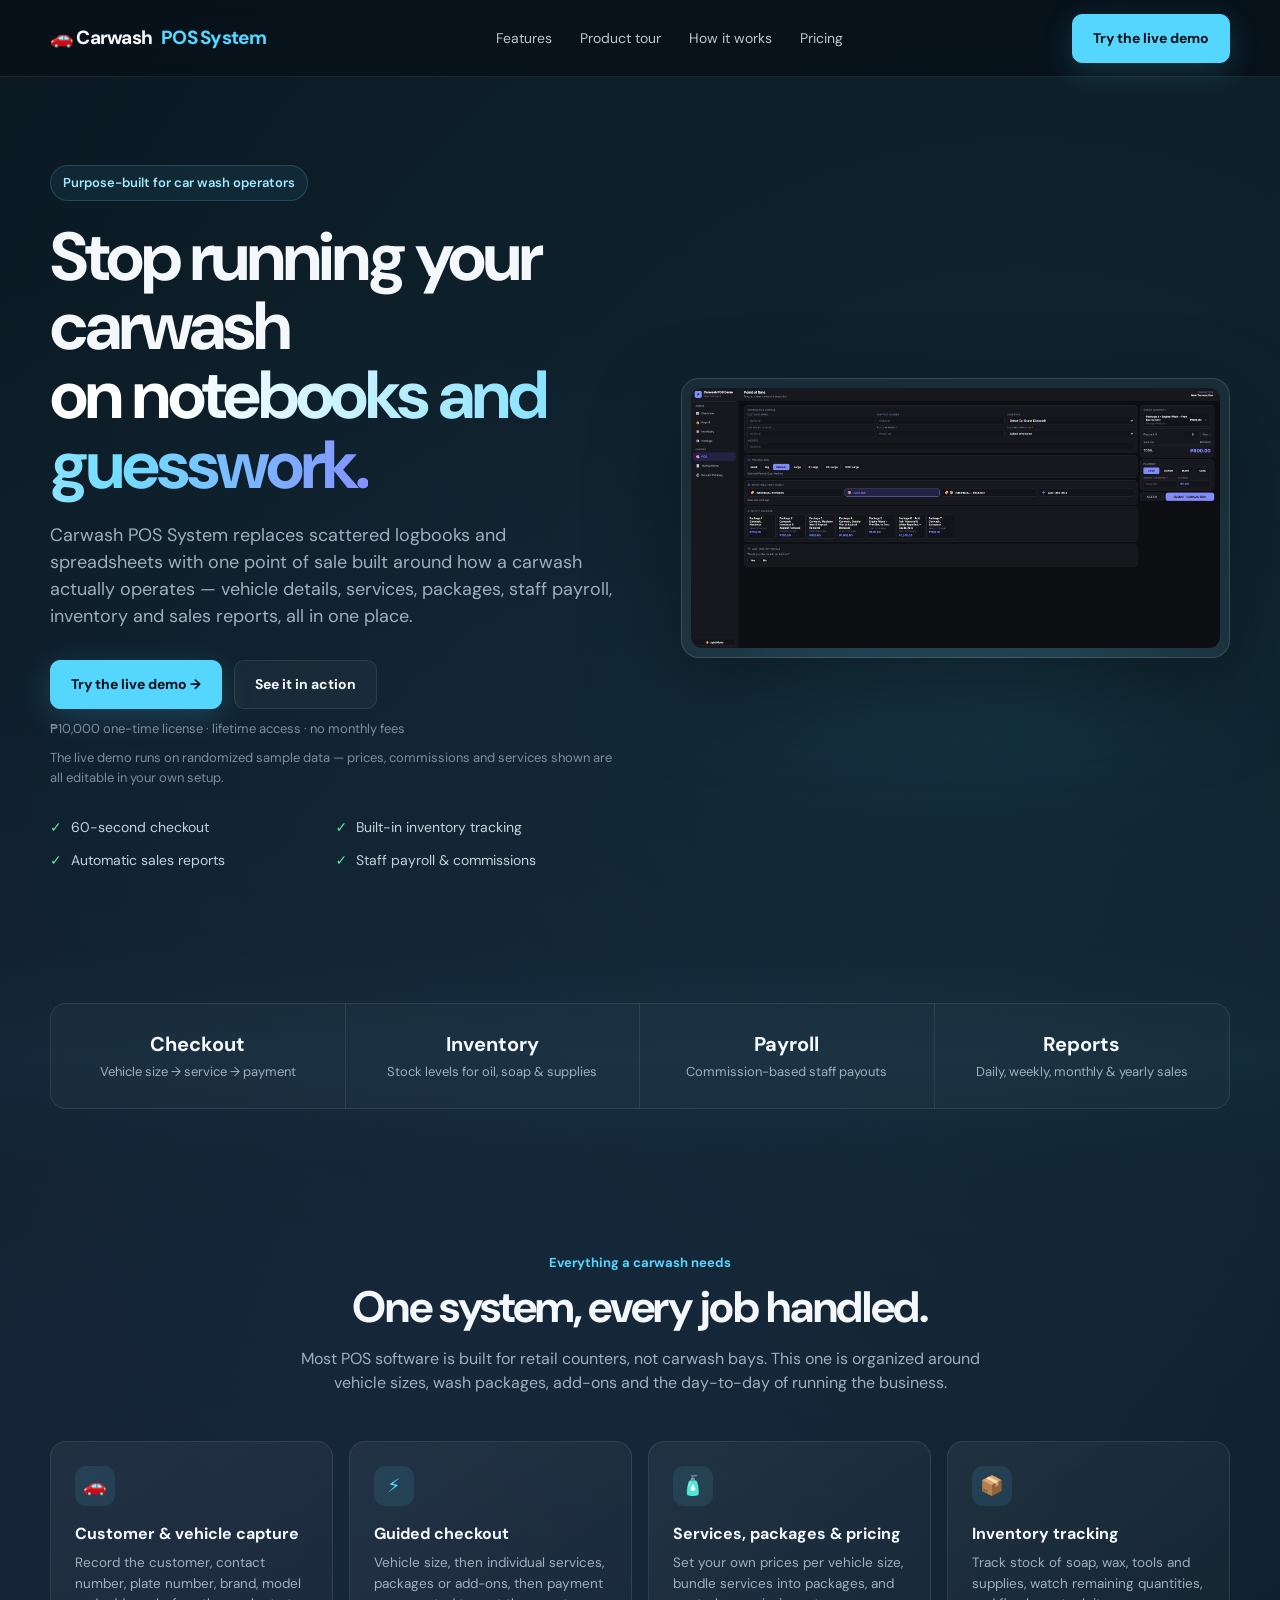
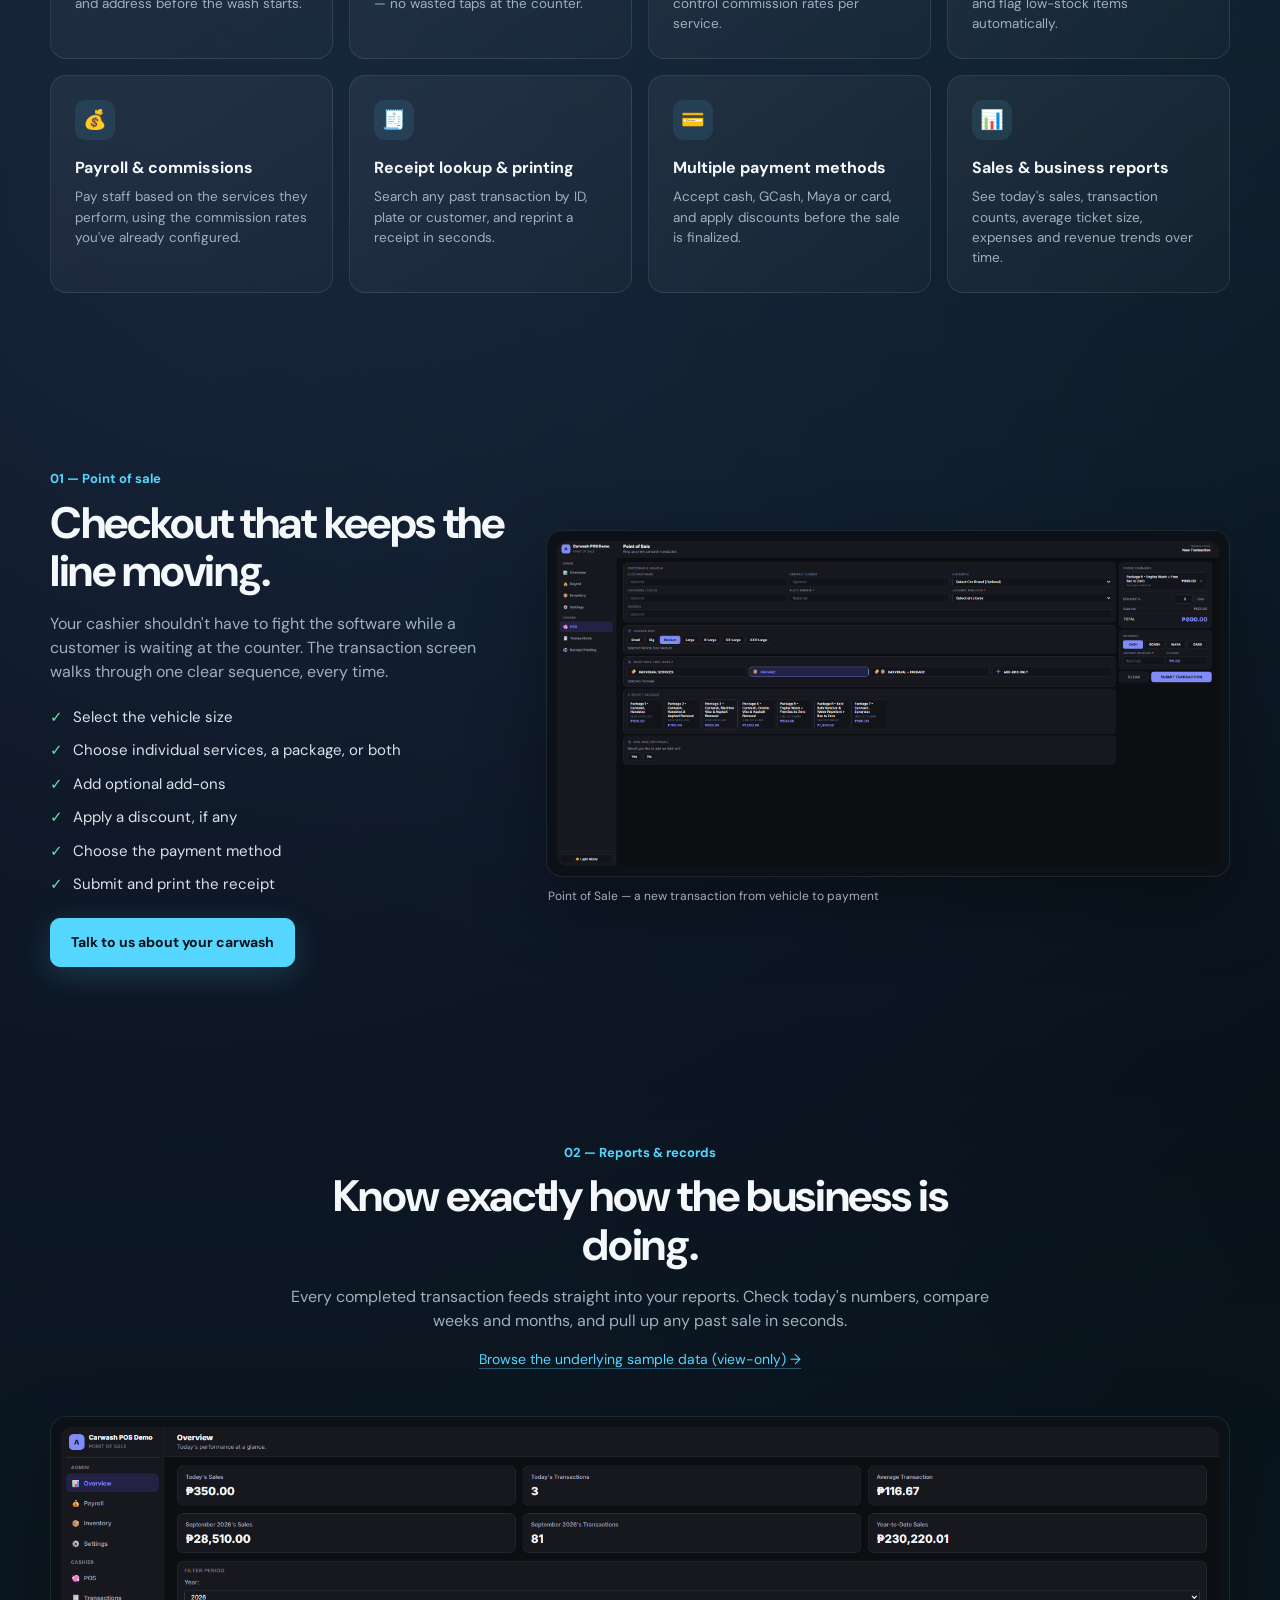
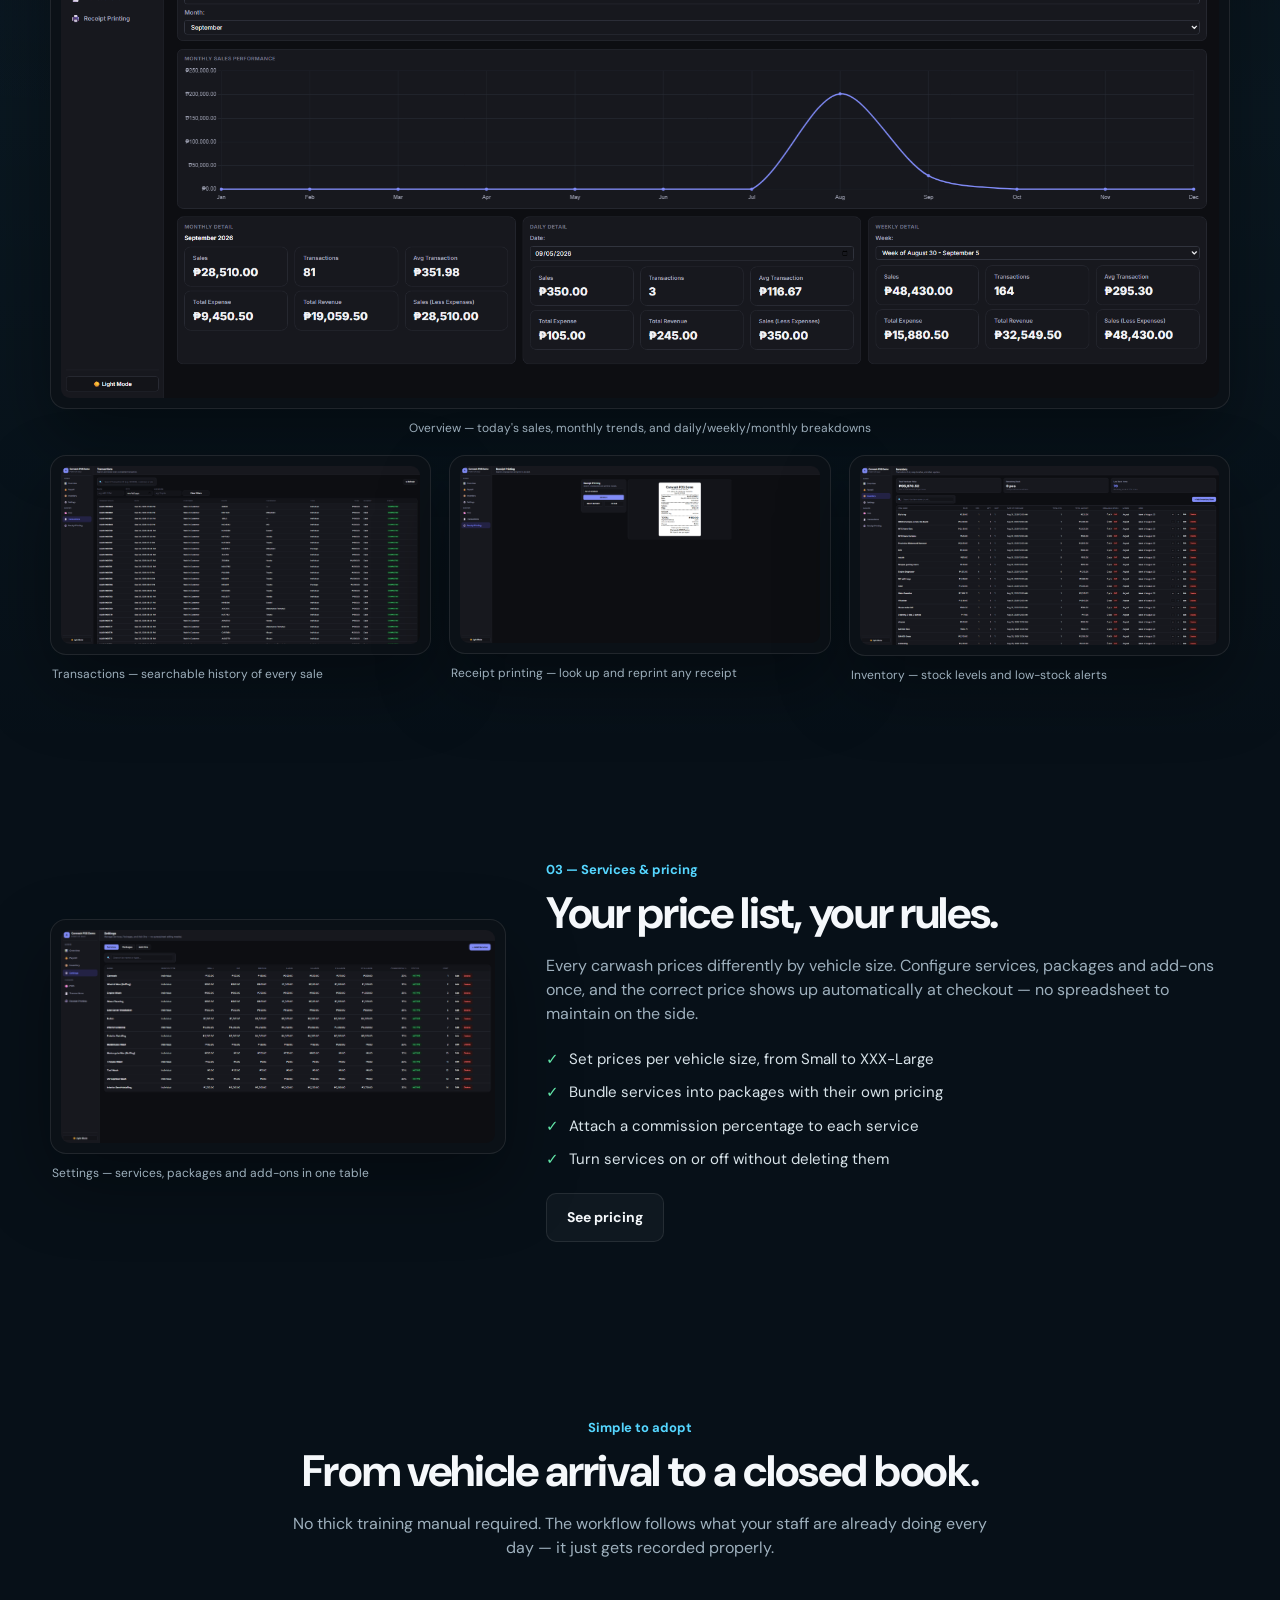
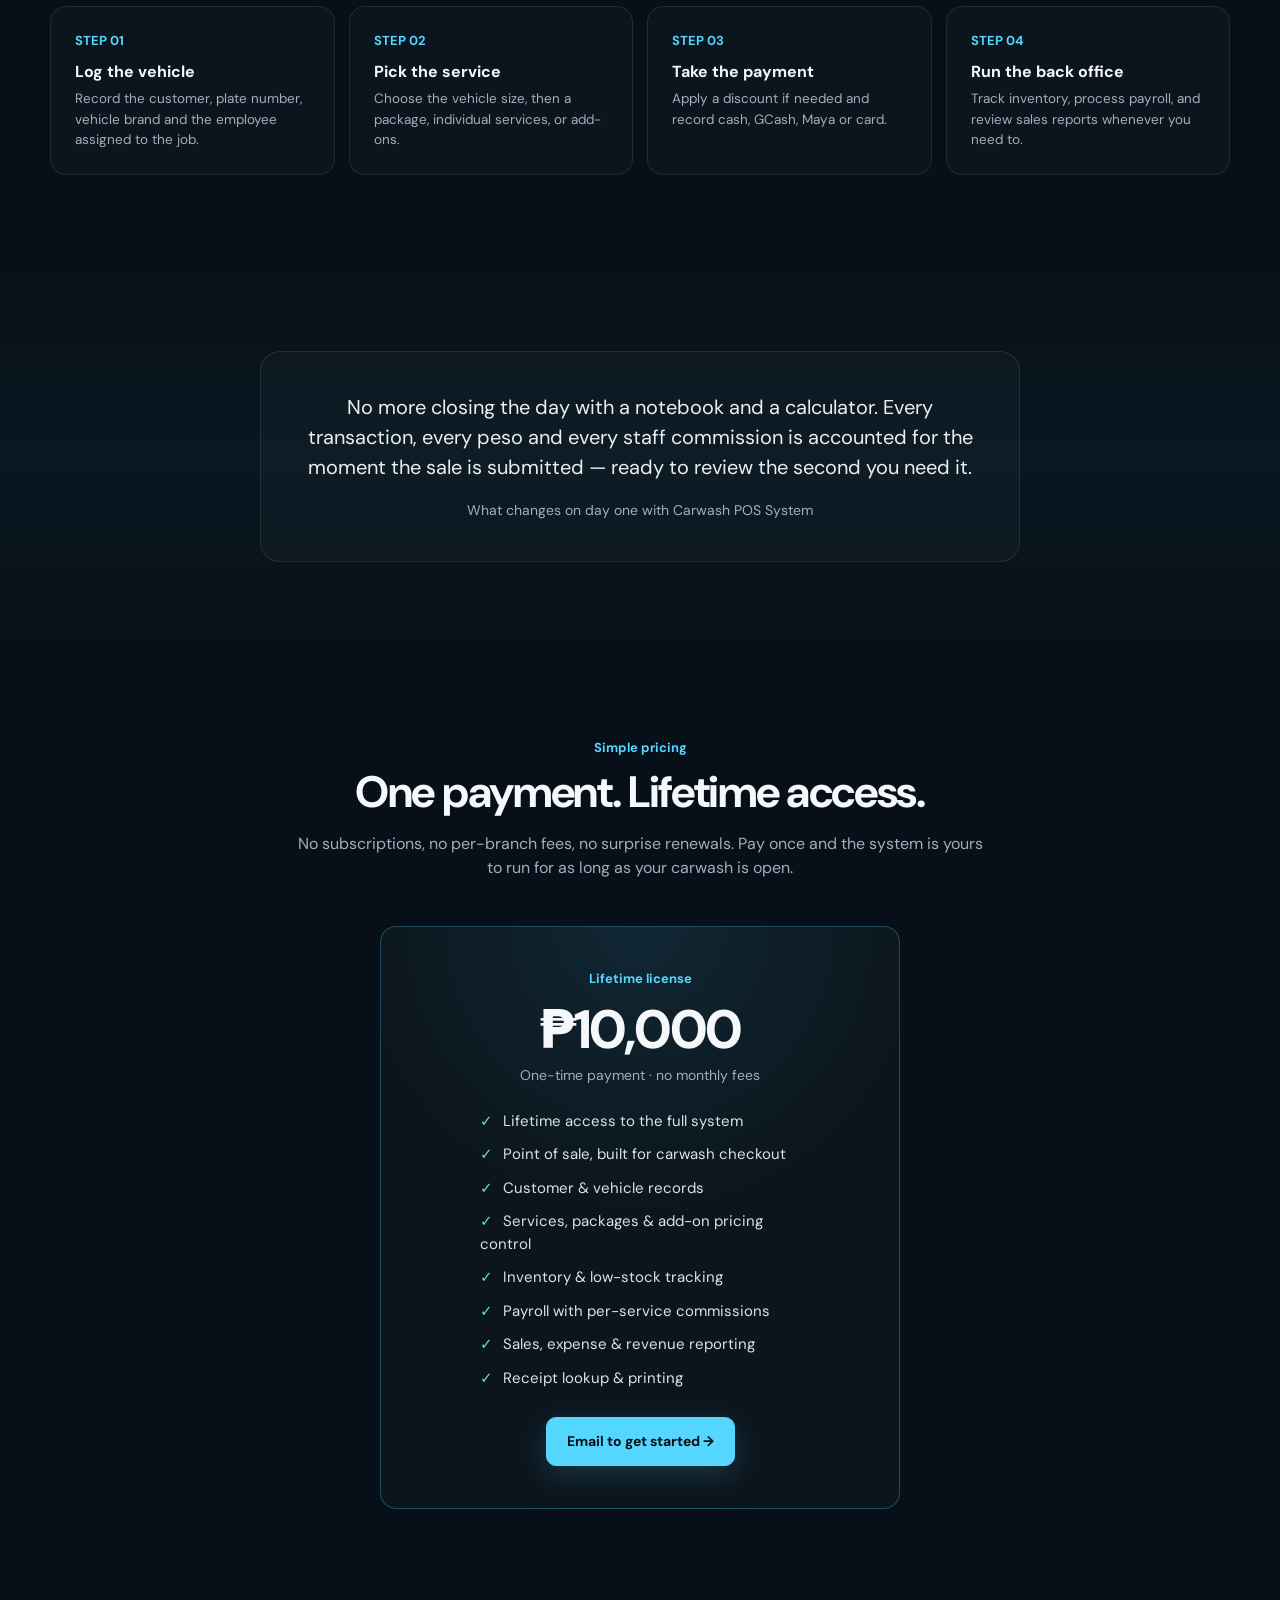
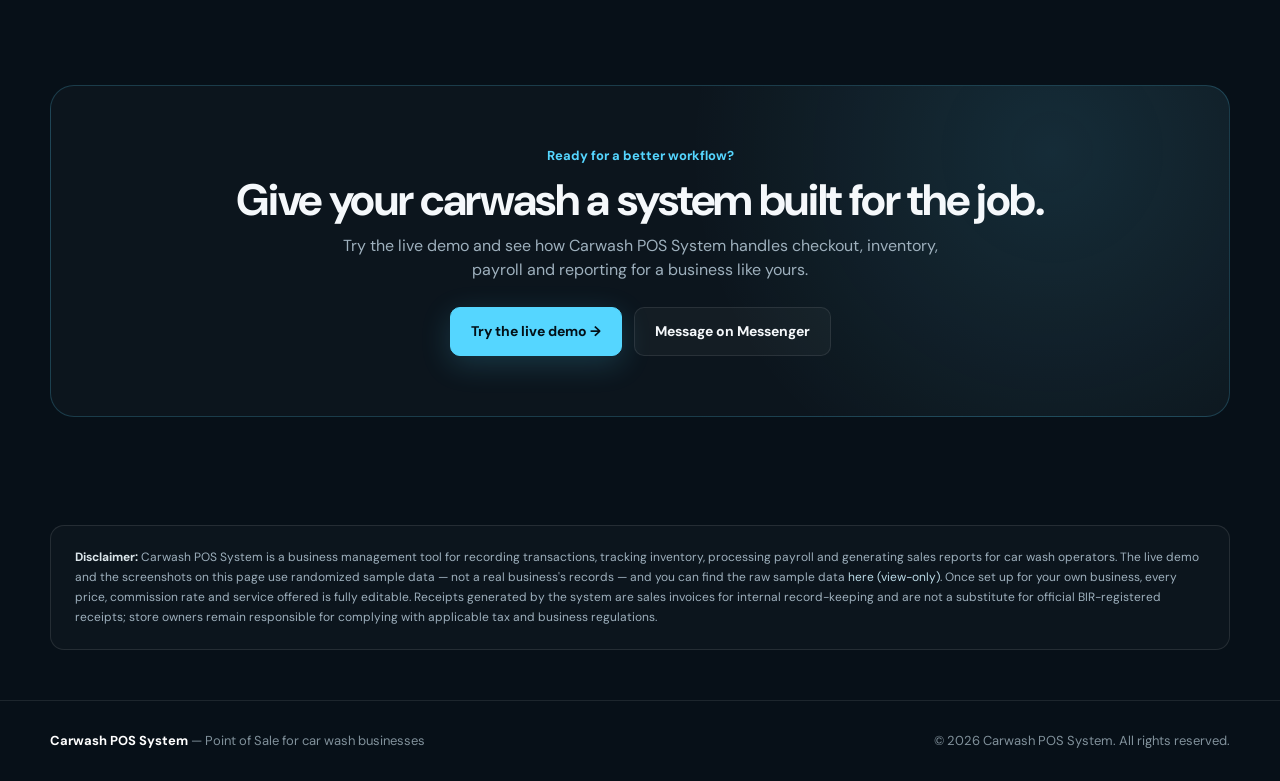
==== index.html @ a2dcb498 "Add files via upload" ====
<!DOCTYPE html>
<html lang="en">
<head>
<meta charset="UTF-8">
<meta name="viewport" content="width=device-width, initial-scale=1.0">
<title>Carwash POS System — Point of Sale Software for Car Wash Businesses</title>
<meta name="description" content="Carwash POS System is a complete point of sale built for car wash businesses in the Philippines. Run checkout, track inventory, manage payroll and see sales reports — all in one system.">
<meta name="theme-color" content="#071018">

<meta property="og:type" content="website">
<meta property="og:title" content="Carwash POS System — Point of Sale for Car Wash Businesses">
<meta property="og:description" content="Checkout, inventory, payroll and sales reports built specifically for carwash operators. One-time license, lifetime access.">
<meta property="og:image" content="assets/dashboard.png">
<meta name="twitter:card" content="summary_large_image">

<link rel="icon" href="data:image/svg+xml,%3Csvg xmlns='http://www.w3.org/2000/svg' viewBox='0 0 100 100'%3E%3Crect width='100' height='100' rx='22' fill='%23071018'/%3E%3Ctext x='50' y='68' font-size='58' text-anchor='middle'%3E%F0%9F%9A%97%3C/text%3E%3C/svg%3E">

<link rel="preconnect" href="https://fonts.googleapis.com">
<link rel="preconnect" href="https://fonts.gstatic.com" crossorigin>
<link href="https://fonts.googleapis.com/css2?family=DM+Sans:wght@400;500;600;700;800&display=swap" rel="stylesheet">
<style>
:root{
  --bg:#071018;
  --bg2:#0b1720;
  --card:#0f1d27;
  --card2:#122431;
  --text:#f5f8fb;
  --muted:#9eb0bd;
  --line:rgba(255,255,255,.09);
  --accent:#55d6ff;
  --accent2:#7b8cff;
  --green:#62e6a8;
  --max:1180px;
}
*{box-sizing:border-box}
html{scroll-behavior:smooth}
body{
  margin:0;background:
  radial-gradient(circle at 80% 10%,rgba(85,214,255,.12),transparent 30%),
  radial-gradient(circle at 15% 25%,rgba(123,140,255,.12),transparent 28%),
  var(--bg);
  color:var(--text);font-family:"DM Sans",system-ui,sans-serif;line-height:1.5;
}
a{color:inherit;text-decoration:none}
.container{width:min(var(--max),calc(100% - 40px));margin:auto}
nav{
  position:sticky;top:0;z-index:30;
  backdrop-filter:blur(18px);
  background:rgba(7,16,24,.78);
  border-bottom:1px solid var(--line);
}
.navin{height:76px;display:flex;align-items:center;justify-content:space-between}
.logo{font-weight:800;letter-spacing:-.04em;font-size:19px;display:flex;align-items:center;gap:9px}
.logo span{color:var(--accent)}
.navlinks{display:flex;gap:28px;color:#b8c7d1;font-size:14px}
.navlinks a:hover{color:white}
.btn{
  display:inline-flex;align-items:center;justify-content:center;gap:8px;
  padding:13px 20px;border-radius:10px;font-weight:700;font-size:14px;
  border:1px solid var(--line);transition:.2s;cursor:pointer
}
.btn.primary{background:var(--accent);color:#031018;border-color:var(--accent);box-shadow:0 8px 30px rgba(85,214,255,.18)}
.btn.primary:hover{transform:translateY(-2px);filter:brightness(1.05)}
.btn.ghost{background:rgba(255,255,255,.035)}
.btn.ghost:hover{background:rgba(255,255,255,.08)}
.navRight{display:flex;align-items:center;gap:10px}
.hero{padding:88px 0 76px;position:relative;overflow:hidden}
.heroGrid{display:grid;grid-template-columns:1.02fr .98fr;gap:60px;align-items:center}
.eyebrow{
  display:inline-flex;align-items:center;gap:8px;border:1px solid rgba(85,214,255,.2);
  background:rgba(85,214,255,.07);color:#9fe8ff;padding:7px 12px;border-radius:99px;
  font-size:13px;font-weight:600
}
h1{font-size:clamp(40px,5.6vw,68px);line-height:1.02;letter-spacing:-.045em;margin:22px 0}
h1 .grad{background:linear-gradient(90deg,#fff 15%,#72ddff 70%,#8493ff);-webkit-background-clip:text;background-clip:text;color:transparent}
.hero p{font-size:18px;color:var(--muted);max-width:600px;margin:0 0 30px}
.heroBtns{display:flex;gap:12px;flex-wrap:wrap}
.priceNote{color:#7c8f9b;font-size:13px;margin-top:10px}
.micro{display:grid;grid-template-columns:repeat(2,auto);gap:12px 26px;margin-top:30px;color:#c3d2db;font-size:14px}
.micro span{display:flex;align-items:center}
.micro span::before{content:"✓";color:var(--green);font-weight:800;margin-right:9px}
.appFrame{
  position:relative;border:1px solid rgba(255,255,255,.13);border-radius:18px;
  padding:9px;background:rgba(255,255,255,.045);box-shadow:0 35px 90px rgba(0,0,0,.45);
}
.appFrame img{width:100%;display:block;border-radius:11px}
.glow{position:absolute;inset:auto 10% -12% 10%;height:120px;background:var(--accent);filter:blur(80px);opacity:.18;z-index:-1}
section{padding:88px 0}
.sectionHead{text-align:center;max-width:700px;margin:0 auto 46px}
.kicker{color:var(--accent);font-size:13px;font-weight:700}
h2{font-size:clamp(30px,3.6vw,44px);line-height:1.1;letter-spacing:-.03em;margin:10px 0}
.sectionHead p{color:var(--muted);font-size:16px}
.stats{display:grid;grid-template-columns:repeat(4,1fr);border:1px solid var(--line);border-radius:16px;overflow:hidden;background:rgba(255,255,255,.025)}
.stat{padding:25px;border-right:1px solid var(--line);text-align:center}
.stat:last-child{border:0}
.stat strong{display:block;font-size:20px}.stat span{font-size:13px;color:var(--muted)}
.features{display:grid;grid-template-columns:repeat(4,1fr);gap:16px}
.feature{background:linear-gradient(145deg,rgba(255,255,255,.055),rgba(255,255,255,.02));border:1px solid var(--line);border-radius:16px;padding:24px}
.icon{width:40px;height:40px;border-radius:11px;display:grid;place-items:center;background:rgba(85,214,255,.1);color:var(--accent);font-size:19px;margin-bottom:16px}
.feature h3{margin:0 0 7px;font-size:16px}.feature p{margin:0;color:var(--muted);font-size:13.5px}
.showcase{display:grid;grid-template-columns:.8fr 1.2fr;gap:40px;align-items:center}
.showcase.reverse .copy{order:2}.showcase.reverse .shotWrap{order:1}
.copy p{color:var(--muted);font-size:16px}.checklist{padding:0;margin:22px 0;list-style:none}
.checklist li{margin:11px 0;color:#d8e3e9;font-size:15px}.checklist li:before{content:"✓";color:var(--green);margin-right:10px;font-weight:800}
.shot{border:1px solid var(--line);background:#0b1117;padding:10px;border-radius:16px;box-shadow:0 30px 70px rgba(0,0,0,.35)}
.shot img{display:block;width:100%;border-radius:9px}
.shotLabel{font-size:12px;color:var(--muted);margin:10px 2px 0}
.altShots{display:grid;grid-template-columns:repeat(3,1fr);gap:18px;margin-top:18px}
.workflow{display:grid;grid-template-columns:repeat(4,1fr);gap:14px}
.step{position:relative;padding:24px;border:1px solid var(--line);border-radius:16px;background:rgba(255,255,255,.025)}
.num{font-size:13px;color:var(--accent);font-weight:700}.step h3{font-size:16px;margin:10px 0 5px}.step p{font-size:13.5px;color:var(--muted);margin:0}
.darkBand{background:linear-gradient(180deg,transparent,rgba(85,214,255,.035),transparent)}
.testimonial{border:1px solid var(--line);border-radius:20px;padding:40px;background:rgba(255,255,255,.025);max-width:760px;margin:0 auto;text-align:center}
.testimonial p{font-size:20px;line-height:1.5;color:#e7eff3;margin:0 0 18px}
.testimonial .who{color:var(--muted);font-size:14px}
.cta{
  border:1px solid rgba(85,214,255,.2);border-radius:24px;padding:60px;
  background:radial-gradient(circle at 85% 20%,rgba(85,214,255,.12),transparent 35%),rgba(255,255,255,.025);
  text-align:center
}
.cta p{color:var(--muted);max-width:600px;margin:0 auto 25px}
footer{border-top:1px solid var(--line);padding:30px 0;color:#81919b;font-size:13px}
.footerin{display:flex;justify-content:space-between;gap:20px;flex-wrap:wrap}
.mobileMenu{display:none}
@media(max-width:900px){
  .navlinks{display:none}.mobileMenu{display:inline-flex}
  .heroGrid,.showcase{grid-template-columns:1fr}
  .showcase.reverse .copy,.showcase.reverse .shotWrap{order:0}
  .hero{padding-top:60px}
  .features{grid-template-columns:1fr 1fr}.workflow{grid-template-columns:1fr 1fr}
  .altShots{grid-template-columns:1fr 1fr}
  .micro{grid-template-columns:1fr}
}
@media(max-width:620px){
  .container{width:min(var(--max),calc(100% - 28px))}
  .navin{height:66px}.navin .btn.primary{display:none}
  h1{font-size:42px}.hero p{font-size:16px}
  section{padding:60px 0}.features,.workflow,.stats{grid-template-columns:1fr}
  .stat{border-right:0;border-bottom:1px solid var(--line)}.stat:last-child{border-bottom:0}
  .altShots{grid-template-columns:1fr}.cta{padding:34px 20px}
  .testimonial{padding:28px}
  .footerin{flex-direction:column}
}
</style>
</head>
<body>

<nav>
  <div class="container navin">
    <a class="logo" href="#">🚗 Carwash <span>POS System</span></a>
    <div class="navlinks">
      <a href="#features">Features</a>
      <a href="#showcase">Product tour</a>
      <a href="#workflow">How it works</a>
      <a href="#pricing">Pricing</a>
    </div>
    <div class="navRight">
      <a class="btn primary" href="https://script.google.com/macros/s/AKfycbwuPHX2gT5dBm05s4pNNNcfWLsP1GjEmOoE5k760rMn3SDWKkCgx2A4jeJ6hyJY8dIR3A/exec" target="_blank" rel="noopener">Try the live demo</a>
      <button class="btn ghost mobileMenu" aria-label="Menu">Menu</button>
    </div>
  </div>
</nav>

<main>
<section class="hero">
  <div class="container heroGrid">
    <div>
      <div class="eyebrow">Purpose-built for car wash operators</div>
      <h1>Stop running your carwash<br><span class="grad">on notebooks and guesswork.</span></h1>
      <p>Carwash POS System replaces scattered logbooks and spreadsheets with one point of sale built around how a carwash actually operates — vehicle details, services, packages, staff payroll, inventory and sales reports, all in one place.</p>
      <div class="heroBtns">
        <a class="btn primary" href="https://script.google.com/macros/s/AKfycbwuPHX2gT5dBm05s4pNNNcfWLsP1GjEmOoE5k760rMn3SDWKkCgx2A4jeJ6hyJY8dIR3A/exec" target="_blank" rel="noopener">Try the live demo →</a>
        <a class="btn ghost" href="#showcase">See it in action</a>
      </div>
      <div class="priceNote">₱10,000 one-time license · lifetime access · no monthly fees</div>
      <div class="priceNote">The live demo runs on randomized sample data — prices, commissions and services shown are all editable in your own setup.</div>
      <div class="micro">
        <span>60-second checkout</span>
        <span>Built-in inventory tracking</span>
        <span>Automatic sales reports</span>
        <span>Staff payroll & commissions</span>
      </div>
    </div>
    <div class="appFrame">
      <img src="assets/pos.png" alt="Carwash POS System — point of sale screen with a package selected and total calculated">
      <div class="glow"></div>
    </div>
  </div>
</section>

<section class="darkBand" style="padding:56px 0">
  <div class="container">
    <div class="stats">
      <div class="stat"><strong>Checkout</strong><span>Vehicle size → service → payment</span></div>
      <div class="stat"><strong>Inventory</strong><span>Stock levels for oil, soap & supplies</span></div>
      <div class="stat"><strong>Payroll</strong><span>Commission-based staff payouts</span></div>
      <div class="stat"><strong>Reports</strong><span>Daily, weekly, monthly & yearly sales</span></div>
    </div>
  </div>
</section>

<section id="features">
  <div class="container">
    <div class="sectionHead">
      <div class="kicker">Everything a carwash needs</div>
      <h2>One system, every job handled.</h2>
      <p>Most POS software is built for retail counters, not carwash bays. This one is organized around vehicle sizes, wash packages, add-ons and the day-to-day of running the business.</p>
    </div>
    <div class="features">
      <article class="feature"><div class="icon">🚗</div><h3>Customer & vehicle capture</h3><p>Record the customer, contact number, plate number, brand, model and address before the wash starts.</p></article>
      <article class="feature"><div class="icon">⚡</div><h3>Guided checkout</h3><p>Vehicle size, then individual services, packages or add-ons, then payment — no wasted taps at the counter.</p></article>
      <article class="feature"><div class="icon">🧴</div><h3>Services, packages & pricing</h3><p>Set your own prices per vehicle size, bundle services into packages, and control commission rates per service.</p></article>
      <article class="feature"><div class="icon">📦</div><h3>Inventory tracking</h3><p>Track stock of soap, wax, tools and supplies, watch remaining quantities, and flag low-stock items automatically.</p></article>
      <article class="feature"><div class="icon">💰</div><h3>Payroll & commissions</h3><p>Pay staff based on the services they perform, using the commission rates you've already configured.</p></article>
      <article class="feature"><div class="icon">🧾</div><h3>Receipt lookup & printing</h3><p>Search any past transaction by ID, plate or customer, and reprint a receipt in seconds.</p></article>
      <article class="feature"><div class="icon">💳</div><h3>Multiple payment methods</h3><p>Accept cash, GCash, Maya or card, and apply discounts before the sale is finalized.</p></article>
      <article class="feature"><div class="icon">📊</div><h3>Sales & business reports</h3><p>See today's sales, transaction counts, average ticket size, expenses and revenue trends over time.</p></article>
    </div>
  </div>
</section>

<section id="showcase">
  <div class="container">
    <div class="showcase">
      <div class="copy">
        <div class="kicker">01 — Point of sale</div>
        <h2>Checkout that keeps the line moving.</h2>
        <p>Your cashier shouldn't have to fight the software while a customer is waiting at the counter. The transaction screen walks through one clear sequence, every time.</p>
        <ul class="checklist">
          <li>Select the vehicle size</li>
          <li>Choose individual services, a package, or both</li>
          <li>Add optional add-ons</li>
          <li>Apply a discount, if any</li>
          <li>Choose the payment method</li>
          <li>Submit and print the receipt</li>
        </ul>
        <a class="btn primary" href="#demo">Talk to us about your carwash</a>
      </div>
      <div>
        <div class="shot"><img src="assets/pos.png" alt="Carwash POS System point of sale screen showing package selection and order summary"></div>
        <div class="shotLabel">Point of Sale — a new transaction from vehicle to payment</div>
      </div>
    </div>
  </div>
</section>

<section class="darkBand">
  <div class="container">
    <div class="sectionHead">
      <div class="kicker">02 — Reports & records</div>
      <h2>Know exactly how the business is doing.</h2>
      <p>Every completed transaction feeds straight into your reports. Check today's numbers, compare weeks and months, and pull up any past sale in seconds.</p>
      <p style="font-size:14px;margin-top:4px"><a href="https://docs.google.com/spreadsheets/d/1op20wy3WUa70XN4pXWt2zLRYUpI8mG91AfCGZJM5gbc/edit?usp=sharing" target="_blank" rel="noopener" style="color:var(--accent);border-bottom:1px solid rgba(85,214,255,.35)">Browse the underlying sample data (view-only) →</a></p>
    </div>
    <div class="shot"><img src="assets/dashboard.png" alt="Carwash POS System overview dashboard with today's sales, monthly performance chart and daily, weekly and monthly detail"></div>
    <div class="shotLabel" style="text-align:center">Overview — today's sales, monthly trends, and daily/weekly/monthly breakdowns</div>
    <div class="altShots">
      <div>
        <div class="shot"><img src="assets/transactions.png" alt="Carwash POS System transactions list with search and filters by plate, date and car brand"></div>
        <div class="shotLabel">Transactions — searchable history of every sale</div>
      </div>
      <div>
        <div class="shot"><img src="assets/receipt.png" alt="Carwash POS System receipt printing screen with a sample sales invoice"></div>
        <div class="shotLabel">Receipt printing — look up and reprint any receipt</div>
      </div>
      <div>
        <div class="shot"><img src="assets/inventory.png" alt="Carwash POS System inventory screen tracking stock of soap, wax and supplies"></div>
        <div class="shotLabel">Inventory — stock levels and low-stock alerts</div>
      </div>
    </div>
  </div>
</section>

<section id="settings-showcase">
  <div class="container">
    <div class="showcase reverse">
      <div class="copy">
        <div class="kicker">03 — Services & pricing</div>
        <h2>Your price list, your rules.</h2>
        <p>Every carwash prices differently by vehicle size. Configure services, packages and add-ons once, and the correct price shows up automatically at checkout — no spreadsheet to maintain on the side.</p>
        <ul class="checklist">
          <li>Set prices per vehicle size, from Small to XXX-Large</li>
          <li>Bundle services into packages with their own pricing</li>
          <li>Attach a commission percentage to each service</li>
          <li>Turn services on or off without deleting them</li>
        </ul>
        <a class="btn ghost" href="#pricing">See pricing</a>
      </div>
      <div class="shotWrap">
        <div class="shot"><img src="assets/settings.png" alt="Carwash POS System settings screen listing services, prices per vehicle size and commission percentages"></div>
        <div class="shotLabel">Settings — services, packages and add-ons in one table</div>
      </div>
    </div>
  </div>
</section>

<section id="workflow">
  <div class="container">
    <div class="sectionHead">
      <div class="kicker">Simple to adopt</div>
      <h2>From vehicle arrival to a closed book.</h2>
      <p>No thick training manual required. The workflow follows what your staff are already doing every day — it just gets recorded properly.</p>
    </div>
    <div class="workflow">
      <article class="step"><div class="num">STEP 01</div><h3>Log the vehicle</h3><p>Record the customer, plate number, vehicle brand and the employee assigned to the job.</p></article>
      <article class="step"><div class="num">STEP 02</div><h3>Pick the service</h3><p>Choose the vehicle size, then a package, individual services, or add-ons.</p></article>
      <article class="step"><div class="num">STEP 03</div><h3>Take the payment</h3><p>Apply a discount if needed and record cash, GCash, Maya or card.</p></article>
      <article class="step"><div class="num">STEP 04</div><h3>Run the back office</h3><p>Track inventory, process payroll, and review sales reports whenever you need to.</p></article>
    </div>
  </div>
</section>

<section class="darkBand">
  <div class="container">
    <div class="testimonial">
      <p>No more closing the day with a notebook and a calculator. Every transaction, every peso and every staff commission is accounted for the moment the sale is submitted — ready to review the second you need it.</p>
      <div class="who">What changes on day one with Carwash POS System</div>
    </div>
  </div>
</section>

<section id="pricing">
  <div class="container">
    <div class="sectionHead">
      <div class="kicker">Simple pricing</div>
      <h2>One payment. Lifetime access.</h2>
      <p>No subscriptions, no per-branch fees, no surprise renewals. Pay once and the system is yours to run for as long as your carwash is open.</p>
    </div>
    <div style="max-width:520px;margin:auto">
      <div class="feature" style="text-align:center;padding:42px 30px;border-color:rgba(85,214,255,.28);background:radial-gradient(circle at 50% 0%,rgba(85,214,255,.12),rgba(255,255,255,.025) 45%)">
        <div class="kicker">Lifetime license</div>
        <div style="font-size:54px;line-height:1.1;font-weight:800;letter-spacing:-.04em;margin:12px 0 5px">₱10,000</div>
        <div style="color:var(--muted);font-size:14px;margin-bottom:24px">One-time payment · no monthly fees</div>
        <ul class="checklist" style="text-align:left;max-width:320px;margin:0 auto 28px">
          <li>Lifetime access to the full system</li>
          <li>Point of sale, built for carwash checkout</li>
          <li>Customer & vehicle records</li>
          <li>Services, packages & add-on pricing control</li>
          <li>Inventory & low-stock tracking</li>
          <li>Payroll with per-service commissions</li>
          <li>Sales, expense & revenue reporting</li>
          <li>Receipt lookup & printing</li>
        </ul>
        <a class="btn primary" href="mailto:charlesenrickcajan@gmail.com?subject=Carwash%20POS%20System%20-%20Lifetime%20License">Email to get started →</a>
      </div>
    </div>
  </div>
</section>

<section id="demo">
  <div class="container">
    <div class="cta">
      <div class="kicker">Ready for a better workflow?</div>
      <h2>Give your carwash a system built for the job.</h2>
      <p>Try the live demo and see how Carwash POS System handles checkout, inventory, payroll and reporting for a business like yours.</p>
      <div class="heroBtns" style="justify-content:center">
        <a class="btn primary" href="https://script.google.com/macros/s/AKfycbwuPHX2gT5dBm05s4pNNNcfWLsP1GjEmOoE5k760rMn3SDWKkCgx2A4jeJ6hyJY8dIR3A/exec" target="_blank" rel="noopener">Try the live demo →</a>
        <a class="btn ghost" href="https://m.me/charlesgpt" target="_blank" rel="noopener">Message on Messenger</a>
      </div>
    </div>
  </div>
</section>

<section id="disclaimer" style="padding:20px 0 50px">
  <div class="container">
    <div style="border:1px solid rgba(255,255,255,.1);border-radius:14px;padding:22px 24px;background:rgba(255,255,255,.025);color:#9eb0bd;font-size:12px;line-height:1.65">
      <strong style="color:#dce6eb">Disclaimer:</strong> Carwash POS System is a business management tool for recording transactions, tracking inventory, processing payroll and generating sales reports for car wash operators. The live demo and the screenshots on this page use randomized sample data — not a real business's records — and you can find the raw sample data <a href="https://docs.google.com/spreadsheets/d/1op20wy3WUa70XN4pXWt2zLRYUpI8mG91AfCGZJM5gbc/edit?usp=sharing" target="_blank" rel="noopener" style="color:#bcdce8">here (view-only)</a>. Once set up for your own business, every price, commission rate and service offered is fully editable. Receipts generated by the system are sales invoices for internal record-keeping and are not a substitute for official BIR-registered receipts; store owners remain responsible for complying with applicable tax and business regulations.
    </div>
  </div>
</section>

</main>

<footer>
  <div class="container footerin">
    <div><strong style="color:white">Carwash POS System</strong> — Point of Sale for car wash businesses</div>
    <div>© 2026 Carwash POS System. All rights reserved.</div>
  </div>
</footer>

</body>
</html>
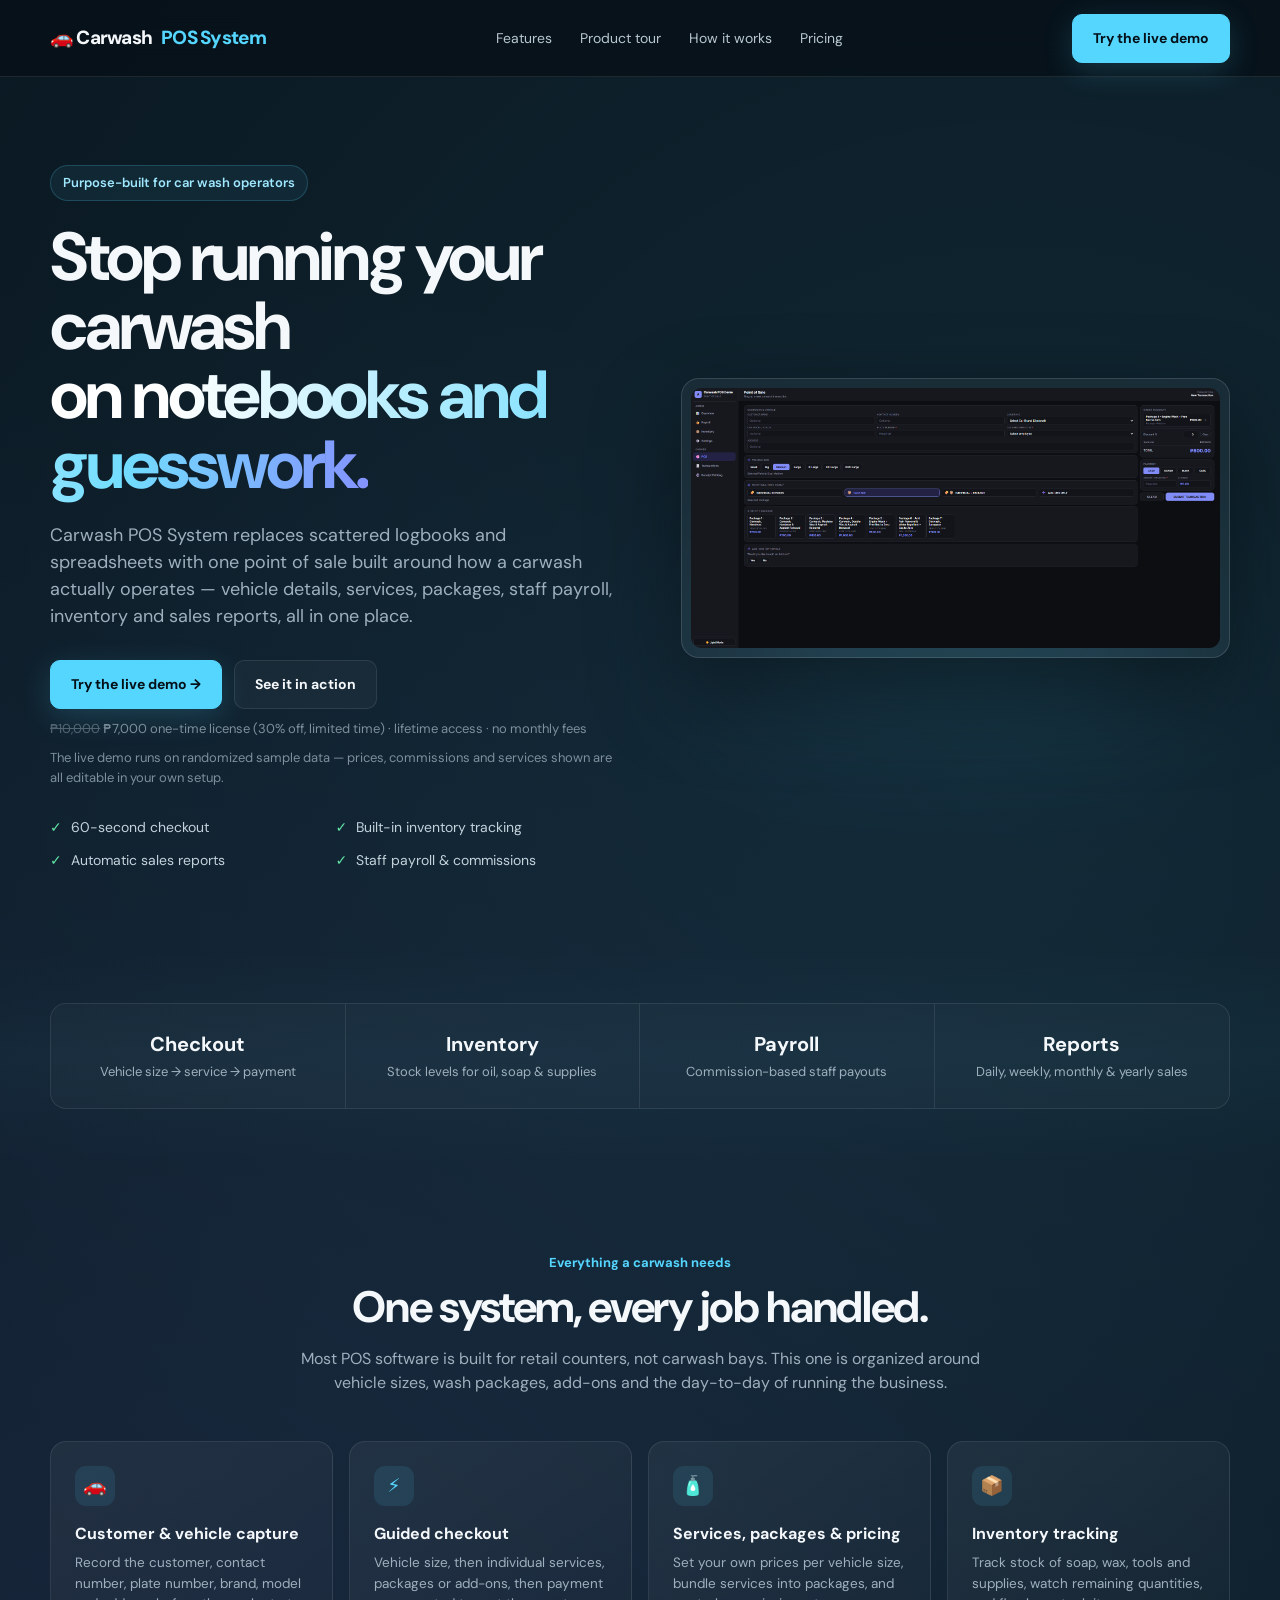
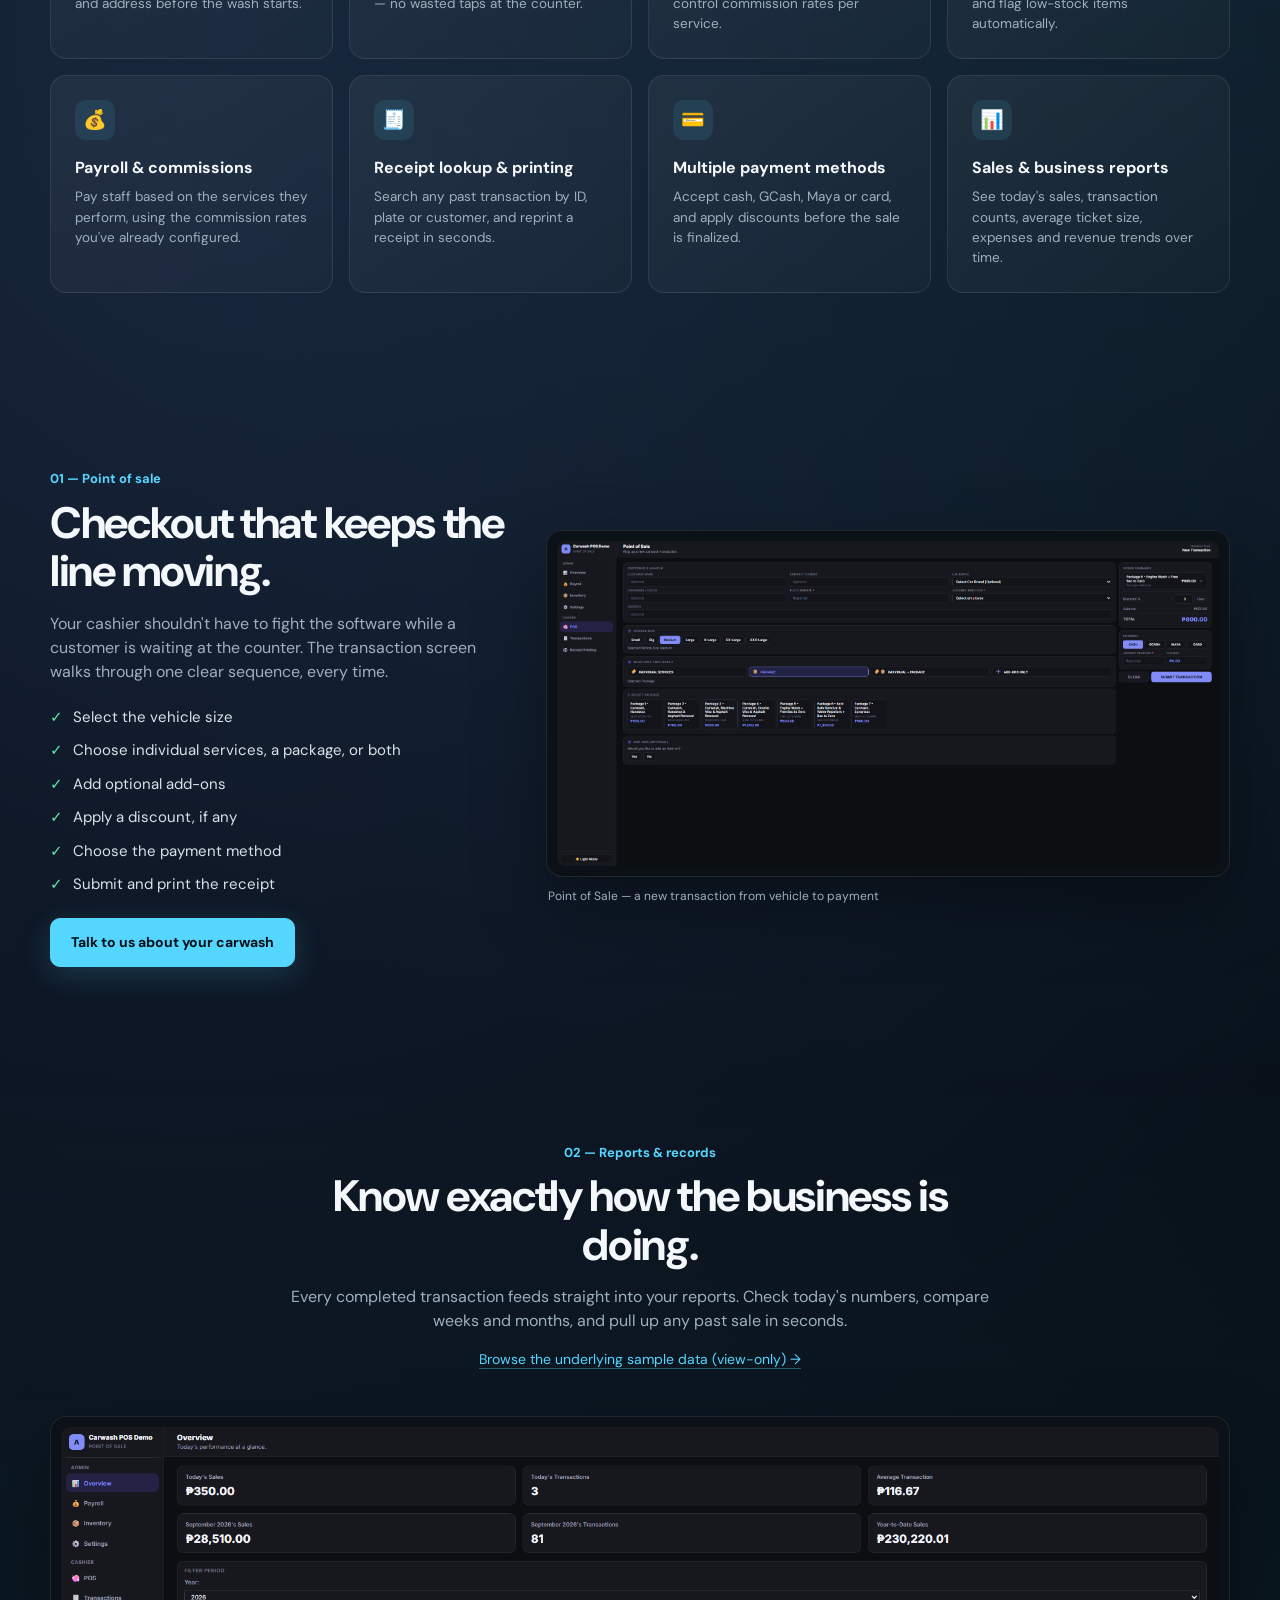
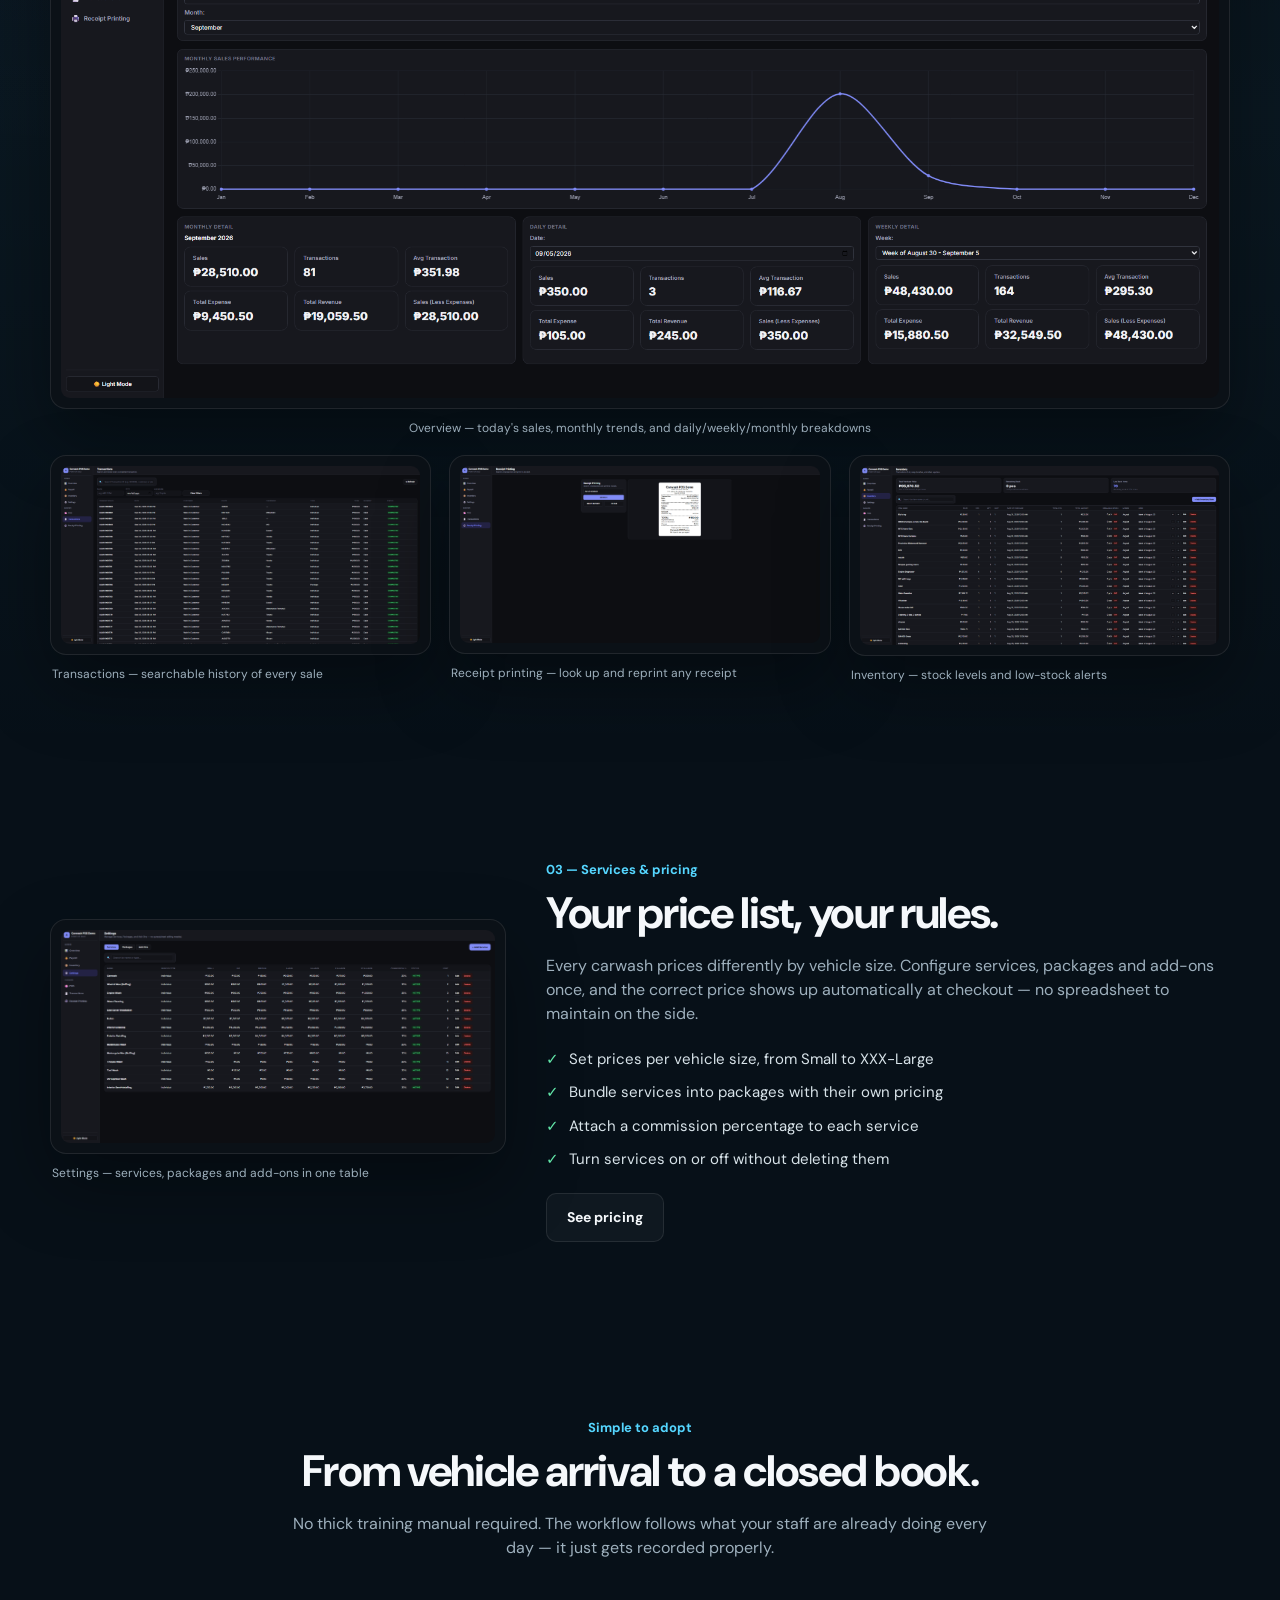
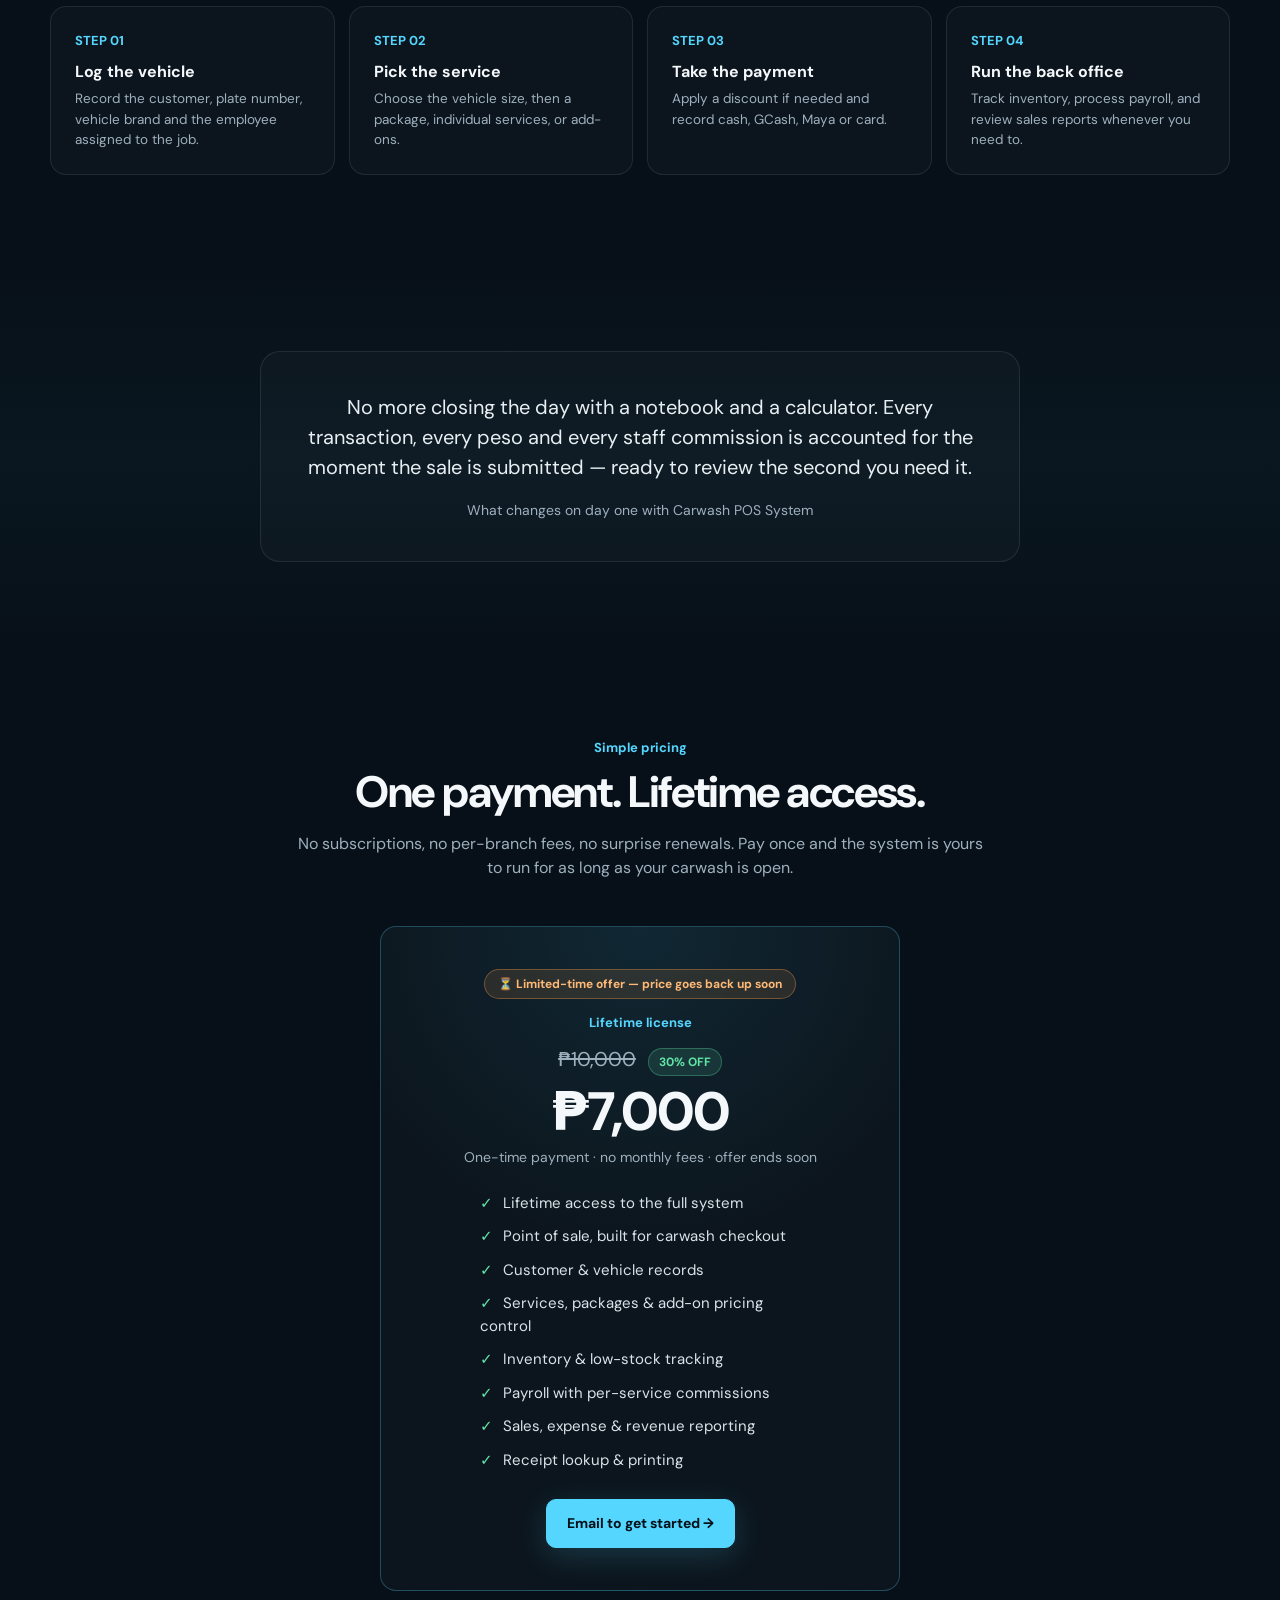
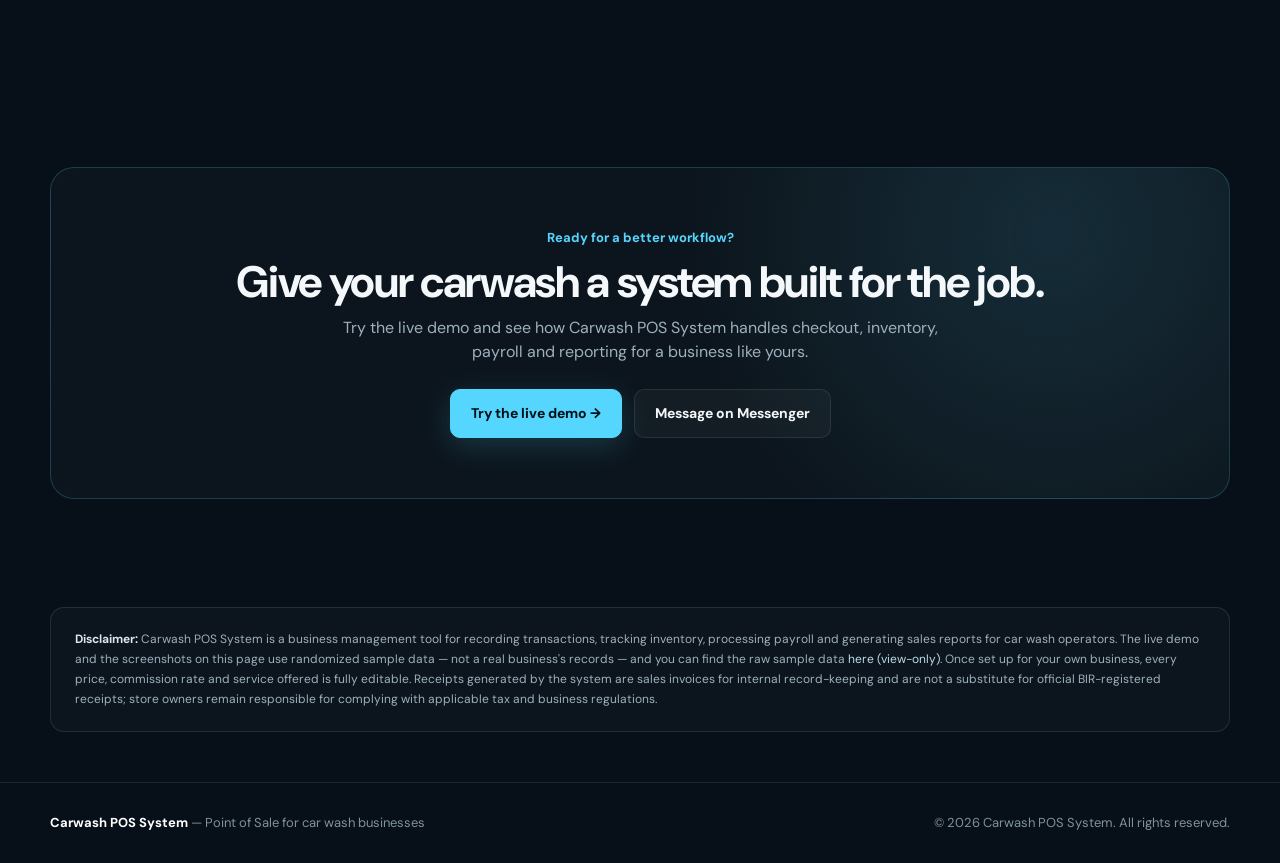
==== commit da85a71c: "Add files via upload" ====
--- a/index.html
+++ b/index.html
@@ -172,7 +172,7 @@
         <a class="btn primary" href="https://script.google.com/macros/s/AKfycbwuPHX2gT5dBm05s4pNNNcfWLsP1GjEmOoE5k760rMn3SDWKkCgx2A4jeJ6hyJY8dIR3A/exec" target="_blank" rel="noopener">Try the live demo →</a>
         <a class="btn ghost" href="#showcase">See it in action</a>
       </div>
-      <div class="priceNote">₱10,000 one-time license · lifetime access · no monthly fees</div>
+      <div class="priceNote"><s style="opacity:.6">₱10,000</s> ₱7,000 one-time license (30% off, limited time) · lifetime access · no monthly fees</div>
       <div class="priceNote">The live demo runs on randomized sample data — prices, commissions and services shown are all editable in your own setup.</div>
       <div class="micro">
         <span>60-second checkout</span>
@@ -328,9 +328,14 @@
     </div>
     <div style="max-width:520px;margin:auto">
       <div class="feature" style="text-align:center;padding:42px 30px;border-color:rgba(85,214,255,.28);background:radial-gradient(circle at 50% 0%,rgba(85,214,255,.12),rgba(255,255,255,.025) 45%)">
+        <div style="display:inline-flex;align-items:center;gap:6px;background:rgba(255,159,67,.12);color:#ffb976;border:1px solid rgba(255,159,67,.35);border-radius:99px;padding:5px 13px;font-size:12px;font-weight:700;margin-bottom:14px">⏳ Limited-time offer — price goes back up soon</div>
         <div class="kicker">Lifetime license</div>
-        <div style="font-size:54px;line-height:1.1;font-weight:800;letter-spacing:-.04em;margin:12px 0 5px">₱10,000</div>
-        <div style="color:var(--muted);font-size:14px;margin-bottom:24px">One-time payment · no monthly fees</div>
+        <div style="margin-top:12px">
+          <span style="font-size:20px;color:var(--muted);text-decoration:line-through">₱10,000</span>
+          <span style="display:inline-block;margin-left:8px;background:rgba(98,230,168,.12);color:var(--green);border:1px solid rgba(98,230,168,.3);border-radius:99px;padding:4px 10px;font-size:12px;font-weight:700;vertical-align:middle">30% OFF</span>
+        </div>
+        <div style="font-size:54px;line-height:1.1;font-weight:800;letter-spacing:-.04em;margin:6px 0 5px">₱7,000</div>
+        <div style="color:var(--muted);font-size:14px;margin-bottom:24px">One-time payment · no monthly fees · offer ends soon</div>
         <ul class="checklist" style="text-align:left;max-width:320px;margin:0 auto 28px">
           <li>Lifetime access to the full system</li>
           <li>Point of sale, built for carwash checkout</li>
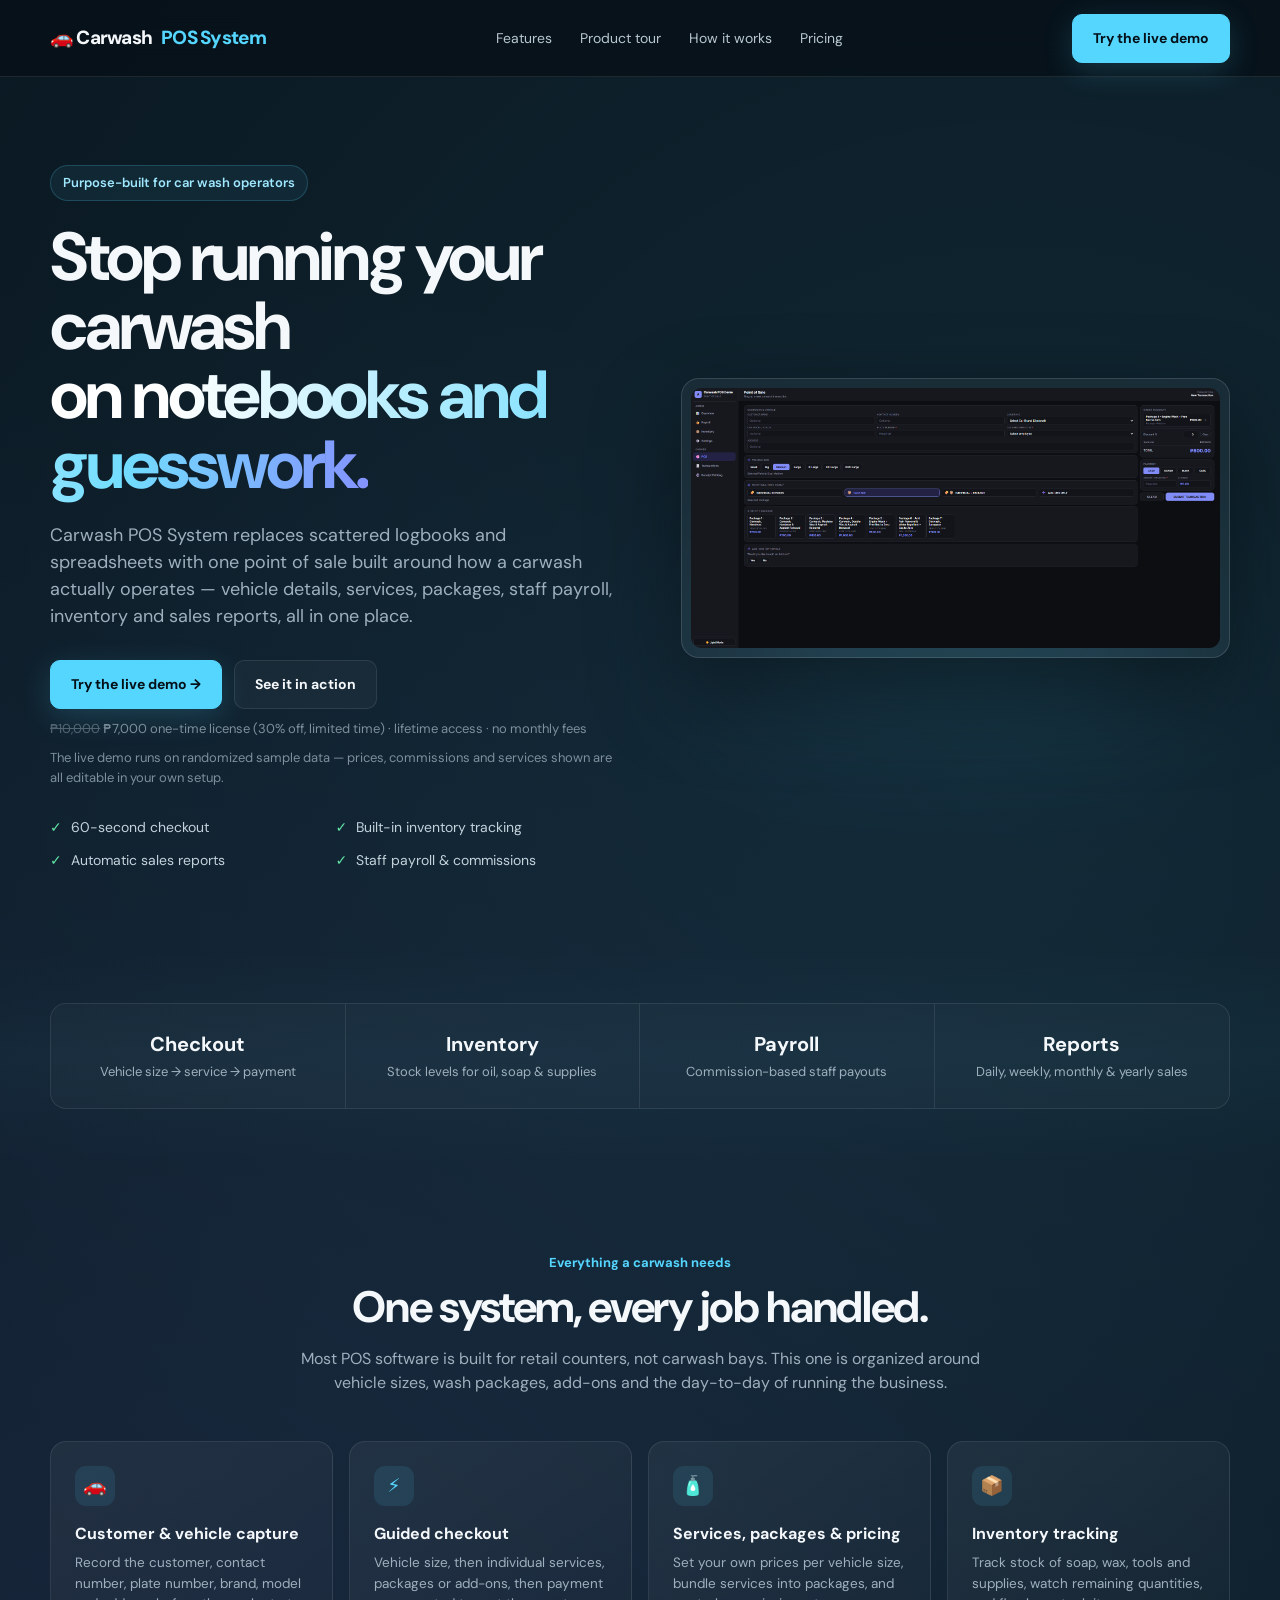
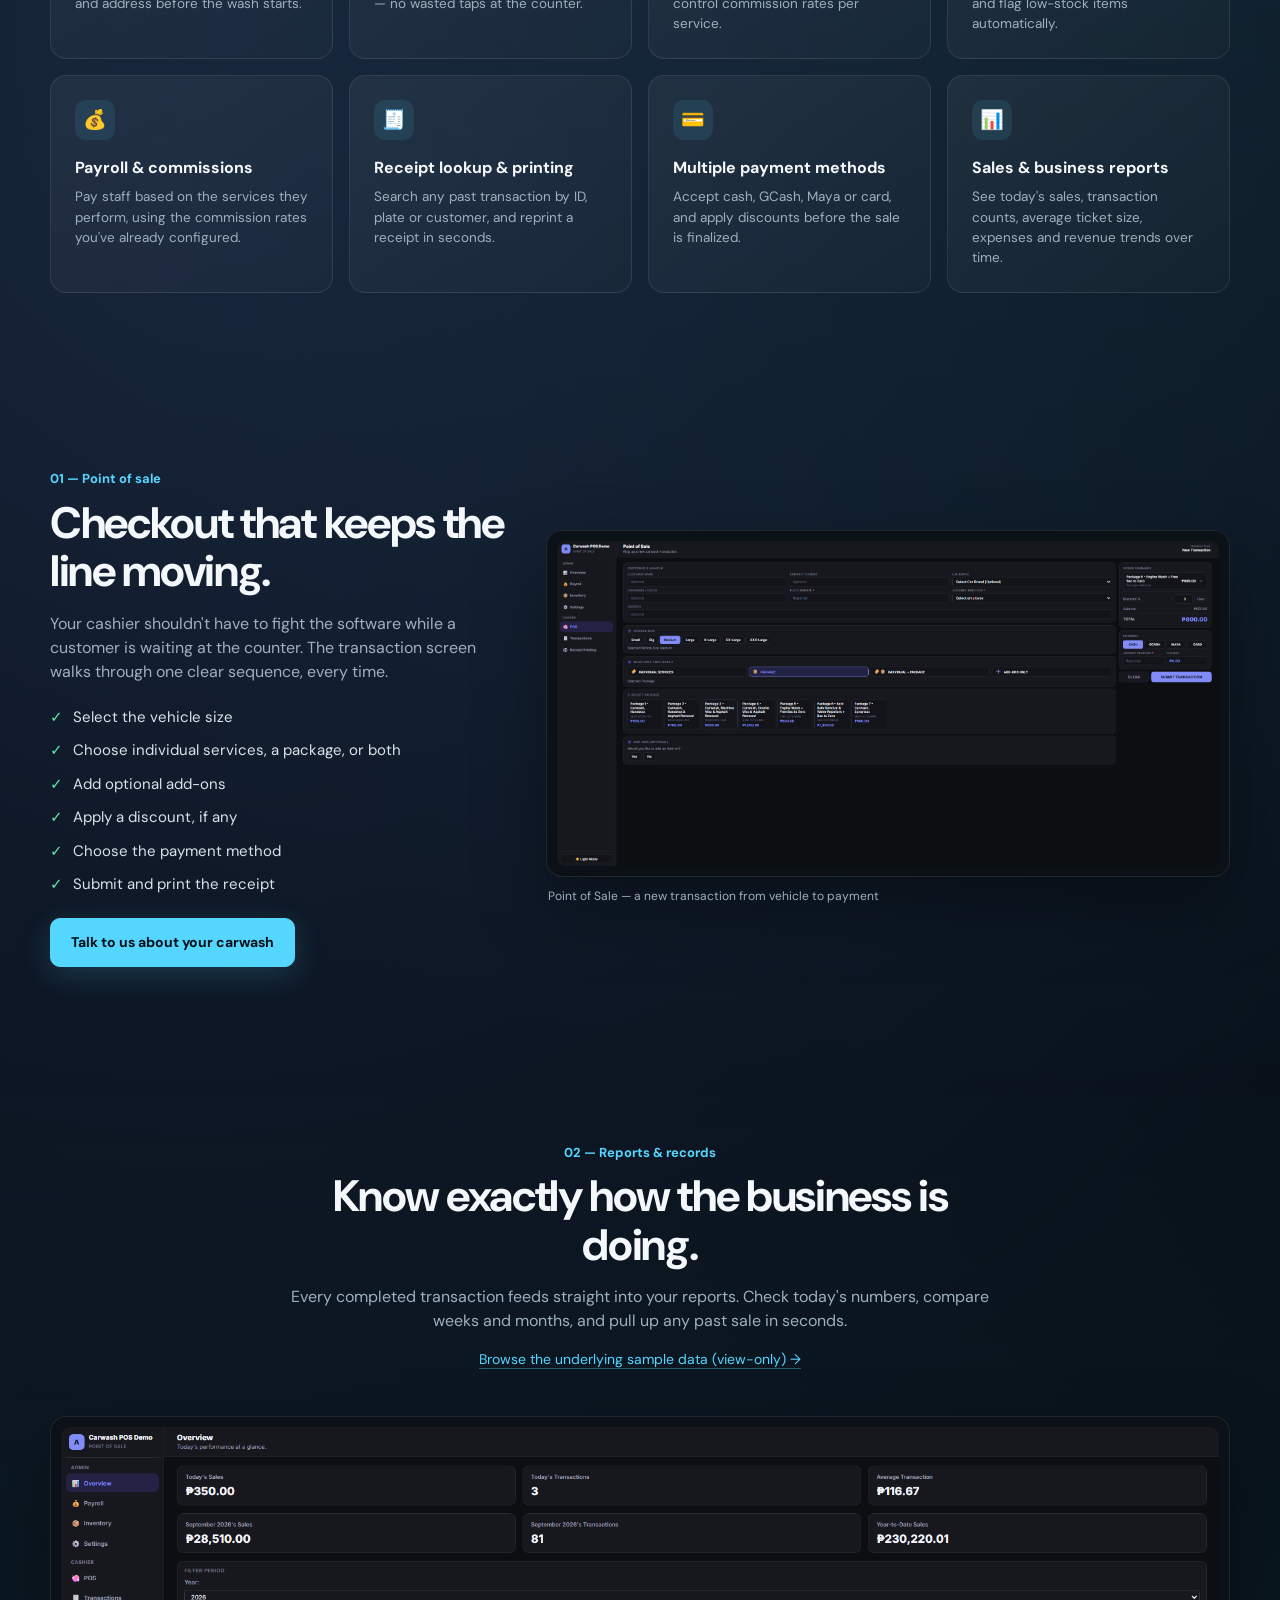
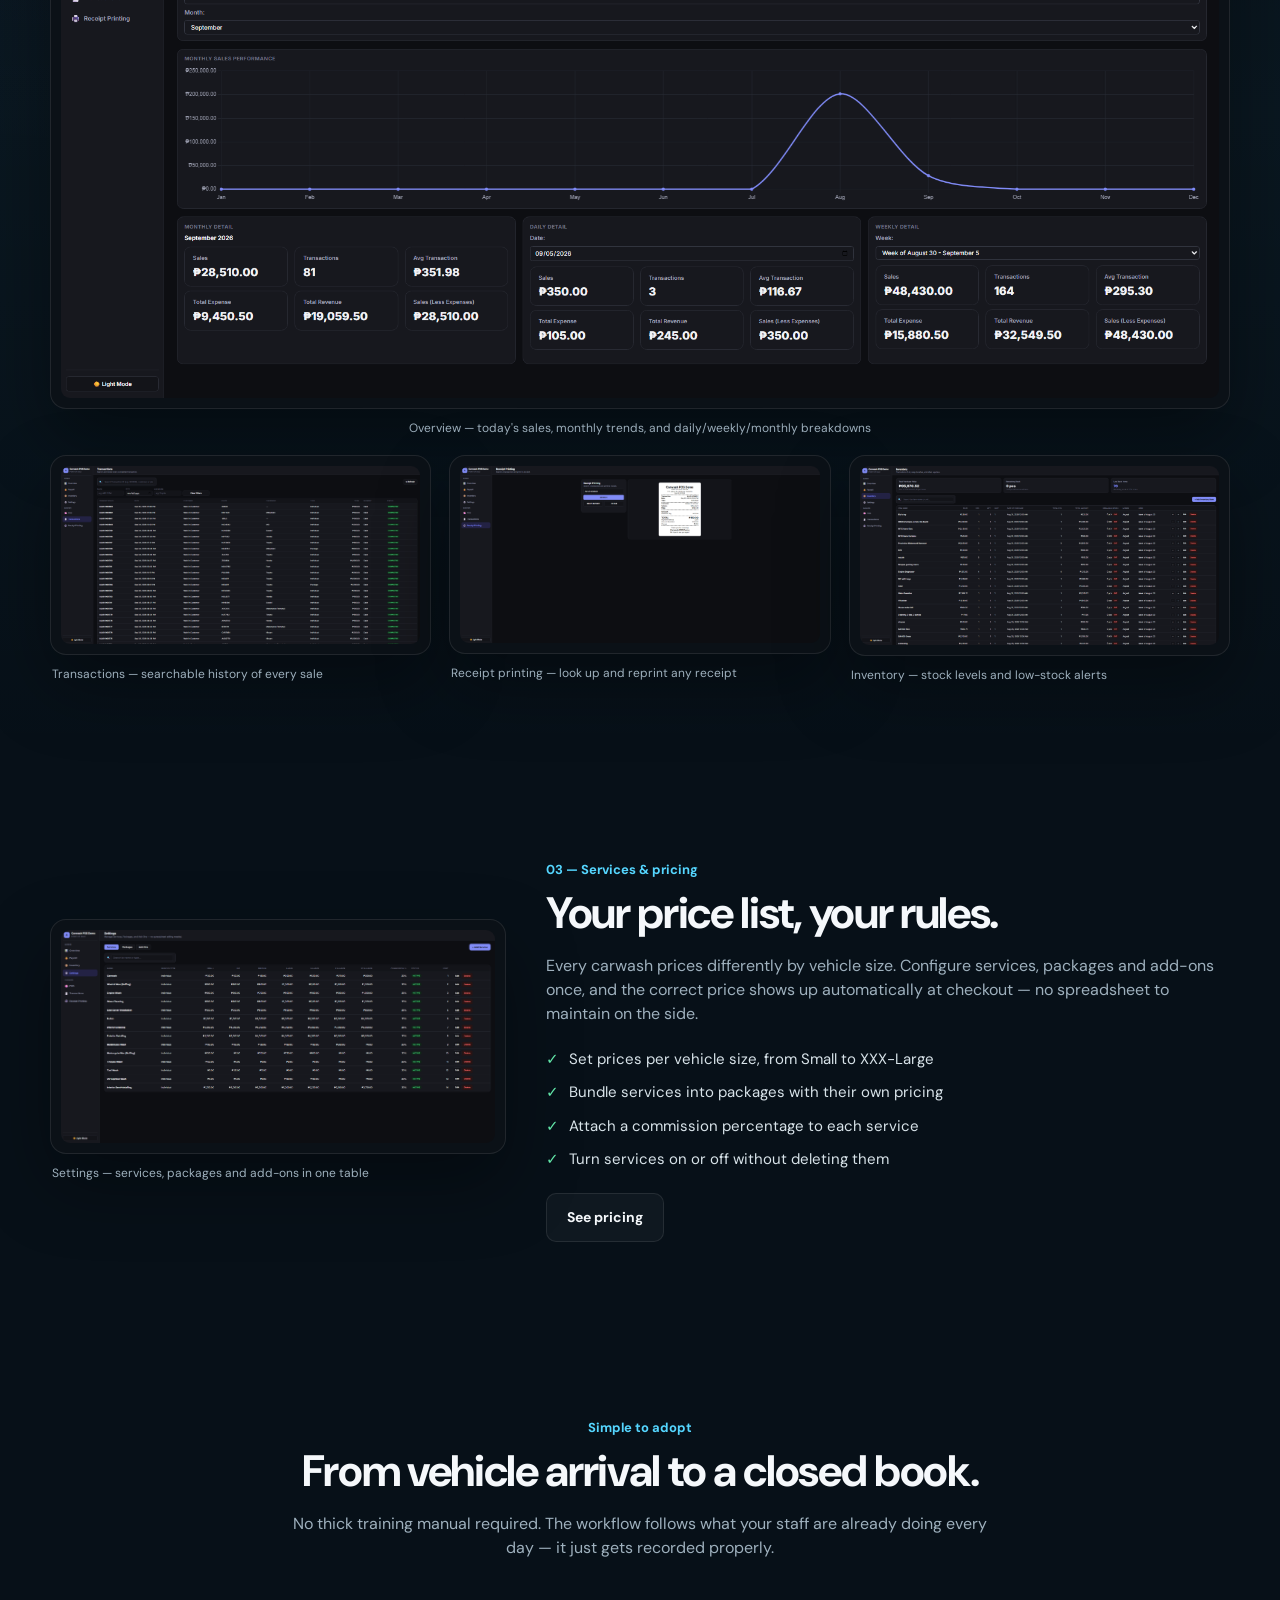
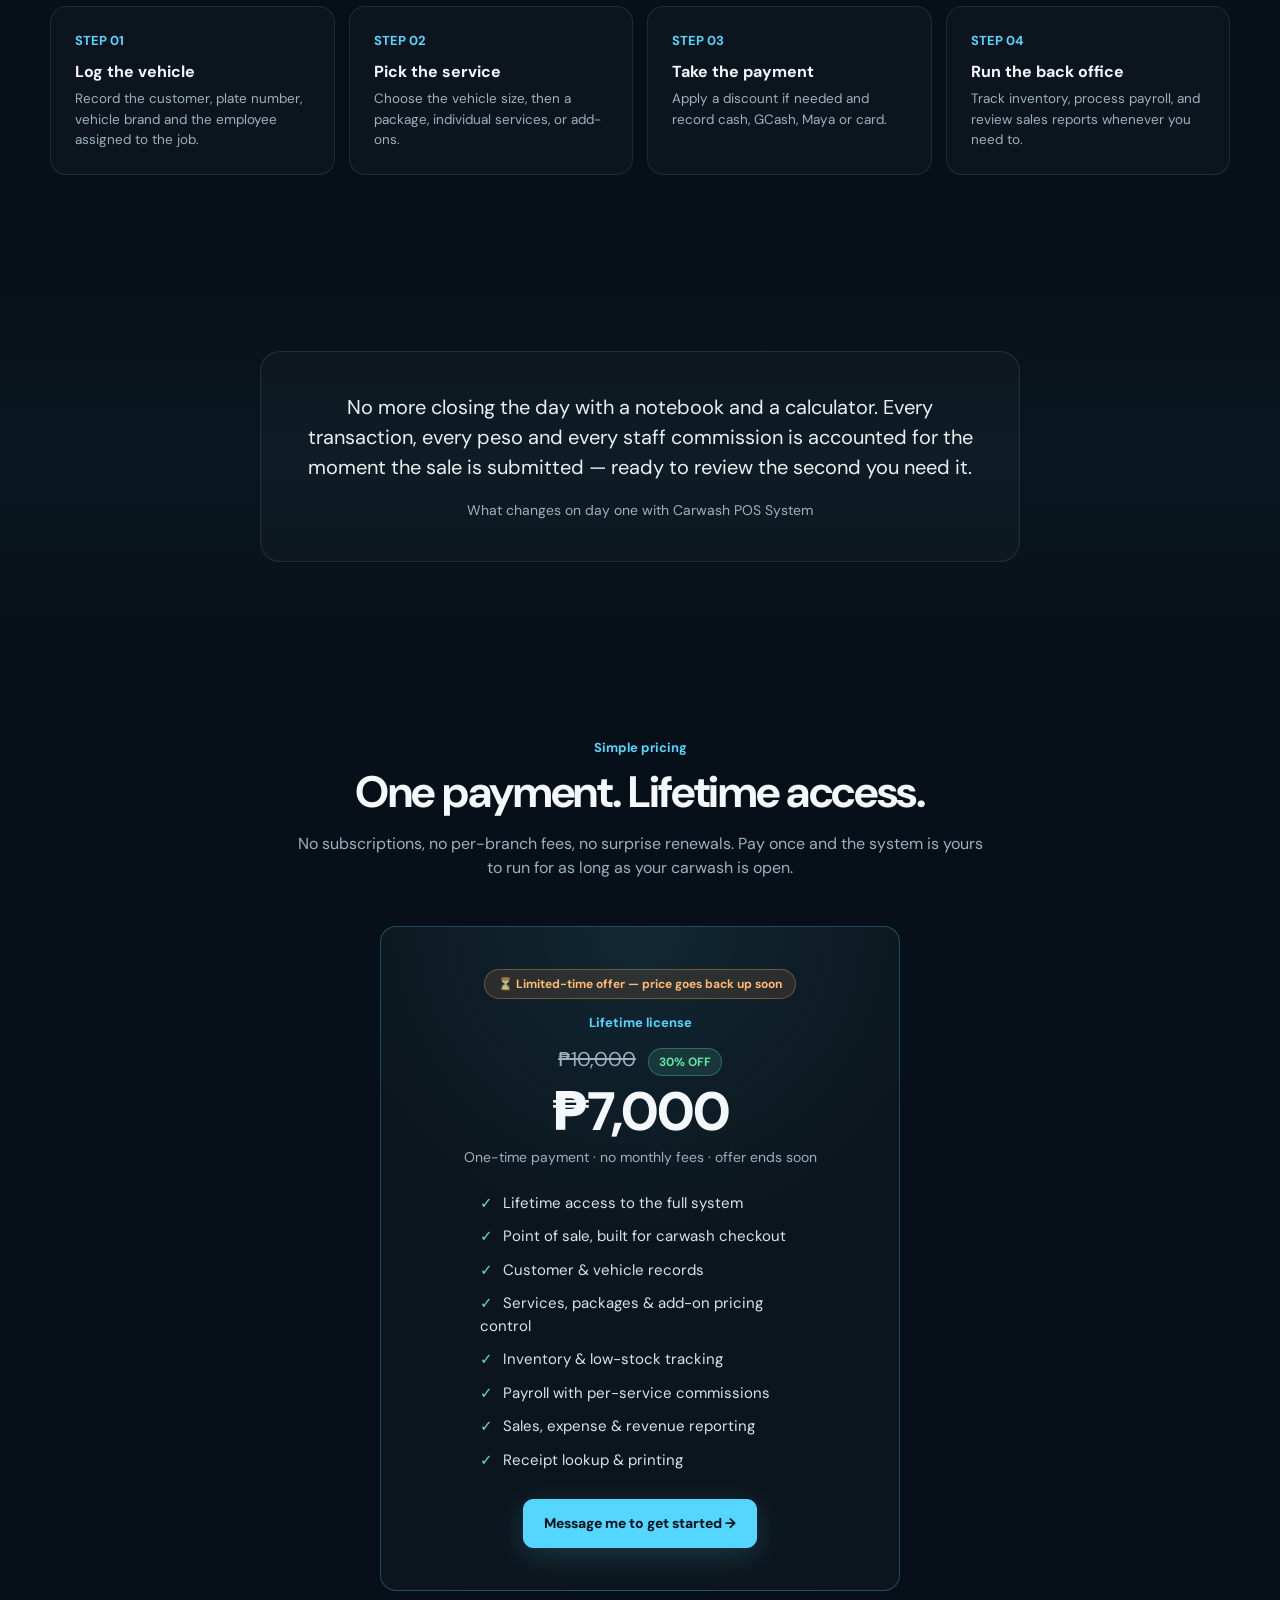
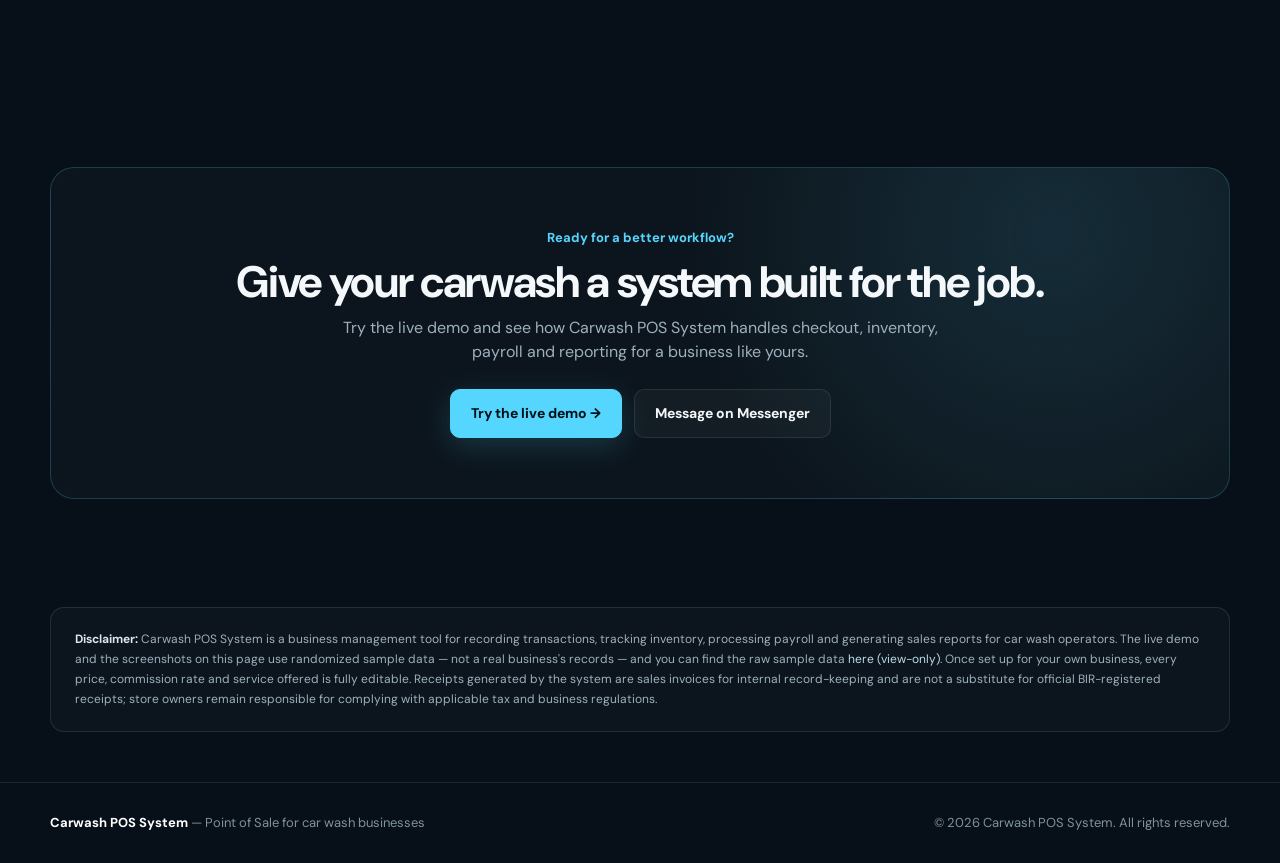
==== commit 3eabbc3b: "Update index.html" ====
--- a/index.html
+++ b/index.html
@@ -346,7 +346,7 @@
           <li>Sales, expense & revenue reporting</li>
           <li>Receipt lookup & printing</li>
         </ul>
-        <a class="btn primary" href="mailto:charlesenrickcajan@gmail.com?subject=Carwash%20POS%20System%20-%20Lifetime%20License">Email to get started →</a>
+        <a class="btn primary" href="https://m.me/charlesgpt">Message me to get started →</a>
       </div>
     </div>
   </div>
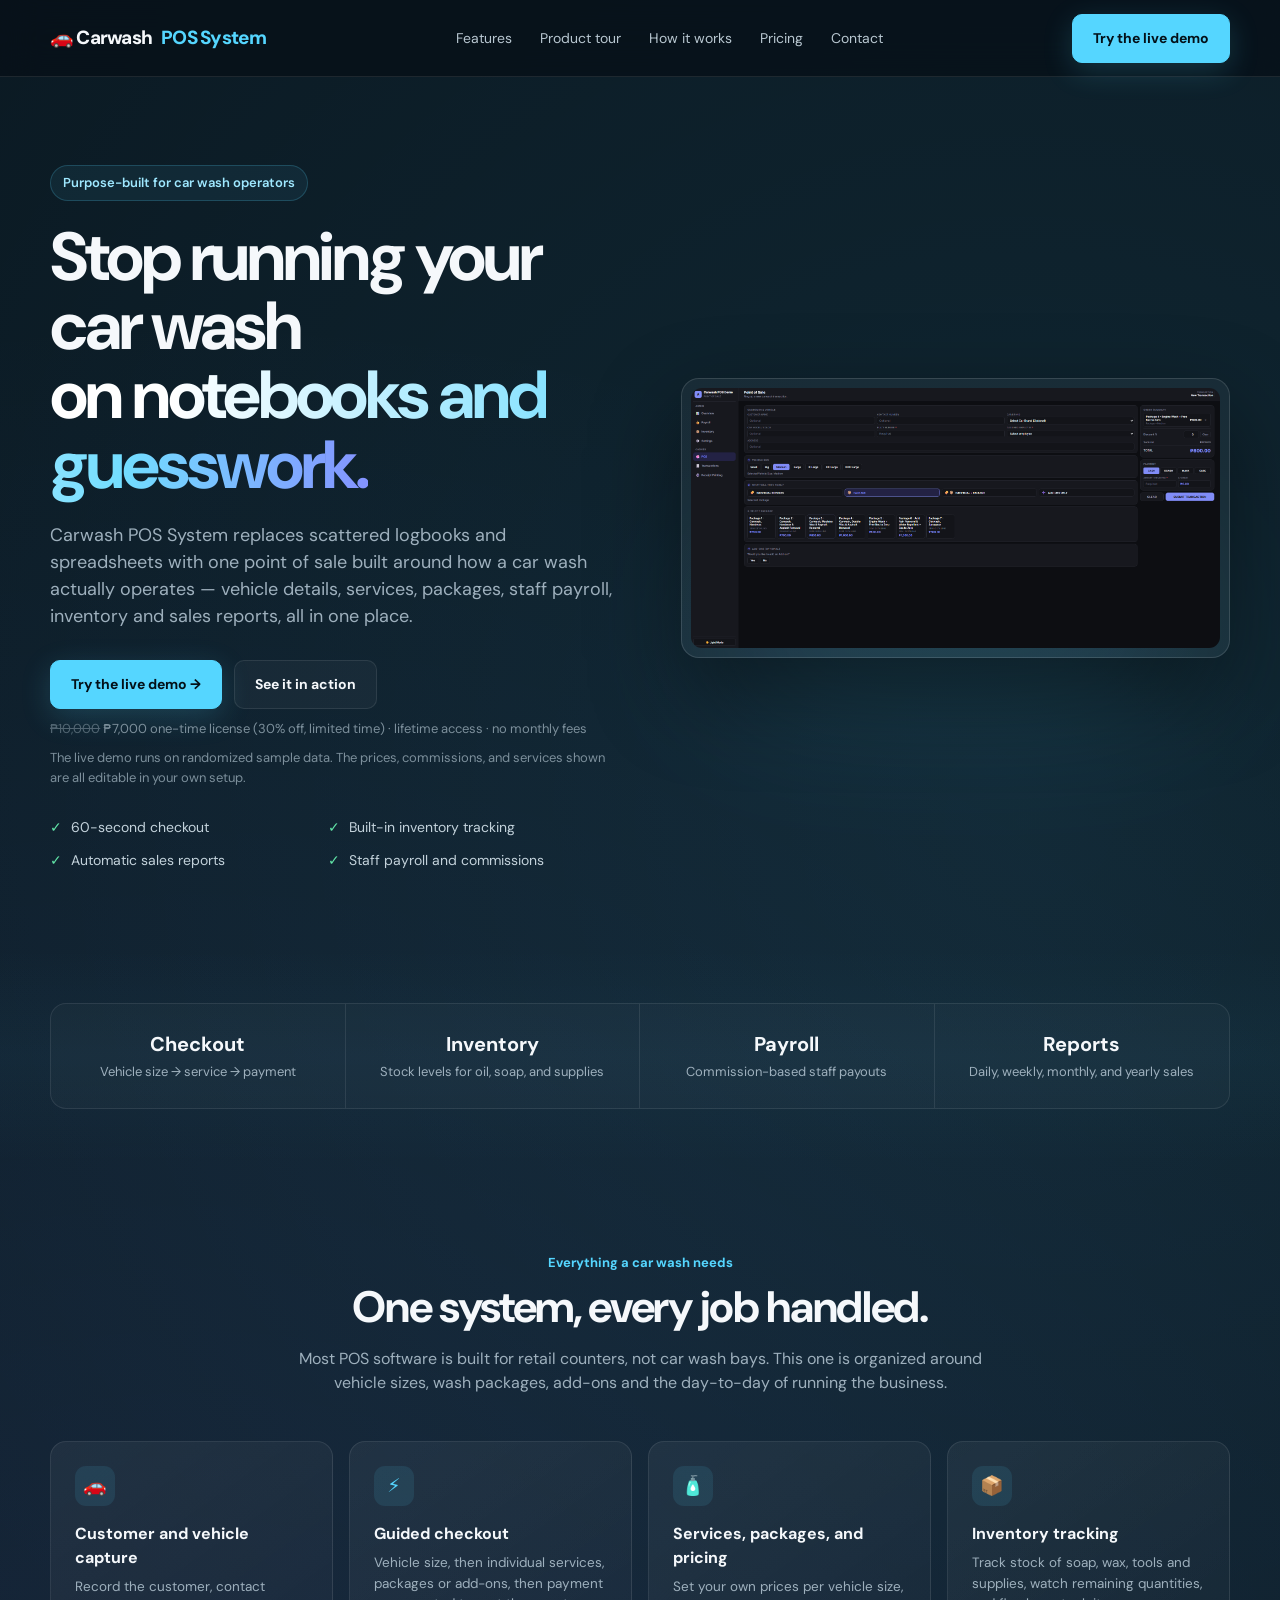
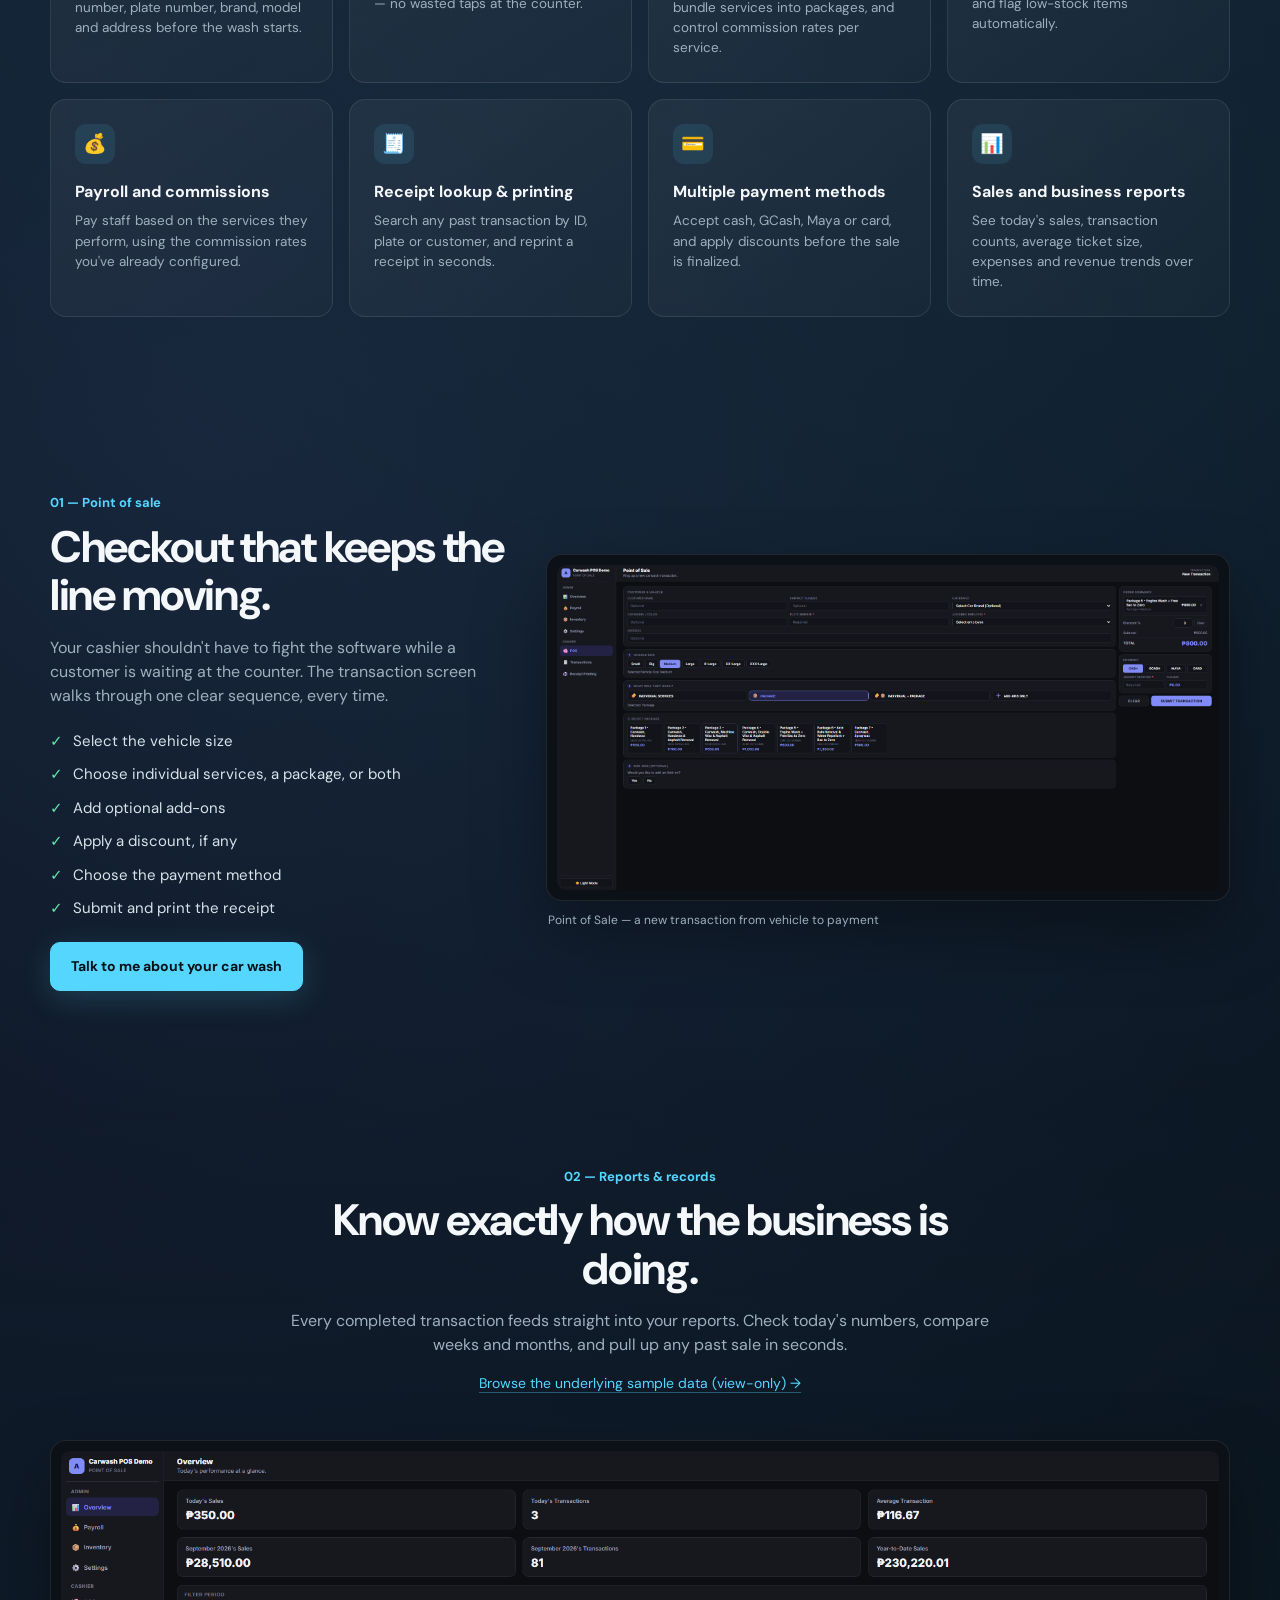
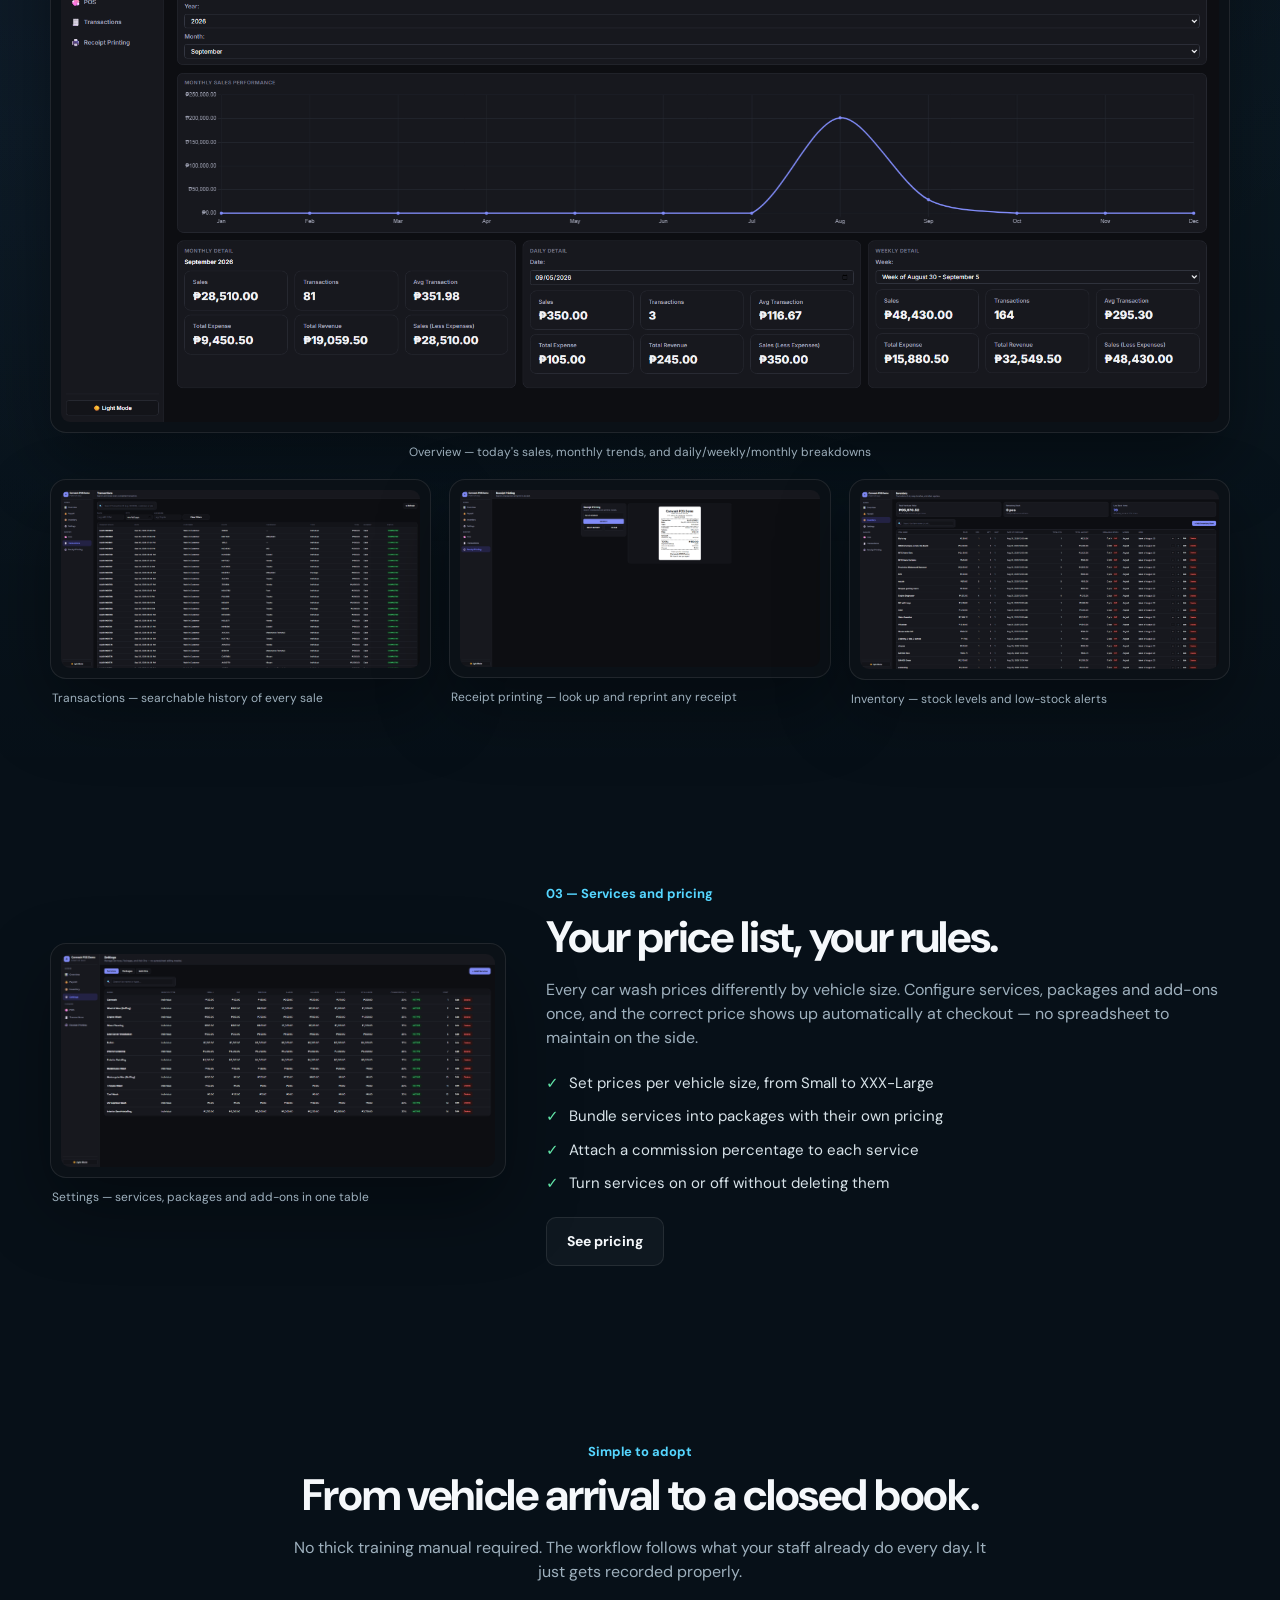
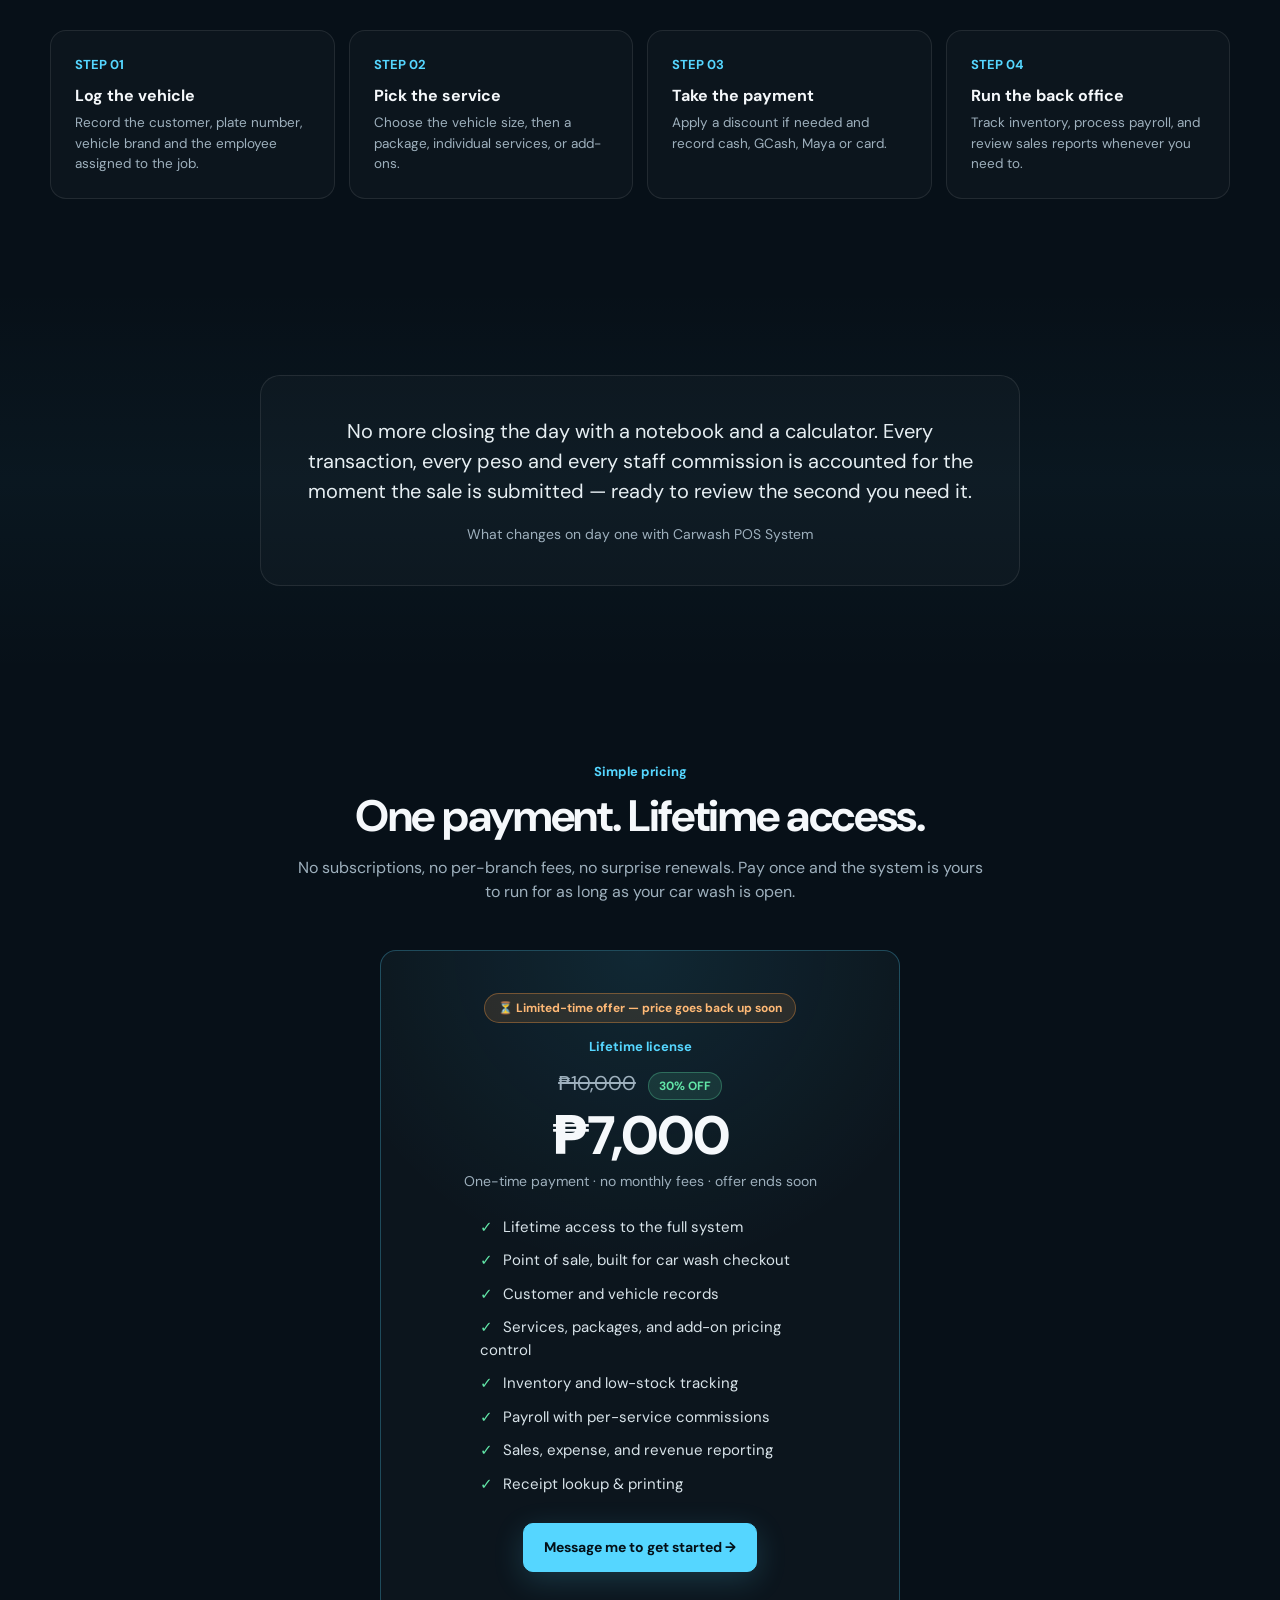
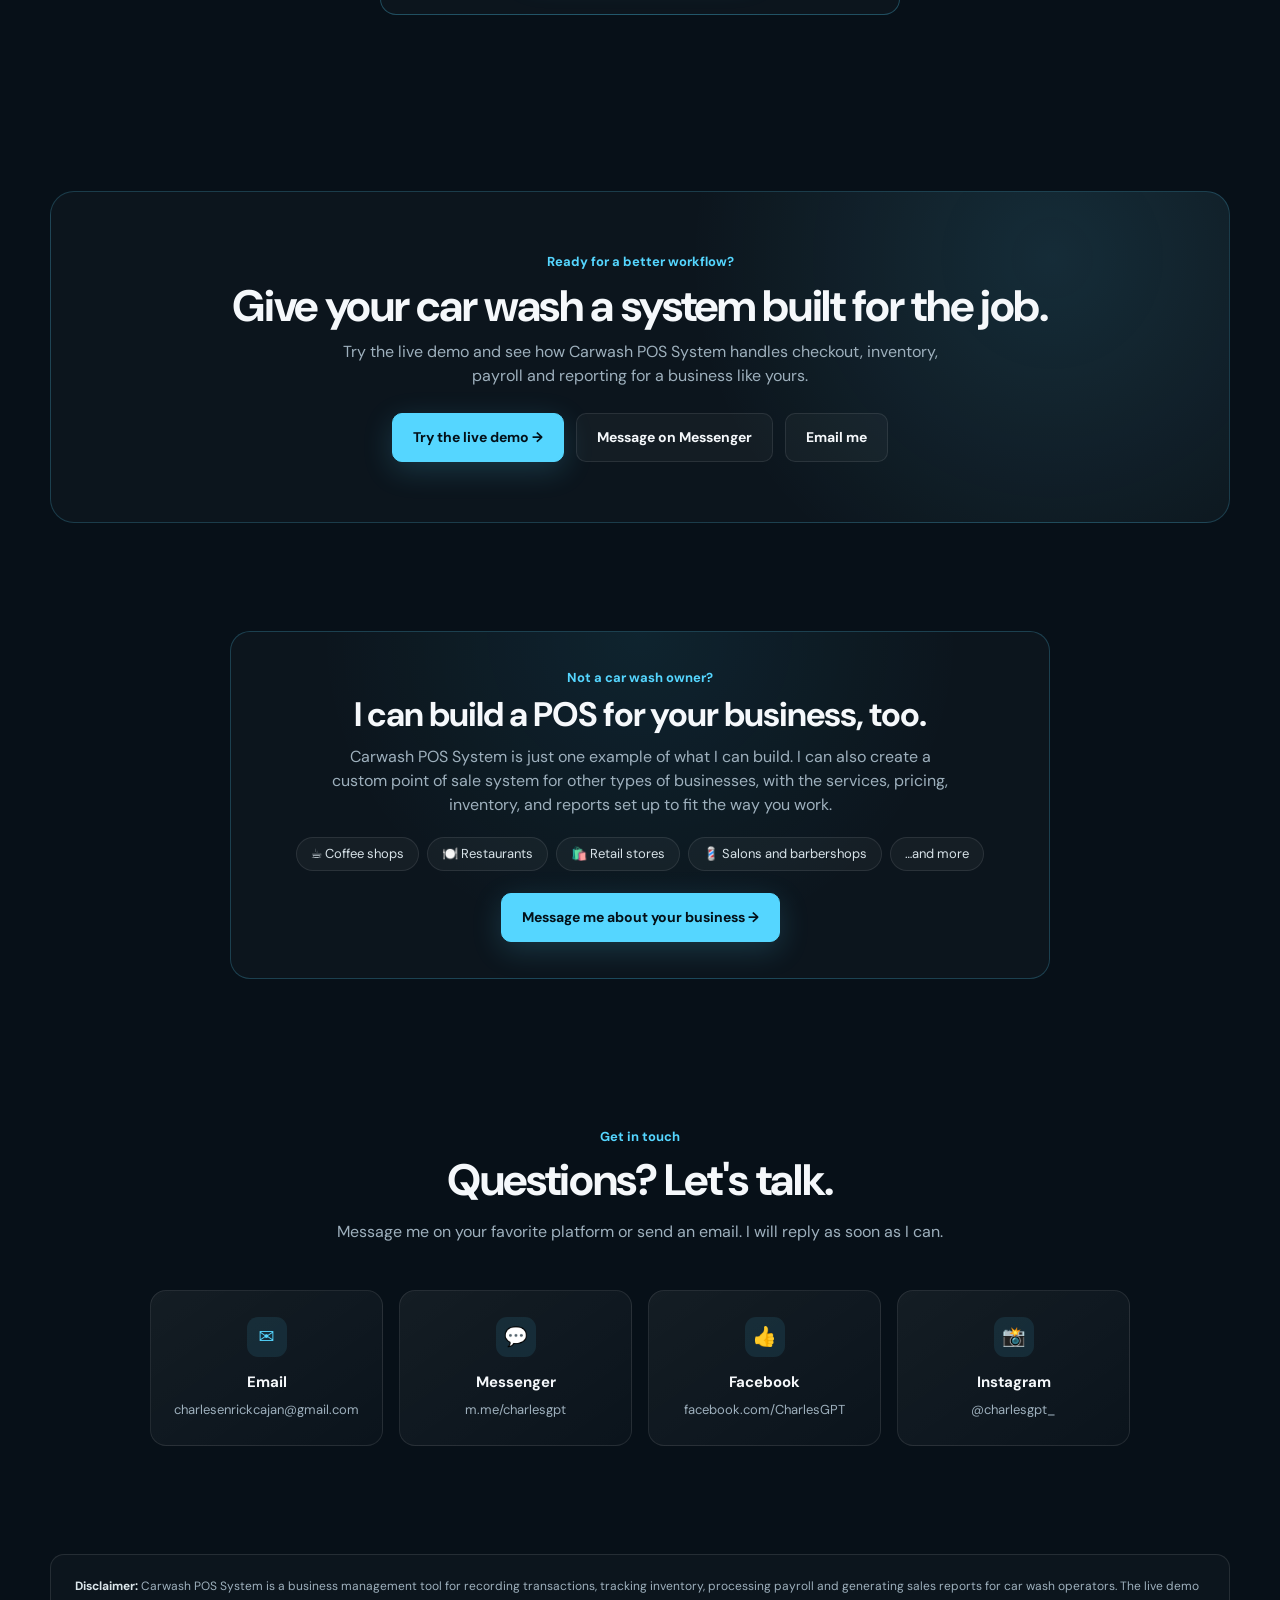
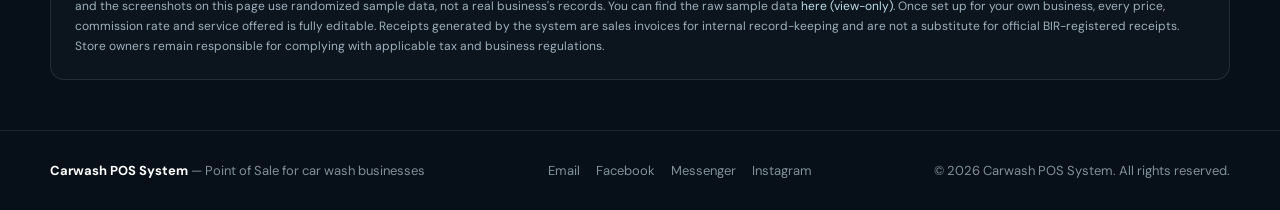
==== commit 2db426b3: "Add files via upload" ====
--- a/index.html
+++ b/index.html
@@ -9,7 +9,7 @@
 
 <meta property="og:type" content="website">
 <meta property="og:title" content="Carwash POS System — Point of Sale for Car Wash Businesses">
-<meta property="og:description" content="Checkout, inventory, payroll and sales reports built specifically for carwash operators. One-time license, lifetime access.">
+<meta property="og:description" content="Checkout, inventory, payroll and sales reports built specifically for car wash operators. One-time license, lifetime access.">
 <meta property="og:image" content="assets/dashboard.png">
 <meta name="twitter:card" content="summary_large_image">
 
@@ -122,13 +122,27 @@
 footer{border-top:1px solid var(--line);padding:30px 0;color:#81919b;font-size:13px}
 .footerin{display:flex;justify-content:space-between;gap:20px;flex-wrap:wrap}
 .mobileMenu{display:none}
+
+.contactGrid{display:grid;grid-template-columns:repeat(4,1fr);gap:16px;max-width:980px;margin:0 auto}
+.contactCard{display:flex;flex-direction:column;align-items:center;gap:6px;text-align:center;padding:26px 18px;border:1px solid var(--line);border-radius:16px;background:linear-gradient(145deg,rgba(255,255,255,.055),rgba(255,255,255,.02));transition:.2s;word-break:break-word}
+.contactCard:hover{transform:translateY(-3px);border-color:rgba(85,214,255,.4);background:rgba(85,214,255,.06)}
+.contactCard .icon{margin-bottom:8px}
+.contactCard strong{font-size:15px}
+.contactCard span{font-size:13px;color:var(--muted)}
+.footerLinks{display:flex;gap:16px;flex-wrap:wrap}
+.footerLinks a:hover{color:white}
+.customNote{max-width:820px;margin:0 auto;text-align:center;border:1px solid rgba(85,214,255,.22);border-radius:20px;padding:36px 32px;background:radial-gradient(circle at 50% 0%,rgba(85,214,255,.1),rgba(255,255,255,.025) 60%)}
+.customNote h2{font-size:clamp(24px,3vw,34px);margin:8px 0 12px}
+.customNote p{color:var(--muted);margin:0 auto 20px;max-width:620px}
+.tags{display:flex;flex-wrap:wrap;gap:8px;justify-content:center;margin:0 0 22px}
+.tags span{border:1px solid var(--line);background:rgba(255,255,255,.04);border-radius:99px;padding:6px 14px;font-size:13px;color:#d8e3e9}
 @media(max-width:900px){
   .navlinks{display:none}.mobileMenu{display:inline-flex}
   .heroGrid,.showcase{grid-template-columns:1fr}
   .showcase.reverse .copy,.showcase.reverse .shotWrap{order:0}
   .hero{padding-top:60px}
   .features{grid-template-columns:1fr 1fr}.workflow{grid-template-columns:1fr 1fr}
-  .altShots{grid-template-columns:1fr 1fr}
+  .altShots{grid-template-columns:1fr 1fr}.contactGrid{grid-template-columns:1fr 1fr}
   .micro{grid-template-columns:1fr}
 }
 @media(max-width:620px){
@@ -137,7 +151,7 @@
   h1{font-size:42px}.hero p{font-size:16px}
   section{padding:60px 0}.features,.workflow,.stats{grid-template-columns:1fr}
   .stat{border-right:0;border-bottom:1px solid var(--line)}.stat:last-child{border-bottom:0}
-  .altShots{grid-template-columns:1fr}.cta{padding:34px 20px}
+  .altShots{grid-template-columns:1fr}.contactGrid{grid-template-columns:1fr}.cta{padding:34px 20px}
   .testimonial{padding:28px}
   .footerin{flex-direction:column}
 }
@@ -153,6 +167,7 @@
       <a href="#showcase">Product tour</a>
       <a href="#workflow">How it works</a>
       <a href="#pricing">Pricing</a>
+      <a href="#contact">Contact</a>
     </div>
     <div class="navRight">
       <a class="btn primary" href="https://script.google.com/macros/s/AKfycbwuPHX2gT5dBm05s4pNNNcfWLsP1GjEmOoE5k760rMn3SDWKkCgx2A4jeJ6hyJY8dIR3A/exec" target="_blank" rel="noopener">Try the live demo</a>
@@ -166,19 +181,19 @@
   <div class="container heroGrid">
     <div>
       <div class="eyebrow">Purpose-built for car wash operators</div>
-      <h1>Stop running your carwash<br><span class="grad">on notebooks and guesswork.</span></h1>
-      <p>Carwash POS System replaces scattered logbooks and spreadsheets with one point of sale built around how a carwash actually operates — vehicle details, services, packages, staff payroll, inventory and sales reports, all in one place.</p>
+      <h1>Stop running your car wash<br><span class="grad">on notebooks and guesswork.</span></h1>
+      <p>Carwash POS System replaces scattered logbooks and spreadsheets with one point of sale built around how a car wash actually operates — vehicle details, services, packages, staff payroll, inventory and sales reports, all in one place.</p>
       <div class="heroBtns">
         <a class="btn primary" href="https://script.google.com/macros/s/AKfycbwuPHX2gT5dBm05s4pNNNcfWLsP1GjEmOoE5k760rMn3SDWKkCgx2A4jeJ6hyJY8dIR3A/exec" target="_blank" rel="noopener">Try the live demo →</a>
         <a class="btn ghost" href="#showcase">See it in action</a>
       </div>
       <div class="priceNote"><s style="opacity:.6">₱10,000</s> ₱7,000 one-time license (30% off, limited time) · lifetime access · no monthly fees</div>
-      <div class="priceNote">The live demo runs on randomized sample data — prices, commissions and services shown are all editable in your own setup.</div>
+      <div class="priceNote">The live demo runs on randomized sample data. The prices, commissions, and services shown are all editable in your own setup.</div>
       <div class="micro">
         <span>60-second checkout</span>
         <span>Built-in inventory tracking</span>
         <span>Automatic sales reports</span>
-        <span>Staff payroll & commissions</span>
+        <span>Staff payroll and commissions</span>
       </div>
     </div>
     <div class="appFrame">
@@ -192,9 +207,9 @@
   <div class="container">
     <div class="stats">
       <div class="stat"><strong>Checkout</strong><span>Vehicle size → service → payment</span></div>
-      <div class="stat"><strong>Inventory</strong><span>Stock levels for oil, soap & supplies</span></div>
+      <div class="stat"><strong>Inventory</strong><span>Stock levels for oil, soap, and supplies</span></div>
       <div class="stat"><strong>Payroll</strong><span>Commission-based staff payouts</span></div>
-      <div class="stat"><strong>Reports</strong><span>Daily, weekly, monthly & yearly sales</span></div>
+      <div class="stat"><strong>Reports</strong><span>Daily, weekly, monthly, and yearly sales</span></div>
     </div>
   </div>
 </section>
@@ -202,19 +217,19 @@
 <section id="features">
   <div class="container">
     <div class="sectionHead">
-      <div class="kicker">Everything a carwash needs</div>
+      <div class="kicker">Everything a car wash needs</div>
       <h2>One system, every job handled.</h2>
-      <p>Most POS software is built for retail counters, not carwash bays. This one is organized around vehicle sizes, wash packages, add-ons and the day-to-day of running the business.</p>
+      <p>Most POS software is built for retail counters, not car wash bays. This one is organized around vehicle sizes, wash packages, add-ons and the day-to-day of running the business.</p>
     </div>
     <div class="features">
-      <article class="feature"><div class="icon">🚗</div><h3>Customer & vehicle capture</h3><p>Record the customer, contact number, plate number, brand, model and address before the wash starts.</p></article>
+      <article class="feature"><div class="icon">🚗</div><h3>Customer and vehicle capture</h3><p>Record the customer, contact number, plate number, brand, model and address before the wash starts.</p></article>
       <article class="feature"><div class="icon">⚡</div><h3>Guided checkout</h3><p>Vehicle size, then individual services, packages or add-ons, then payment — no wasted taps at the counter.</p></article>
-      <article class="feature"><div class="icon">🧴</div><h3>Services, packages & pricing</h3><p>Set your own prices per vehicle size, bundle services into packages, and control commission rates per service.</p></article>
+      <article class="feature"><div class="icon">🧴</div><h3>Services, packages, and pricing</h3><p>Set your own prices per vehicle size, bundle services into packages, and control commission rates per service.</p></article>
       <article class="feature"><div class="icon">📦</div><h3>Inventory tracking</h3><p>Track stock of soap, wax, tools and supplies, watch remaining quantities, and flag low-stock items automatically.</p></article>
-      <article class="feature"><div class="icon">💰</div><h3>Payroll & commissions</h3><p>Pay staff based on the services they perform, using the commission rates you've already configured.</p></article>
+      <article class="feature"><div class="icon">💰</div><h3>Payroll and commissions</h3><p>Pay staff based on the services they perform, using the commission rates you've already configured.</p></article>
       <article class="feature"><div class="icon">🧾</div><h3>Receipt lookup & printing</h3><p>Search any past transaction by ID, plate or customer, and reprint a receipt in seconds.</p></article>
       <article class="feature"><div class="icon">💳</div><h3>Multiple payment methods</h3><p>Accept cash, GCash, Maya or card, and apply discounts before the sale is finalized.</p></article>
-      <article class="feature"><div class="icon">📊</div><h3>Sales & business reports</h3><p>See today's sales, transaction counts, average ticket size, expenses and revenue trends over time.</p></article>
+      <article class="feature"><div class="icon">📊</div><h3>Sales and business reports</h3><p>See today's sales, transaction counts, average ticket size, expenses and revenue trends over time.</p></article>
     </div>
   </div>
 </section>
@@ -234,7 +249,7 @@
           <li>Choose the payment method</li>
           <li>Submit and print the receipt</li>
         </ul>
-        <a class="btn primary" href="#demo">Talk to us about your carwash</a>
+        <a class="btn primary" href="#demo">Talk to me about your car wash</a>
       </div>
       <div>
         <div class="shot"><img src="assets/pos.png" alt="Carwash POS System point of sale screen showing package selection and order summary"></div>
@@ -275,9 +290,9 @@
   <div class="container">
     <div class="showcase reverse">
       <div class="copy">
-        <div class="kicker">03 — Services & pricing</div>
+        <div class="kicker">03 — Services and pricing</div>
         <h2>Your price list, your rules.</h2>
-        <p>Every carwash prices differently by vehicle size. Configure services, packages and add-ons once, and the correct price shows up automatically at checkout — no spreadsheet to maintain on the side.</p>
+        <p>Every car wash prices differently by vehicle size. Configure services, packages and add-ons once, and the correct price shows up automatically at checkout — no spreadsheet to maintain on the side.</p>
         <ul class="checklist">
           <li>Set prices per vehicle size, from Small to XXX-Large</li>
           <li>Bundle services into packages with their own pricing</li>
@@ -299,7 +314,7 @@
     <div class="sectionHead">
       <div class="kicker">Simple to adopt</div>
       <h2>From vehicle arrival to a closed book.</h2>
-      <p>No thick training manual required. The workflow follows what your staff are already doing every day — it just gets recorded properly.</p>
+      <p>No thick training manual required. The workflow follows what your staff already do every day. It just gets recorded properly.</p>
     </div>
     <div class="workflow">
       <article class="step"><div class="num">STEP 01</div><h3>Log the vehicle</h3><p>Record the customer, plate number, vehicle brand and the employee assigned to the job.</p></article>
@@ -324,7 +339,7 @@
     <div class="sectionHead">
       <div class="kicker">Simple pricing</div>
       <h2>One payment. Lifetime access.</h2>
-      <p>No subscriptions, no per-branch fees, no surprise renewals. Pay once and the system is yours to run for as long as your carwash is open.</p>
+      <p>No subscriptions, no per-branch fees, no surprise renewals. Pay once and the system is yours to run for as long as your car wash is open.</p>
     </div>
     <div style="max-width:520px;margin:auto">
       <div class="feature" style="text-align:center;padding:42px 30px;border-color:rgba(85,214,255,.28);background:radial-gradient(circle at 50% 0%,rgba(85,214,255,.12),rgba(255,255,255,.025) 45%)">
@@ -338,12 +353,12 @@
         <div style="color:var(--muted);font-size:14px;margin-bottom:24px">One-time payment · no monthly fees · offer ends soon</div>
         <ul class="checklist" style="text-align:left;max-width:320px;margin:0 auto 28px">
           <li>Lifetime access to the full system</li>
-          <li>Point of sale, built for carwash checkout</li>
-          <li>Customer & vehicle records</li>
-          <li>Services, packages & add-on pricing control</li>
-          <li>Inventory & low-stock tracking</li>
+          <li>Point of sale, built for car wash checkout</li>
+          <li>Customer and vehicle records</li>
+          <li>Services, packages, and add-on pricing control</li>
+          <li>Inventory and low-stock tracking</li>
           <li>Payroll with per-service commissions</li>
-          <li>Sales, expense & revenue reporting</li>
+          <li>Sales, expense, and revenue reporting</li>
           <li>Receipt lookup & printing</li>
         </ul>
         <a class="btn primary" href="https://m.me/charlesgpt">Message me to get started →</a>
@@ -356,12 +371,55 @@
   <div class="container">
     <div class="cta">
       <div class="kicker">Ready for a better workflow?</div>
-      <h2>Give your carwash a system built for the job.</h2>
+      <h2>Give your car wash a system built for the job.</h2>
       <p>Try the live demo and see how Carwash POS System handles checkout, inventory, payroll and reporting for a business like yours.</p>
       <div class="heroBtns" style="justify-content:center">
         <a class="btn primary" href="https://script.google.com/macros/s/AKfycbwuPHX2gT5dBm05s4pNNNcfWLsP1GjEmOoE5k760rMn3SDWKkCgx2A4jeJ6hyJY8dIR3A/exec" target="_blank" rel="noopener">Try the live demo →</a>
         <a class="btn ghost" href="https://m.me/charlesgpt" target="_blank" rel="noopener">Message on Messenger</a>
-      </div>
+        <a class="btn ghost" href="mailto:charlesenrickcajan@gmail.com">Email me</a>
+      </div>
+    </div>
+  </div>
+</section>
+
+<section id="custom-pos" style="padding:20px 0 60px">
+  <div class="container">
+    <div class="customNote">
+      <div class="kicker">Not a car wash owner?</div>
+      <h2>I can build a POS for your business, too.</h2>
+      <p>Carwash POS System is just one example of what I can build. I can also create a custom point of sale system for other types of businesses, with the services, pricing, inventory, and reports set up to fit the way you work.</p>
+      <div class="tags">
+        <span>☕ Coffee shops</span>
+        <span>🍽️ Restaurants</span>
+        <span>🛍️ Retail stores</span>
+        <span>💈 Salons and barbershops</span>
+        <span>…and more</span>
+      </div>
+      <a class="btn primary" href="https://m.me/charlesgpt" target="_blank" rel="noopener">Message me about your business →</a>
+    </div>
+  </div>
+</section>
+
+<section id="contact">
+  <div class="container">
+    <div class="sectionHead">
+      <div class="kicker">Get in touch</div>
+      <h2>Questions? Let's talk.</h2>
+      <p>Message me on your favorite platform or send an email. I will reply as soon as I can.</p>
+    </div>
+    <div class="contactGrid">
+      <a class="contactCard" href="mailto:charlesenrickcajan@gmail.com">
+        <div class="icon">✉️</div><strong>Email</strong><span>charlesenrickcajan@gmail.com</span>
+      </a>
+      <a class="contactCard" href="https://m.me/charlesgpt" target="_blank" rel="noopener">
+        <div class="icon">💬</div><strong>Messenger</strong><span>m.me/charlesgpt</span>
+      </a>
+      <a class="contactCard" href="https://www.facebook.com/CharlesGPT/" target="_blank" rel="noopener">
+        <div class="icon">👍</div><strong>Facebook</strong><span>facebook.com/CharlesGPT</span>
+      </a>
+      <a class="contactCard" href="https://www.instagram.com/charlesgpt_/" target="_blank" rel="noopener">
+        <div class="icon">📸</div><strong>Instagram</strong><span>@charlesgpt_</span>
+      </a>
     </div>
   </div>
 </section>
@@ -369,7 +427,7 @@
 <section id="disclaimer" style="padding:20px 0 50px">
   <div class="container">
     <div style="border:1px solid rgba(255,255,255,.1);border-radius:14px;padding:22px 24px;background:rgba(255,255,255,.025);color:#9eb0bd;font-size:12px;line-height:1.65">
-      <strong style="color:#dce6eb">Disclaimer:</strong> Carwash POS System is a business management tool for recording transactions, tracking inventory, processing payroll and generating sales reports for car wash operators. The live demo and the screenshots on this page use randomized sample data — not a real business's records — and you can find the raw sample data <a href="https://docs.google.com/spreadsheets/d/1op20wy3WUa70XN4pXWt2zLRYUpI8mG91AfCGZJM5gbc/edit?usp=sharing" target="_blank" rel="noopener" style="color:#bcdce8">here (view-only)</a>. Once set up for your own business, every price, commission rate and service offered is fully editable. Receipts generated by the system are sales invoices for internal record-keeping and are not a substitute for official BIR-registered receipts; store owners remain responsible for complying with applicable tax and business regulations.
+      <strong style="color:#dce6eb">Disclaimer:</strong> Carwash POS System is a business management tool for recording transactions, tracking inventory, processing payroll and generating sales reports for car wash operators. The live demo and the screenshots on this page use randomized sample data, not a real business's records. You can find the raw sample data <a href="https://docs.google.com/spreadsheets/d/1op20wy3WUa70XN4pXWt2zLRYUpI8mG91AfCGZJM5gbc/edit?usp=sharing" target="_blank" rel="noopener" style="color:#bcdce8">here (view-only)</a>. Once set up for your own business, every price, commission rate and service offered is fully editable. Receipts generated by the system are sales invoices for internal record-keeping and are not a substitute for official BIR-registered receipts. Store owners remain responsible for complying with applicable tax and business regulations.
     </div>
   </div>
 </section>
@@ -379,6 +437,12 @@
 <footer>
   <div class="container footerin">
     <div><strong style="color:white">Carwash POS System</strong> — Point of Sale for car wash businesses</div>
+    <div class="footerLinks">
+      <a href="mailto:charlesenrickcajan@gmail.com">Email</a>
+      <a href="https://www.facebook.com/CharlesGPT/" target="_blank" rel="noopener">Facebook</a>
+      <a href="https://m.me/charlesgpt" target="_blank" rel="noopener">Messenger</a>
+      <a href="https://www.instagram.com/charlesgpt_/" target="_blank" rel="noopener">Instagram</a>
+    </div>
     <div>© 2026 Carwash POS System. All rights reserved.</div>
   </div>
 </footer>
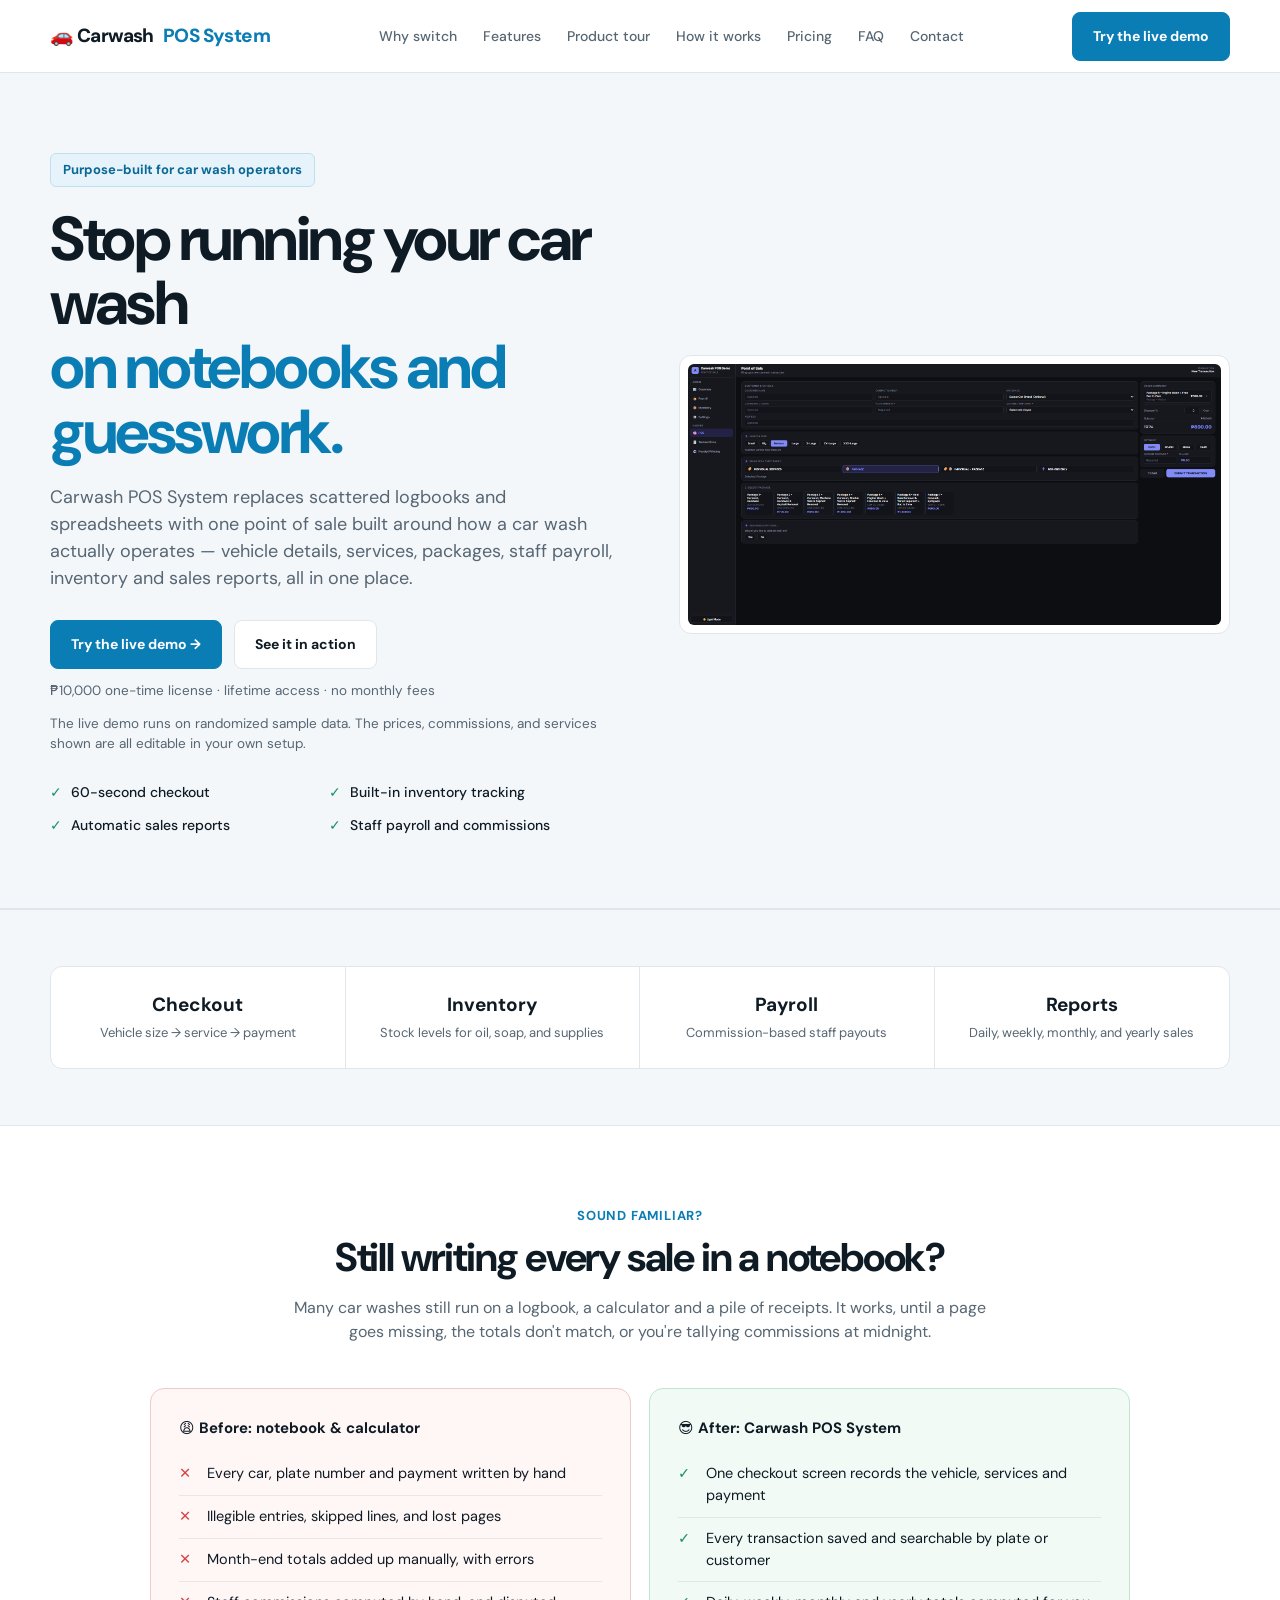
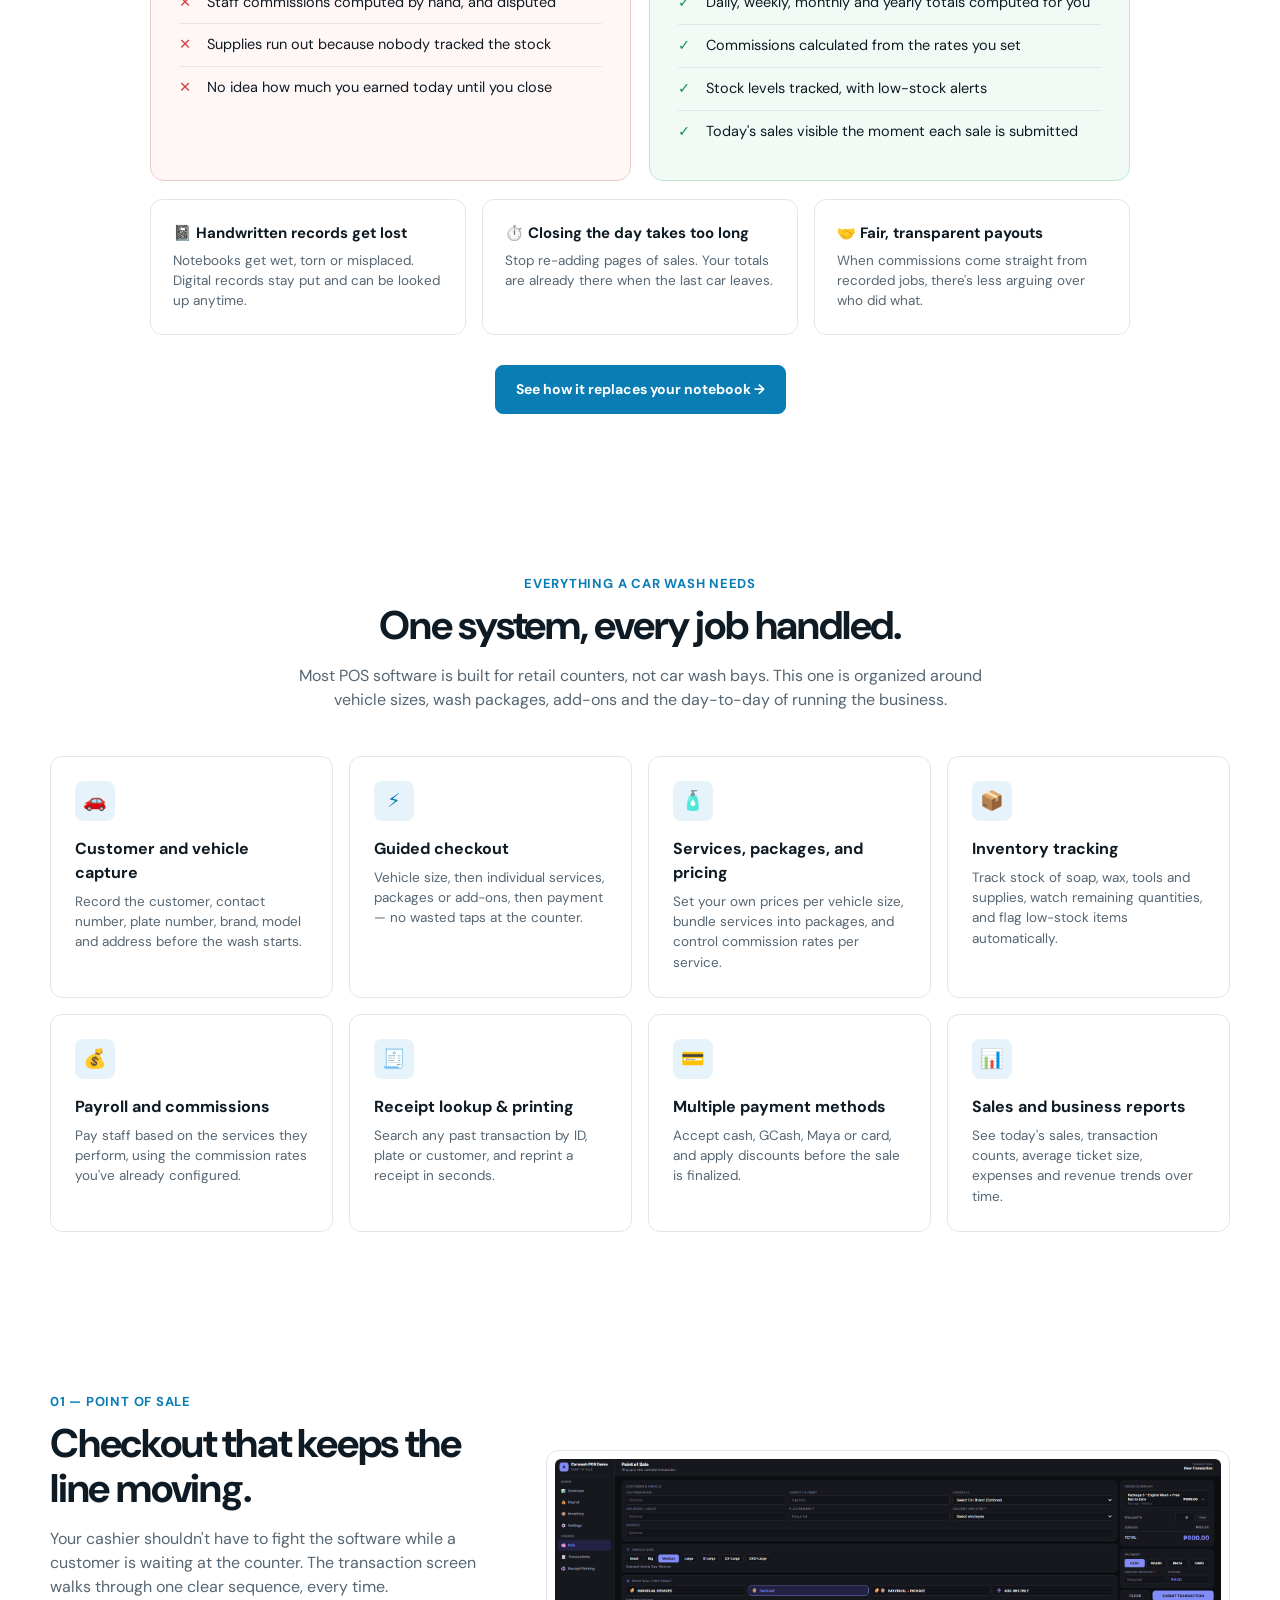
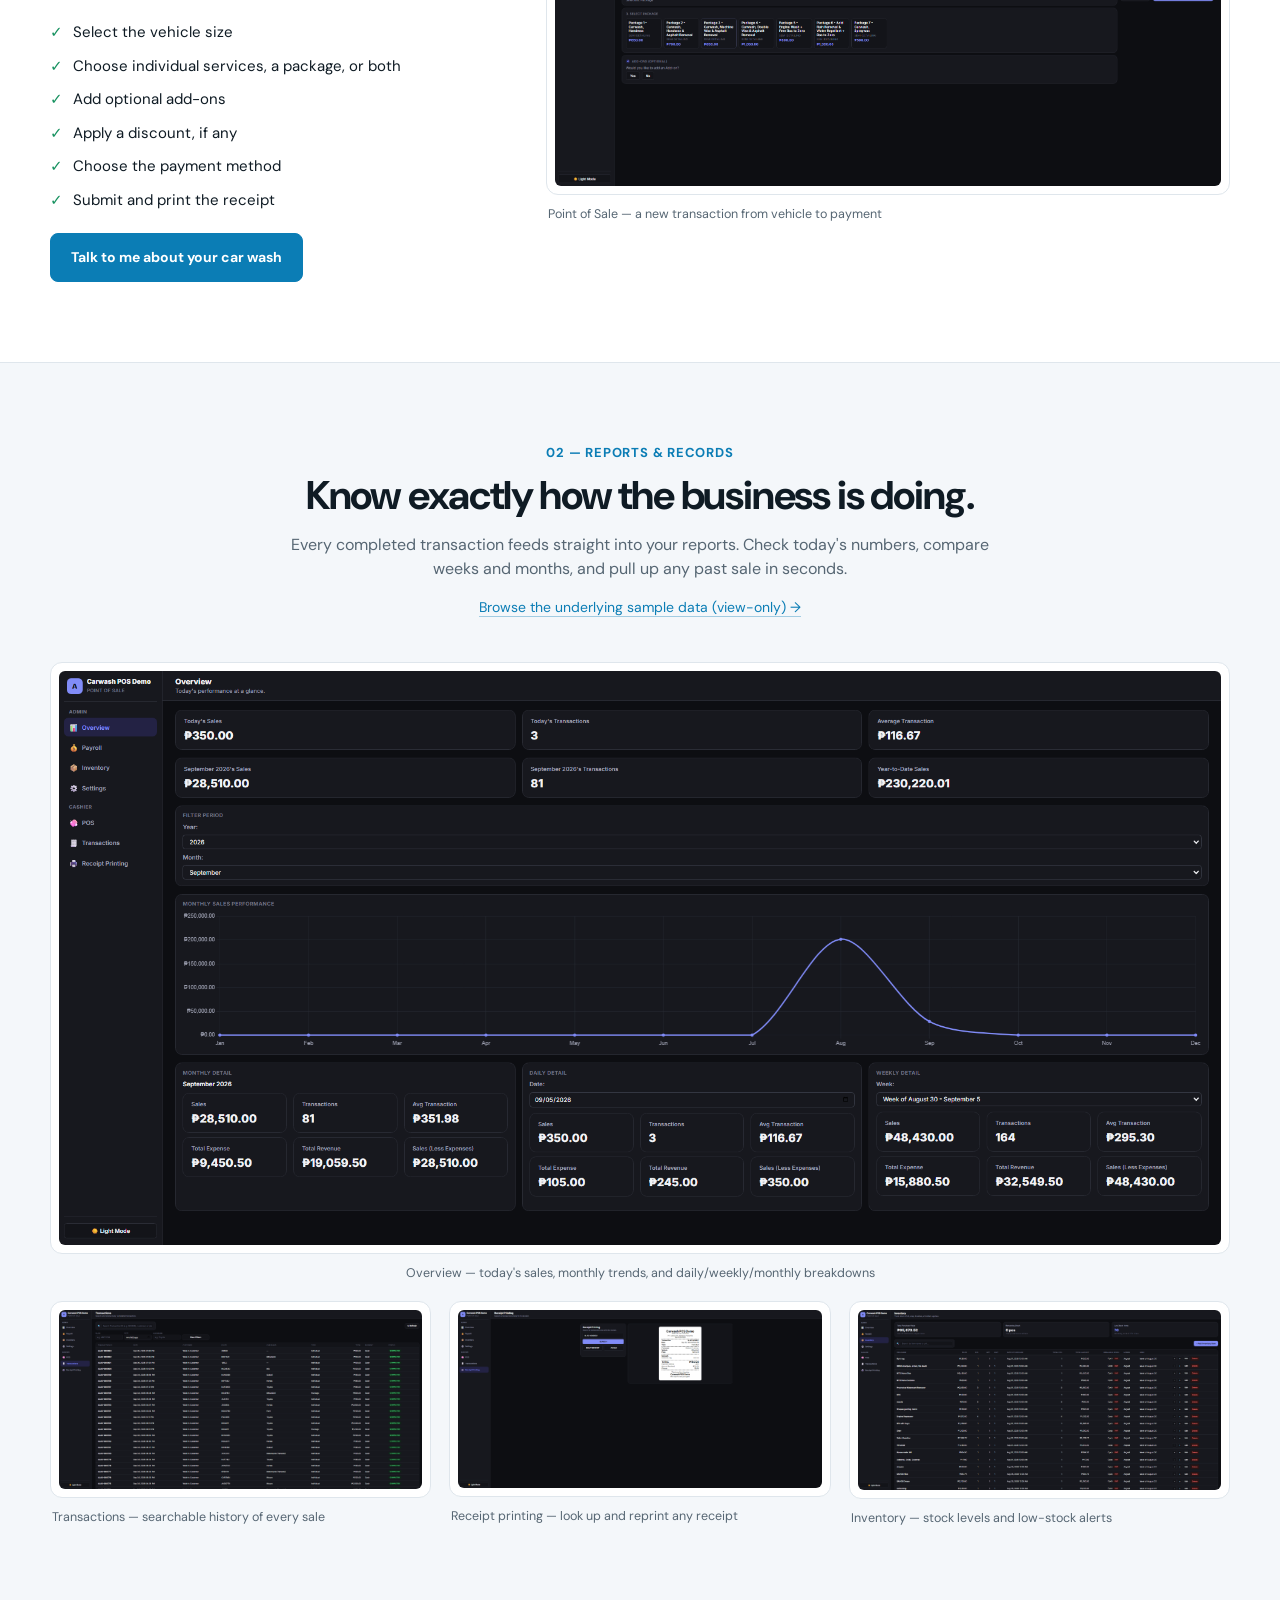
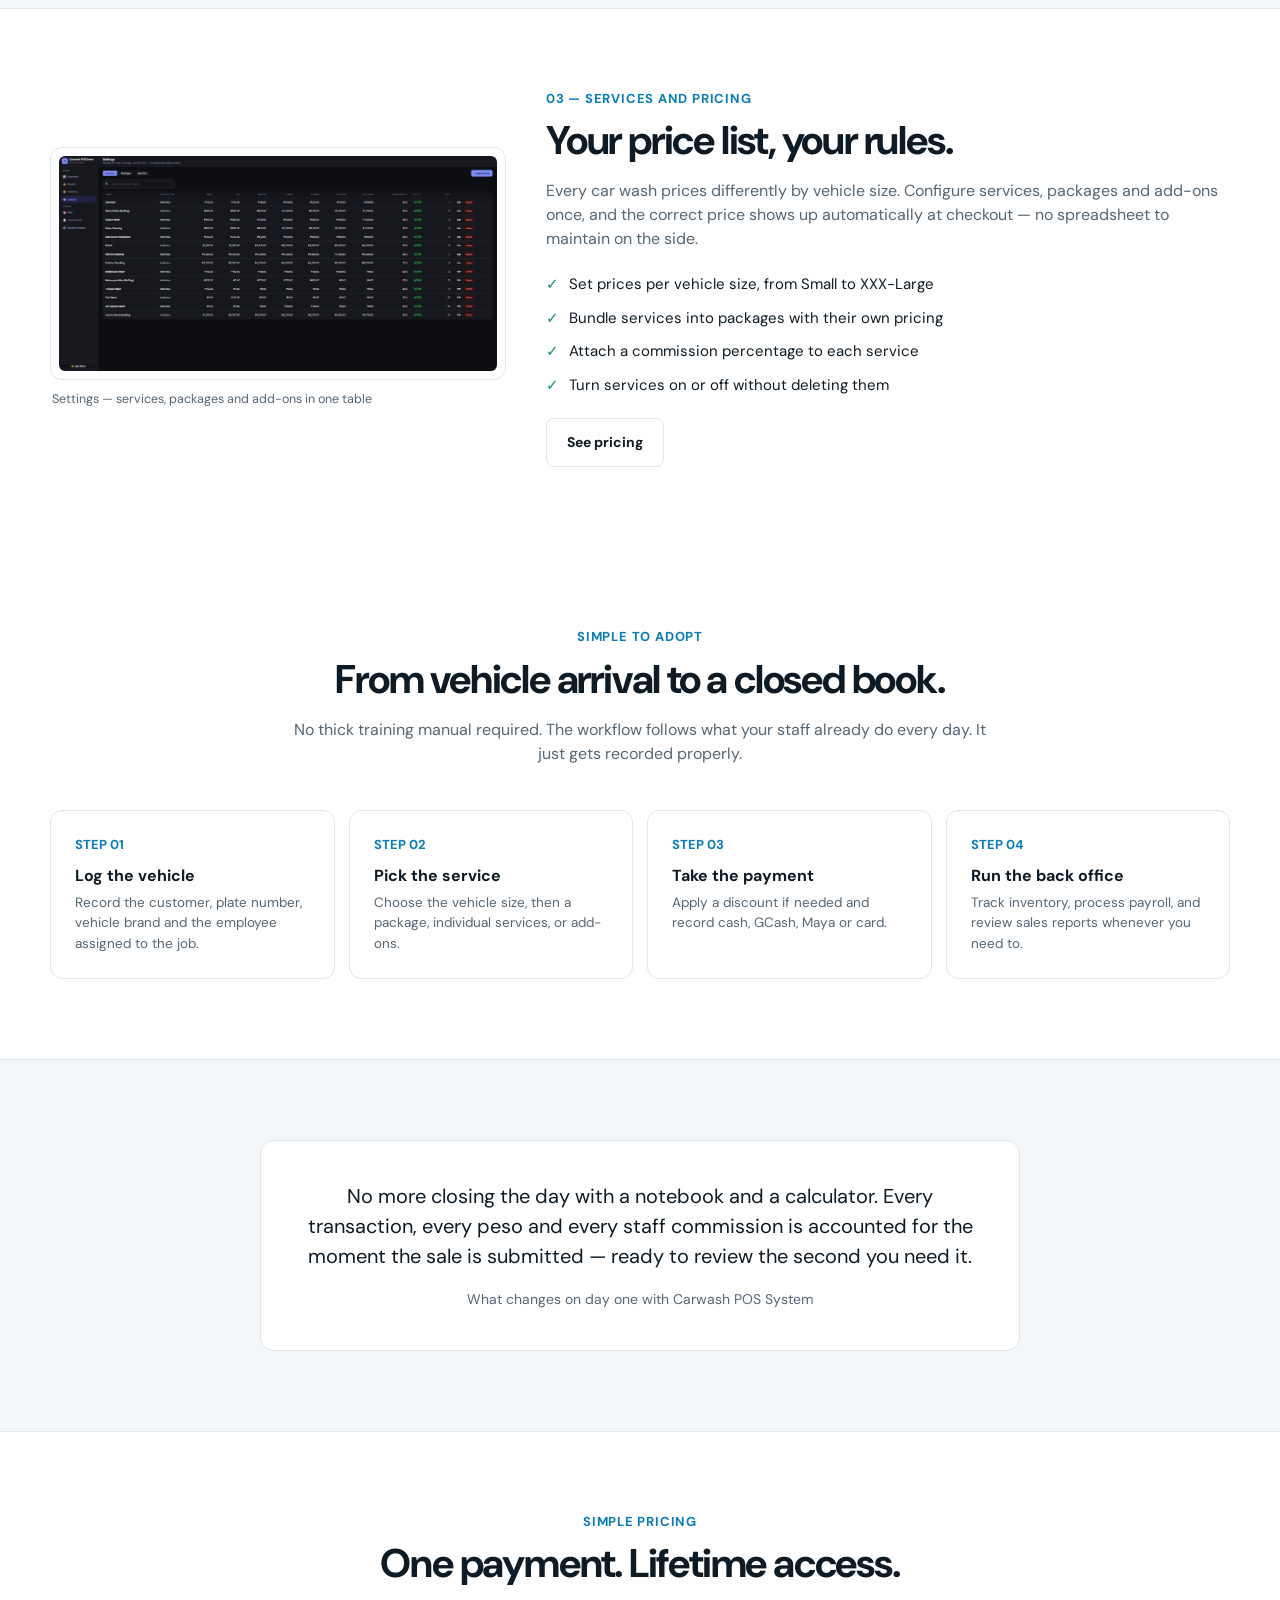
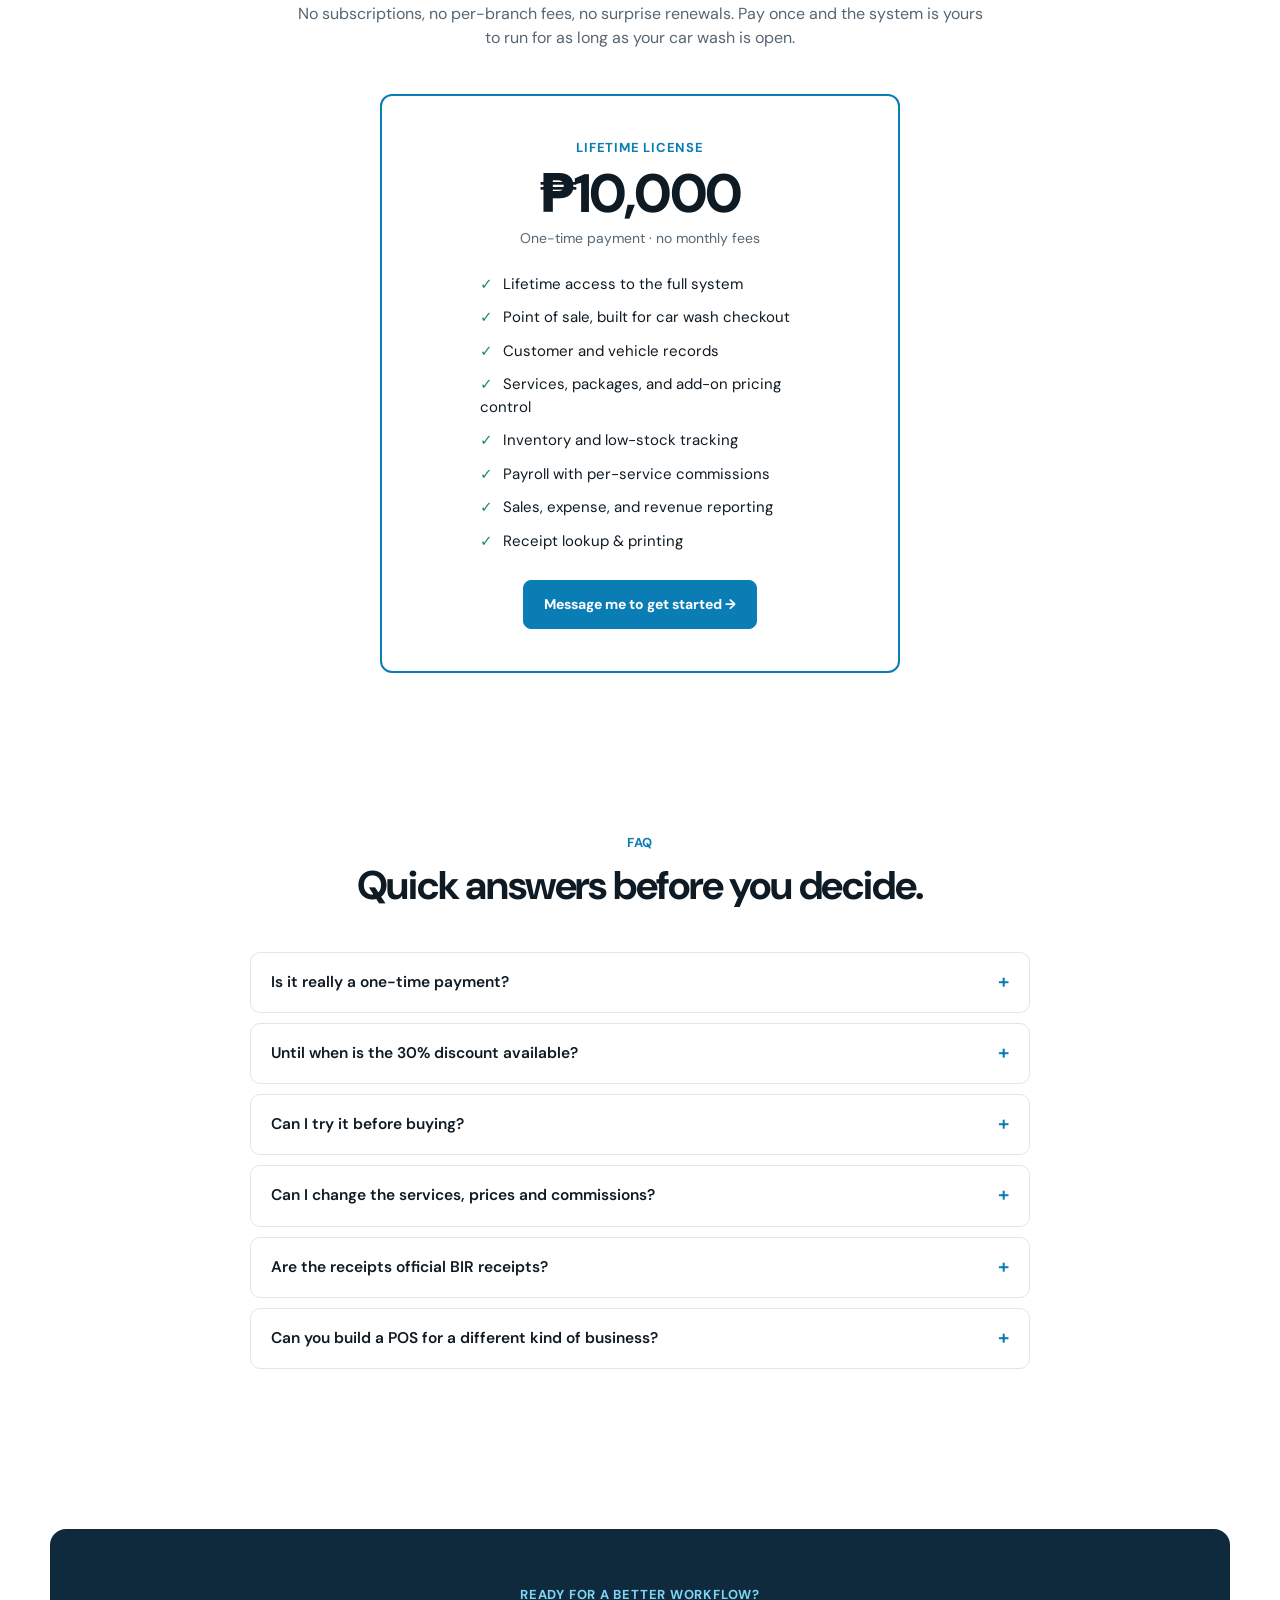
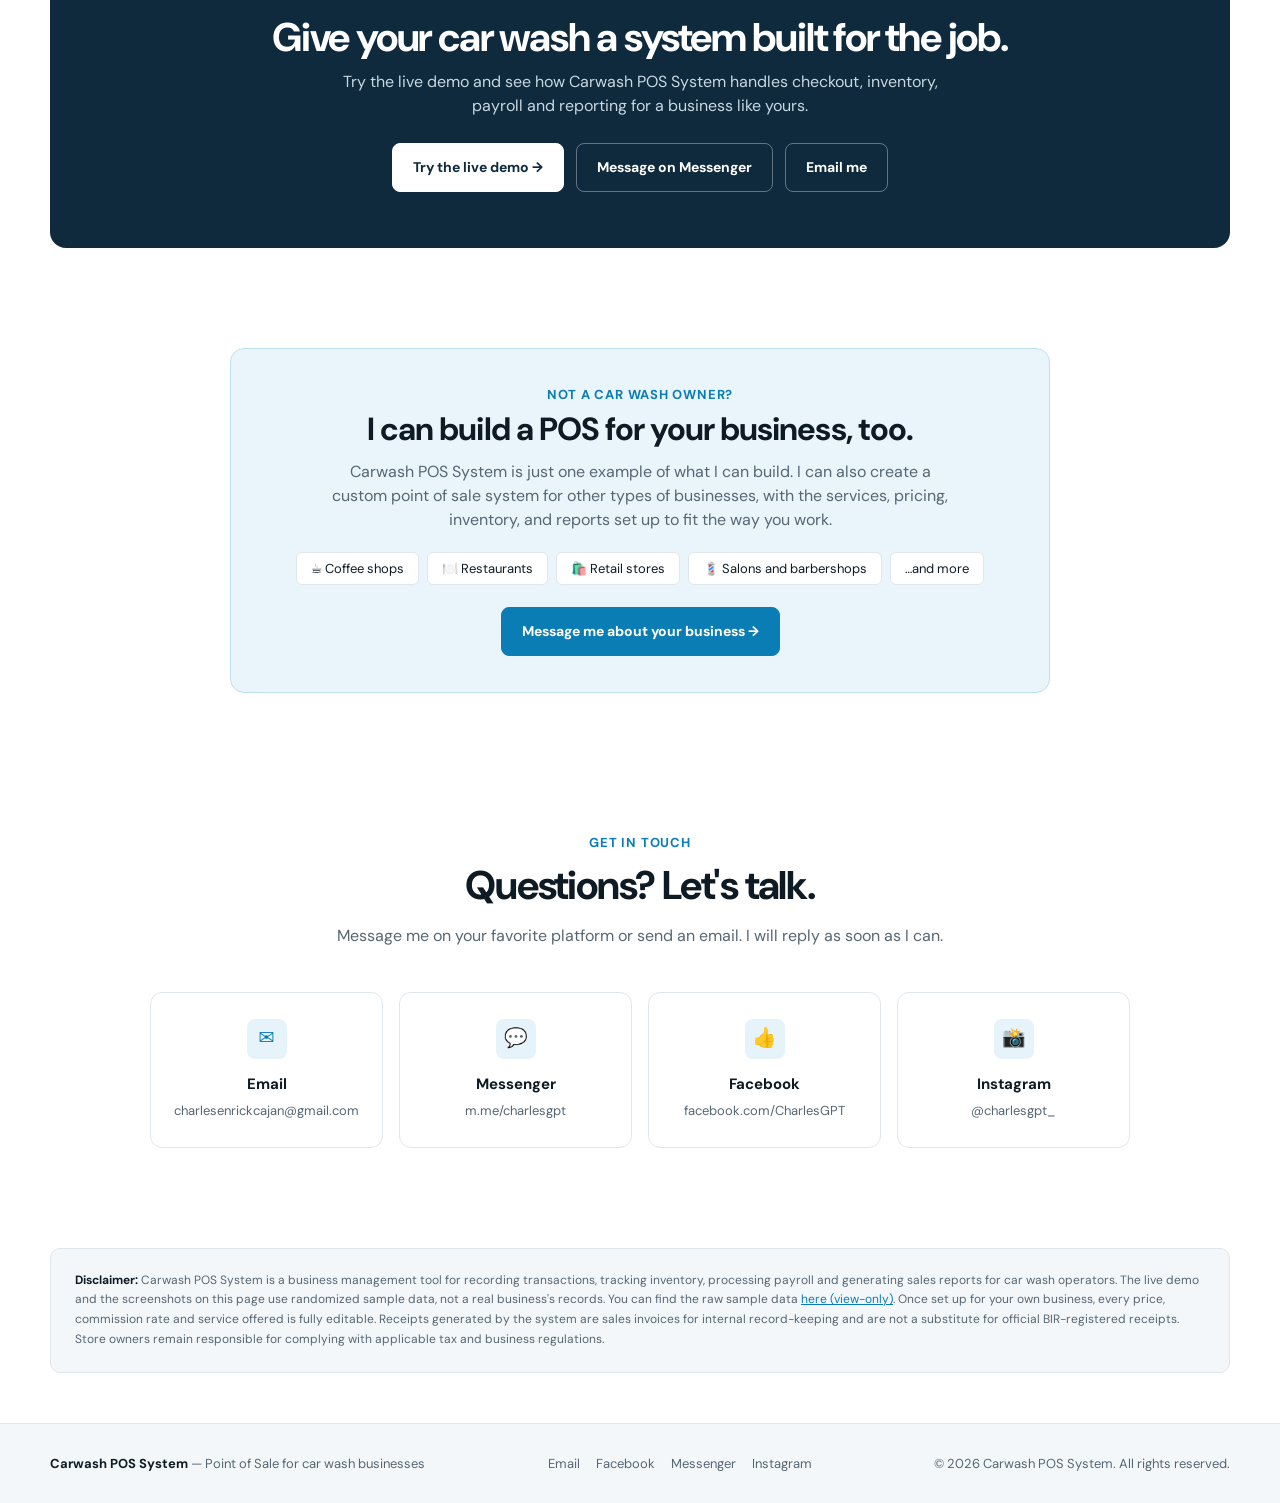
==== commit 44af91ff: "Add files via upload" ====
--- a/index.html
+++ b/index.html
@@ -5,7 +5,7 @@
 <meta name="viewport" content="width=device-width, initial-scale=1.0">
 <title>Carwash POS System — Point of Sale Software for Car Wash Businesses</title>
 <meta name="description" content="Carwash POS System is a complete point of sale built for car wash businesses in the Philippines. Run checkout, track inventory, manage payroll and see sales reports — all in one system.">
-<meta name="theme-color" content="#071018">
+<meta name="theme-color" content="#ffffff">
 
 <meta property="og:type" content="website">
 <meta property="og:title" content="Carwash POS System — Point of Sale for Car Wash Businesses">
@@ -13,160 +13,181 @@
 <meta property="og:image" content="assets/dashboard.png">
 <meta name="twitter:card" content="summary_large_image">
 
-<link rel="icon" href="data:image/svg+xml,%3Csvg xmlns='http://www.w3.org/2000/svg' viewBox='0 0 100 100'%3E%3Crect width='100' height='100' rx='22' fill='%23071018'/%3E%3Ctext x='50' y='68' font-size='58' text-anchor='middle'%3E%F0%9F%9A%97%3C/text%3E%3C/svg%3E">
+<link rel="icon" href="data:image/svg+xml,%3Csvg xmlns='http://www.w3.org/2000/svg' viewBox='0 0 100 100'%3E%3Crect width='100' height='100' rx='22' fill='%230b7db5'/%3E%3Ctext x='50' y='68' font-size='58' text-anchor='middle'%3E%F0%9F%9A%97%3C/text%3E%3C/svg%3E">
 
 <link rel="preconnect" href="https://fonts.googleapis.com">
 <link rel="preconnect" href="https://fonts.gstatic.com" crossorigin>
 <link href="https://fonts.googleapis.com/css2?family=DM+Sans:wght@400;500;600;700;800&display=swap" rel="stylesheet">
 <style>
 :root{
-  --bg:#071018;
-  --bg2:#0b1720;
-  --card:#0f1d27;
-  --card2:#122431;
-  --text:#f5f8fb;
-  --muted:#9eb0bd;
-  --line:rgba(255,255,255,.09);
-  --accent:#55d6ff;
-  --accent2:#7b8cff;
-  --green:#62e6a8;
+  --bg:#ffffff;
+  --bg2:#f4f7fa;
+  --text:#0f1b24;
+  --muted:#566673;
+  --line:#dfe6ec;
+  --accent:#0b7db5;
+  --accent-dark:#096896;
+  --green:#16915f;
+  --navy:#0f2a3d;
   --max:1180px;
 }
 *{box-sizing:border-box}
 html{scroll-behavior:smooth}
-body{
-  margin:0;background:
-  radial-gradient(circle at 80% 10%,rgba(85,214,255,.12),transparent 30%),
-  radial-gradient(circle at 15% 25%,rgba(123,140,255,.12),transparent 28%),
-  var(--bg);
-  color:var(--text);font-family:"DM Sans",system-ui,sans-serif;line-height:1.5;
-}
+body{margin:0;background:var(--bg);color:var(--text);font-family:"DM Sans",system-ui,sans-serif;line-height:1.5}
 a{color:inherit;text-decoration:none}
 .container{width:min(var(--max),calc(100% - 40px));margin:auto}
-nav{
-  position:sticky;top:0;z-index:30;
-  backdrop-filter:blur(18px);
-  background:rgba(7,16,24,.78);
-  border-bottom:1px solid var(--line);
-}
-.navin{height:76px;display:flex;align-items:center;justify-content:space-between}
-.logo{font-weight:800;letter-spacing:-.04em;font-size:19px;display:flex;align-items:center;gap:9px}
+nav{position:sticky;top:0;z-index:30;background:#fff;border-bottom:1px solid var(--line)}
+.navin{height:72px;display:flex;align-items:center;justify-content:space-between}
+.logo{font-weight:800;letter-spacing:-.03em;font-size:19px;display:flex;align-items:center;gap:9px}
 .logo span{color:var(--accent)}
-.navlinks{display:flex;gap:28px;color:#b8c7d1;font-size:14px}
-.navlinks a:hover{color:white}
-.btn{
-  display:inline-flex;align-items:center;justify-content:center;gap:8px;
-  padding:13px 20px;border-radius:10px;font-weight:700;font-size:14px;
-  border:1px solid var(--line);transition:.2s;cursor:pointer
-}
-.btn.primary{background:var(--accent);color:#031018;border-color:var(--accent);box-shadow:0 8px 30px rgba(85,214,255,.18)}
-.btn.primary:hover{transform:translateY(-2px);filter:brightness(1.05)}
-.btn.ghost{background:rgba(255,255,255,.035)}
-.btn.ghost:hover{background:rgba(255,255,255,.08)}
+.navlinks{display:flex;gap:26px;color:var(--muted);font-size:14px;font-weight:500}
+.navlinks a:hover{color:var(--text)}
+.btn{display:inline-flex;align-items:center;justify-content:center;gap:8px;padding:13px 20px;border-radius:8px;font-weight:700;font-size:14px;border:1px solid var(--line);transition:background .15s,border-color .15s;cursor:pointer;font-family:inherit}
+.btn.primary{background:var(--accent);color:#fff;border-color:var(--accent)}
+.btn.primary:hover{background:var(--accent-dark);border-color:var(--accent-dark)}
+.btn.ghost{background:#fff;color:var(--text)}
+.btn.ghost:hover{background:var(--bg2);border-color:#c9d4dc}
 .navRight{display:flex;align-items:center;gap:10px}
-.hero{padding:88px 0 76px;position:relative;overflow:hidden}
-.heroGrid{display:grid;grid-template-columns:1.02fr .98fr;gap:60px;align-items:center}
-.eyebrow{
-  display:inline-flex;align-items:center;gap:8px;border:1px solid rgba(85,214,255,.2);
-  background:rgba(85,214,255,.07);color:#9fe8ff;padding:7px 12px;border-radius:99px;
-  font-size:13px;font-weight:600
-}
-h1{font-size:clamp(40px,5.6vw,68px);line-height:1.02;letter-spacing:-.045em;margin:22px 0}
-h1 .grad{background:linear-gradient(90deg,#fff 15%,#72ddff 70%,#8493ff);-webkit-background-clip:text;background-clip:text;color:transparent}
-.hero p{font-size:18px;color:var(--muted);max-width:600px;margin:0 0 30px}
+.hero{padding:80px 0 72px;position:relative;overflow:hidden;background:var(--bg2);border-bottom:1px solid var(--line)}
+.heroGrid{display:grid;grid-template-columns:1.02fr .98fr;gap:56px;align-items:center}
+.eyebrow{display:inline-flex;align-items:center;gap:8px;border:1px solid #bfdff0;background:#e7f3fa;color:var(--accent-dark);padding:6px 12px;border-radius:6px;font-size:13px;font-weight:700}
+h1{font-size:clamp(38px,5.2vw,62px);line-height:1.04;letter-spacing:-.04em;margin:20px 0;color:var(--text)}
+h1 .grad{color:var(--accent)}
+.hero p{font-size:18px;color:var(--muted);max-width:600px;margin:0 0 28px}
 .heroBtns{display:flex;gap:12px;flex-wrap:wrap}
-.priceNote{color:#7c8f9b;font-size:13px;margin-top:10px}
-.micro{display:grid;grid-template-columns:repeat(2,auto);gap:12px 26px;margin-top:30px;color:#c3d2db;font-size:14px}
+.priceNote{color:var(--muted);font-size:13.5px;margin-top:12px}
+.micro{display:grid;grid-template-columns:repeat(2,auto);gap:12px 26px;margin-top:28px;color:var(--text);font-size:14px;font-weight:500}
 .micro span{display:flex;align-items:center}
 .micro span::before{content:"✓";color:var(--green);font-weight:800;margin-right:9px}
-.appFrame{
-  position:relative;border:1px solid rgba(255,255,255,.13);border-radius:18px;
-  padding:9px;background:rgba(255,255,255,.045);box-shadow:0 35px 90px rgba(0,0,0,.45);
-}
-.appFrame img{width:100%;display:block;border-radius:11px}
-.glow{position:absolute;inset:auto 10% -12% 10%;height:120px;background:var(--accent);filter:blur(80px);opacity:.18;z-index:-1}
-section{padding:88px 0}
-.sectionHead{text-align:center;max-width:700px;margin:0 auto 46px}
-.kicker{color:var(--accent);font-size:13px;font-weight:700}
-h2{font-size:clamp(30px,3.6vw,44px);line-height:1.1;letter-spacing:-.03em;margin:10px 0}
+.appFrame{position:relative;border:1px solid var(--line);border-radius:12px;padding:8px;background:#fff}
+.appFrame img{width:100%;display:block;border-radius:6px}
+.glow{display:none}
+section{padding:80px 0}
+.sectionHead{text-align:center;max-width:700px;margin:0 auto 44px}
+.kicker{color:var(--accent);font-size:13px;font-weight:700;text-transform:uppercase;letter-spacing:.06em}
+h2{font-size:clamp(28px,3.4vw,40px);line-height:1.12;letter-spacing:-.03em;margin:10px 0;color:var(--text)}
 .sectionHead p{color:var(--muted);font-size:16px}
-.stats{display:grid;grid-template-columns:repeat(4,1fr);border:1px solid var(--line);border-radius:16px;overflow:hidden;background:rgba(255,255,255,.025)}
-.stat{padding:25px;border-right:1px solid var(--line);text-align:center}
+.stats{display:grid;grid-template-columns:repeat(4,1fr);border:1px solid var(--line);border-radius:12px;overflow:hidden;background:#fff}
+.stat{padding:24px;border-right:1px solid var(--line);text-align:center}
 .stat:last-child{border:0}
-.stat strong{display:block;font-size:20px}.stat span{font-size:13px;color:var(--muted)}
+.stat strong{display:block;font-size:19px}.stat span{font-size:13px;color:var(--muted)}
 .features{display:grid;grid-template-columns:repeat(4,1fr);gap:16px}
-.feature{background:linear-gradient(145deg,rgba(255,255,255,.055),rgba(255,255,255,.02));border:1px solid var(--line);border-radius:16px;padding:24px}
-.icon{width:40px;height:40px;border-radius:11px;display:grid;place-items:center;background:rgba(85,214,255,.1);color:var(--accent);font-size:19px;margin-bottom:16px}
+.feature{background:#fff;border:1px solid var(--line);border-radius:12px;padding:24px}
+.icon{width:40px;height:40px;border-radius:8px;display:grid;place-items:center;background:#e7f3fa;color:var(--accent);font-size:19px;margin-bottom:16px}
 .feature h3{margin:0 0 7px;font-size:16px}.feature p{margin:0;color:var(--muted);font-size:13.5px}
 .showcase{display:grid;grid-template-columns:.8fr 1.2fr;gap:40px;align-items:center}
 .showcase.reverse .copy{order:2}.showcase.reverse .shotWrap{order:1}
 .copy p{color:var(--muted);font-size:16px}.checklist{padding:0;margin:22px 0;list-style:none}
-.checklist li{margin:11px 0;color:#d8e3e9;font-size:15px}.checklist li:before{content:"✓";color:var(--green);margin-right:10px;font-weight:800}
-.shot{border:1px solid var(--line);background:#0b1117;padding:10px;border-radius:16px;box-shadow:0 30px 70px rgba(0,0,0,.35)}
-.shot img{display:block;width:100%;border-radius:9px}
-.shotLabel{font-size:12px;color:var(--muted);margin:10px 2px 0}
+.checklist li{margin:11px 0;color:var(--text);font-size:15px}.checklist li:before{content:"✓";color:var(--green);margin-right:10px;font-weight:800}
+.shot{border:1px solid var(--line);background:#fff;padding:8px;border-radius:12px}
+.shot img{display:block;width:100%;border-radius:6px}
+.shotLabel{font-size:12.5px;color:var(--muted);margin:10px 2px 0}
 .altShots{display:grid;grid-template-columns:repeat(3,1fr);gap:18px;margin-top:18px}
 .workflow{display:grid;grid-template-columns:repeat(4,1fr);gap:14px}
-.step{position:relative;padding:24px;border:1px solid var(--line);border-radius:16px;background:rgba(255,255,255,.025)}
+.step{position:relative;padding:24px;border:1px solid var(--line);border-radius:12px;background:#fff}
 .num{font-size:13px;color:var(--accent);font-weight:700}.step h3{font-size:16px;margin:10px 0 5px}.step p{font-size:13.5px;color:var(--muted);margin:0}
-.darkBand{background:linear-gradient(180deg,transparent,rgba(85,214,255,.035),transparent)}
-.testimonial{border:1px solid var(--line);border-radius:20px;padding:40px;background:rgba(255,255,255,.025);max-width:760px;margin:0 auto;text-align:center}
-.testimonial p{font-size:20px;line-height:1.5;color:#e7eff3;margin:0 0 18px}
+.altBand{background:var(--bg2);border-top:1px solid var(--line);border-bottom:1px solid var(--line)}
+.testimonial{border:1px solid var(--line);border-radius:14px;padding:40px;background:#fff;max-width:760px;margin:0 auto;text-align:center}
+.testimonial p{font-size:20px;line-height:1.5;color:var(--text);margin:0 0 18px}
 .testimonial .who{color:var(--muted);font-size:14px}
-.cta{
-  border:1px solid rgba(85,214,255,.2);border-radius:24px;padding:60px;
-  background:radial-gradient(circle at 85% 20%,rgba(85,214,255,.12),transparent 35%),rgba(255,255,255,.025);
-  text-align:center
-}
-.cta p{color:var(--muted);max-width:600px;margin:0 auto 25px}
-footer{border-top:1px solid var(--line);padding:30px 0;color:#81919b;font-size:13px}
+.cta{border-radius:16px;padding:56px;background:var(--navy);text-align:center;color:#fff}
+.cta h2{color:#fff}
+.cta .kicker{color:#7fd3f5}
+.cta p{color:#c7d8e3;max-width:600px;margin:0 auto 25px}
+.cta .btn.primary{background:#fff;color:var(--navy);border-color:#fff}
+.cta .btn.primary:hover{background:#e7f3fa;border-color:#e7f3fa}
+.cta .btn.ghost{background:transparent;color:#fff;border-color:rgba(255,255,255,.35)}
+.cta .btn.ghost:hover{background:rgba(255,255,255,.1)}
+footer{border-top:1px solid var(--line);background:var(--bg2);padding:30px 0;color:var(--muted);font-size:13px}
 .footerin{display:flex;justify-content:space-between;gap:20px;flex-wrap:wrap}
 .mobileMenu{display:none}
 
 .contactGrid{display:grid;grid-template-columns:repeat(4,1fr);gap:16px;max-width:980px;margin:0 auto}
-.contactCard{display:flex;flex-direction:column;align-items:center;gap:6px;text-align:center;padding:26px 18px;border:1px solid var(--line);border-radius:16px;background:linear-gradient(145deg,rgba(255,255,255,.055),rgba(255,255,255,.02));transition:.2s;word-break:break-word}
-.contactCard:hover{transform:translateY(-3px);border-color:rgba(85,214,255,.4);background:rgba(85,214,255,.06)}
+.contactCard{display:flex;flex-direction:column;align-items:center;gap:6px;text-align:center;padding:26px 18px;border:1px solid var(--line);border-radius:12px;background:#fff;transition:border-color .15s,background .15s;word-break:break-word}
+.contactCard:hover{border-color:var(--accent);background:#f4f9fc}
 .contactCard .icon{margin-bottom:8px}
 .contactCard strong{font-size:15px}
 .contactCard span{font-size:13px;color:var(--muted)}
 .footerLinks{display:flex;gap:16px;flex-wrap:wrap}
-.footerLinks a:hover{color:white}
-.customNote{max-width:820px;margin:0 auto;text-align:center;border:1px solid rgba(85,214,255,.22);border-radius:20px;padding:36px 32px;background:radial-gradient(circle at 50% 0%,rgba(85,214,255,.1),rgba(255,255,255,.025) 60%)}
-.customNote h2{font-size:clamp(24px,3vw,34px);margin:8px 0 12px}
+.footerLinks a:hover{color:var(--text)}
+.customNote{max-width:820px;margin:0 auto;text-align:center;border:1px solid #bfdff0;border-radius:14px;padding:36px 32px;background:#eaf5fb}
+.customNote h2{font-size:clamp(24px,3vw,32px);margin:8px 0 12px}
 .customNote p{color:var(--muted);margin:0 auto 20px;max-width:620px}
 .tags{display:flex;flex-wrap:wrap;gap:8px;justify-content:center;margin:0 0 22px}
-.tags span{border:1px solid var(--line);background:rgba(255,255,255,.04);border-radius:99px;padding:6px 14px;font-size:13px;color:#d8e3e9}
+.tags span{border:1px solid var(--line);background:#fff;border-radius:6px;padding:6px 14px;font-size:13px;color:var(--text)}
+.promoBar{background:var(--navy);text-align:center;padding:9px 14px;font-size:13.5px;color:#e6f2f9}
+.promoBar b{color:#ffd08a}
+.promoBar a{margin-left:10px;color:var(--navy);background:#fff;padding:4px 12px;border-radius:6px;font-weight:700;font-size:12.5px;white-space:nowrap}
+.cd{display:inline-flex;gap:6px;margin:0 6px;vertical-align:middle}
+.cd span{background:rgba(255,255,255,.12);border-radius:6px;padding:2px 7px;font-weight:700;font-variant-numeric:tabular-nums;font-size:13px}
+.cd.big{display:flex;justify-content:center;gap:10px;margin:0 0 18px}
+.cd.big span{background:var(--bg2);border:1px solid var(--line);color:var(--text);padding:8px 12px;font-size:20px;border-radius:8px;min-width:58px}
+.cd.big span small{display:block;font-size:10px;font-weight:600;color:var(--muted);text-transform:uppercase;letter-spacing:.06em}
+.compare{display:grid;grid-template-columns:1fr 1fr;gap:18px;max-width:980px;margin:0 auto}
+.cmpCol{border:1px solid var(--line);border-radius:14px;padding:28px;background:#fff}
+.cmpCol.before{border-color:#f0c9c9;background:#fff6f6}
+.cmpCol.after{border-color:#bfe5d1;background:#f1faf5}
+.cmpTag{font-weight:700;font-size:15px;margin-bottom:14px}
+.cmpCol ul{list-style:none;margin:0;padding:0}
+.cmpCol li{padding:10px 0 10px 28px;position:relative;color:var(--text);font-size:14.5px;border-top:1px solid rgba(15,27,36,.08)}
+.cmpCol li:first-child{border-top:0}
+.cmpCol.before li:before{content:"✕";position:absolute;left:0;color:#d64545;font-weight:800}
+.cmpCol.after li:before{content:"✓";position:absolute;left:0;color:var(--green);font-weight:800}
+.painGrid{display:grid;grid-template-columns:repeat(3,1fr);gap:16px;max-width:980px;margin:18px auto 0}
+.pain{border:1px solid var(--line);border-radius:12px;padding:22px;background:#fff}
+.pain h3{margin:0 0 6px;font-size:15px}.pain p{margin:0;color:var(--muted);font-size:13.5px}
+.faq{max-width:780px;margin:0 auto;display:grid;gap:10px}
+.faq details{border:1px solid var(--line);border-radius:10px;background:#fff;padding:0 20px}
+.faq summary{cursor:pointer;list-style:none;padding:18px 0;font-weight:600;font-size:15.5px;display:flex;justify-content:space-between;gap:16px}
+.faq summary::-webkit-details-marker{display:none}
+.faq summary:after{content:"+";color:var(--accent);font-size:20px;line-height:1}
+.faq details[open] summary:after{content:"–"}
+.faq details p{margin:0 0 18px;color:var(--muted);font-size:14.5px}
+@media(max-width:900px){
+  .compare,.painGrid{grid-template-columns:1fr}
+  .navlinks.open{display:flex;flex-direction:column;gap:0;position:absolute;top:100%;left:0;right:0;background:#fff;border-bottom:1px solid var(--line);padding:8px 20px 14px}
+  .navlinks.open a{padding:12px 0;border-bottom:1px solid var(--line);font-size:15px}
+}
 @media(max-width:900px){
   .navlinks{display:none}.mobileMenu{display:inline-flex}
   .heroGrid,.showcase{grid-template-columns:1fr}
   .showcase.reverse .copy,.showcase.reverse .shotWrap{order:0}
-  .hero{padding-top:60px}
+  .hero{padding-top:56px}
   .features{grid-template-columns:1fr 1fr}.workflow{grid-template-columns:1fr 1fr}
   .altShots{grid-template-columns:1fr 1fr}.contactGrid{grid-template-columns:1fr 1fr}
   .micro{grid-template-columns:1fr}
 }
 @media(max-width:620px){
   .container{width:min(var(--max),calc(100% - 28px))}
-  .navin{height:66px}.navin .btn.primary{display:none}
-  h1{font-size:42px}.hero p{font-size:16px}
-  section{padding:60px 0}.features,.workflow,.stats{grid-template-columns:1fr}
+  .navin{height:64px}.navin .btn.primary{display:none}
+  h1{font-size:40px}.hero p{font-size:16px}
+  section{padding:56px 0}.features,.workflow,.stats{grid-template-columns:1fr}
   .stat{border-right:0;border-bottom:1px solid var(--line)}.stat:last-child{border-bottom:0}
   .altShots{grid-template-columns:1fr}.contactGrid{grid-template-columns:1fr}.cta{padding:34px 20px}
   .testimonial{padding:28px}
+  .cd.big span{min-width:50px;padding:8px}
   .footerin{flex-direction:column}
 }
 </style>
 </head>
 <body>
 
+<div class="promoBar promo-only" id="promoBar">
+  🔥 <b>30% off lifetime license</b> — ends <b>November 15, 2026</b>
+  <span class="cd" id="cdMini"><span id="mD">--d</span><span id="mH">--h</span><span id="mM">--m</span><span id="mS">--s</span></span>
+  <a href="#pricing">Claim the discount</a>
+</div>
+
 <nav>
   <div class="container navin">
     <a class="logo" href="#">🚗 Carwash <span>POS System</span></a>
     <div class="navlinks">
+      <a href="#problem">Why switch</a>
       <a href="#features">Features</a>
       <a href="#showcase">Product tour</a>
       <a href="#workflow">How it works</a>
       <a href="#pricing">Pricing</a>
+      <a href="#faq">FAQ</a>
       <a href="#contact">Contact</a>
     </div>
     <div class="navRight">
@@ -187,7 +208,7 @@
         <a class="btn primary" href="https://script.google.com/macros/s/AKfycbwuPHX2gT5dBm05s4pNNNcfWLsP1GjEmOoE5k760rMn3SDWKkCgx2A4jeJ6hyJY8dIR3A/exec" target="_blank" rel="noopener">Try the live demo →</a>
         <a class="btn ghost" href="#showcase">See it in action</a>
       </div>
-      <div class="priceNote"><s style="opacity:.6">₱10,000</s> ₱7,000 one-time license (30% off, limited time) · lifetime access · no monthly fees</div>
+      <div class="priceNote" id="heroPrice"><s style="opacity:.6">₱10,000</s> <b style="color:var(--text)">₱7,000</b> one-time license · <span style="color:#b45f06;font-weight:600">30% off until November 15, 2026</span> · lifetime access · no monthly fees</div>
       <div class="priceNote">The live demo runs on randomized sample data. The prices, commissions, and services shown are all editable in your own setup.</div>
       <div class="micro">
         <span>60-second checkout</span>
@@ -203,13 +224,55 @@
   </div>
 </section>
 
-<section class="darkBand" style="padding:56px 0">
+<section class="altBand" style="padding:56px 0">
   <div class="container">
     <div class="stats">
       <div class="stat"><strong>Checkout</strong><span>Vehicle size → service → payment</span></div>
       <div class="stat"><strong>Inventory</strong><span>Stock levels for oil, soap, and supplies</span></div>
       <div class="stat"><strong>Payroll</strong><span>Commission-based staff payouts</span></div>
       <div class="stat"><strong>Reports</strong><span>Daily, weekly, monthly, and yearly sales</span></div>
+    </div>
+  </div>
+</section>
+
+<section id="problem">
+  <div class="container">
+    <div class="sectionHead">
+      <div class="kicker">Sound familiar?</div>
+      <h2>Still writing every sale in a notebook?</h2>
+      <p>Many car washes still run on a logbook, a calculator and a pile of receipts. It works, until a page goes missing, the totals don't match, or you're tallying commissions at midnight.</p>
+    </div>
+    <div class="compare">
+      <div class="cmpCol before">
+        <div class="cmpTag">😩 Before: notebook &amp; calculator</div>
+        <ul>
+          <li>Every car, plate number and payment written by hand</li>
+          <li>Illegible entries, skipped lines, and lost pages</li>
+          <li>Month-end totals added up manually, with errors</li>
+          <li>Staff commissions computed by hand, and disputed</li>
+          <li>Supplies run out because nobody tracked the stock</li>
+          <li>No idea how much you earned today until you close</li>
+        </ul>
+      </div>
+      <div class="cmpCol after">
+        <div class="cmpTag">😎 After: Carwash POS System</div>
+        <ul>
+          <li>One checkout screen records the vehicle, services and payment</li>
+          <li>Every transaction saved and searchable by plate or customer</li>
+          <li>Daily, weekly, monthly and yearly totals computed for you</li>
+          <li>Commissions calculated from the rates you set</li>
+          <li>Stock levels tracked, with low-stock alerts</li>
+          <li>Today's sales visible the moment each sale is submitted</li>
+        </ul>
+      </div>
+    </div>
+    <div class="painGrid">
+      <div class="pain"><h3>📓 Handwritten records get lost</h3><p>Notebooks get wet, torn or misplaced. Digital records stay put and can be looked up anytime.</p></div>
+      <div class="pain"><h3>⏱️ Closing the day takes too long</h3><p>Stop re-adding pages of sales. Your totals are already there when the last car leaves.</p></div>
+      <div class="pain"><h3>🤝 Fair, transparent payouts</h3><p>When commissions come straight from recorded jobs, there's less arguing over who did what.</p></div>
+    </div>
+    <div style="text-align:center;margin-top:30px">
+      <a class="btn primary" href="https://script.google.com/macros/s/AKfycbwuPHX2gT5dBm05s4pNNNcfWLsP1GjEmOoE5k760rMn3SDWKkCgx2A4jeJ6hyJY8dIR3A/exec" target="_blank" rel="noopener">See how it replaces your notebook →</a>
     </div>
   </div>
 </section>
@@ -259,13 +322,13 @@
   </div>
 </section>
 
-<section class="darkBand">
+<section class="altBand">
   <div class="container">
     <div class="sectionHead">
       <div class="kicker">02 — Reports & records</div>
       <h2>Know exactly how the business is doing.</h2>
       <p>Every completed transaction feeds straight into your reports. Check today's numbers, compare weeks and months, and pull up any past sale in seconds.</p>
-      <p style="font-size:14px;margin-top:4px"><a href="https://docs.google.com/spreadsheets/d/1op20wy3WUa70XN4pXWt2zLRYUpI8mG91AfCGZJM5gbc/edit?usp=sharing" target="_blank" rel="noopener" style="color:var(--accent);border-bottom:1px solid rgba(85,214,255,.35)">Browse the underlying sample data (view-only) →</a></p>
+      <p style="font-size:14px;margin-top:4px"><a href="https://docs.google.com/spreadsheets/d/1op20wy3WUa70XN4pXWt2zLRYUpI8mG91AfCGZJM5gbc/edit?usp=sharing" target="_blank" rel="noopener" style="color:var(--accent);border-bottom:1px solid rgba(11,125,181,.35)">Browse the underlying sample data (view-only) →</a></p>
     </div>
     <div class="shot"><img src="assets/dashboard.png" alt="Carwash POS System overview dashboard with today's sales, monthly performance chart and daily, weekly and monthly detail"></div>
     <div class="shotLabel" style="text-align:center">Overview — today's sales, monthly trends, and daily/weekly/monthly breakdowns</div>
@@ -325,7 +388,7 @@
   </div>
 </section>
 
-<section class="darkBand">
+<section class="altBand">
   <div class="container">
     <div class="testimonial">
       <p>No more closing the day with a notebook and a calculator. Every transaction, every peso and every staff commission is accounted for the moment the sale is submitted — ready to review the second you need it.</p>
@@ -342,15 +405,16 @@
       <p>No subscriptions, no per-branch fees, no surprise renewals. Pay once and the system is yours to run for as long as your car wash is open.</p>
     </div>
     <div style="max-width:520px;margin:auto">
-      <div class="feature" style="text-align:center;padding:42px 30px;border-color:rgba(85,214,255,.28);background:radial-gradient(circle at 50% 0%,rgba(85,214,255,.12),rgba(255,255,255,.025) 45%)">
-        <div style="display:inline-flex;align-items:center;gap:6px;background:rgba(255,159,67,.12);color:#ffb976;border:1px solid rgba(255,159,67,.35);border-radius:99px;padding:5px 13px;font-size:12px;font-weight:700;margin-bottom:14px">⏳ Limited-time offer — price goes back up soon</div>
+      <div class="feature" style="text-align:center;padding:42px 30px;border:2px solid var(--accent);background:#fff">
+        <div class="promo-only" style="display:inline-flex;align-items:center;gap:6px;background:#fff4e5;color:#b45f06;border:1px solid #f5c58a;border-radius:6px;padding:5px 13px;font-size:12px;font-weight:700;margin-bottom:14px">⏳ Limited-time offer — ends November 15, 2026</div>
+        <div class="cd big promo-only"><span id="bD">--<small>Days</small></span><span id="bH">--<small>Hours</small></span><span id="bM">--<small>Min</small></span><span id="bS">--<small>Sec</small></span></div>
         <div class="kicker">Lifetime license</div>
-        <div style="margin-top:12px">
+        <div class="promo-only" style="margin-top:12px">
           <span style="font-size:20px;color:var(--muted);text-decoration:line-through">₱10,000</span>
-          <span style="display:inline-block;margin-left:8px;background:rgba(98,230,168,.12);color:var(--green);border:1px solid rgba(98,230,168,.3);border-radius:99px;padding:4px 10px;font-size:12px;font-weight:700;vertical-align:middle">30% OFF</span>
+          <span style="display:inline-block;margin-left:8px;background:#e6f7ee;color:var(--green);border:1px solid #b6e4cd;border-radius:6px;padding:4px 10px;font-size:12px;font-weight:700;vertical-align:middle">30% OFF</span>
         </div>
-        <div style="font-size:54px;line-height:1.1;font-weight:800;letter-spacing:-.04em;margin:6px 0 5px">₱7,000</div>
-        <div style="color:var(--muted);font-size:14px;margin-bottom:24px">One-time payment · no monthly fees · offer ends soon</div>
+        <div id="priceMain" style="font-size:54px;line-height:1.1;font-weight:800;letter-spacing:-.04em;margin:6px 0 5px">₱7,000</div>
+        <div id="priceSub" style="color:var(--muted);font-size:14px;margin-bottom:24px">One-time payment · no monthly fees · discount valid until November 15, 2026</div>
         <ul class="checklist" style="text-align:left;max-width:320px;margin:0 auto 28px">
           <li>Lifetime access to the full system</li>
           <li>Point of sale, built for car wash checkout</li>
@@ -363,6 +427,23 @@
         </ul>
         <a class="btn primary" href="https://m.me/charlesgpt">Message me to get started →</a>
       </div>
+    </div>
+  </div>
+</section>
+
+<section id="faq">
+  <div class="container">
+    <div class="sectionHead">
+      <div class="kicker">FAQ</div>
+      <h2>Quick answers before you decide.</h2>
+    </div>
+    <div class="faq">
+      <details><summary>Is it really a one-time payment?</summary><p>Yes. You pay once for a lifetime license. There are no monthly fees, per-branch fees or renewals.</p></details>
+      <details><summary>Until when is the 30% discount available?</summary><p>The ₱7,000 price (down from ₱10,000) is available until November 15, 2026. After that, the regular ₱10,000 price applies.</p></details>
+      <details><summary>Can I try it before buying?</summary><p>Yes. The live demo runs on randomized sample data so you can click through checkout, inventory, payroll and reports yourself.</p></details>
+      <details><summary>Can I change the services, prices and commissions?</summary><p>Yes. Everything shown in the demo is editable in your own setup: services, packages, add-ons, prices per vehicle size, and commission rates.</p></details>
+      <details><summary>Are the receipts official BIR receipts?</summary><p>No. Receipts are sales invoices for internal record-keeping. Business owners remain responsible for complying with applicable tax and business regulations.</p></details>
+      <details><summary>Can you build a POS for a different kind of business?</summary><p>Yes. I can build custom point of sale systems for coffee shops, restaurants, retail stores, salons and more. Message me with what you need.</p></details>
     </div>
   </div>
 </section>
@@ -426,8 +507,8 @@
 
 <section id="disclaimer" style="padding:20px 0 50px">
   <div class="container">
-    <div style="border:1px solid rgba(255,255,255,.1);border-radius:14px;padding:22px 24px;background:rgba(255,255,255,.025);color:#9eb0bd;font-size:12px;line-height:1.65">
-      <strong style="color:#dce6eb">Disclaimer:</strong> Carwash POS System is a business management tool for recording transactions, tracking inventory, processing payroll and generating sales reports for car wash operators. The live demo and the screenshots on this page use randomized sample data, not a real business's records. You can find the raw sample data <a href="https://docs.google.com/spreadsheets/d/1op20wy3WUa70XN4pXWt2zLRYUpI8mG91AfCGZJM5gbc/edit?usp=sharing" target="_blank" rel="noopener" style="color:#bcdce8">here (view-only)</a>. Once set up for your own business, every price, commission rate and service offered is fully editable. Receipts generated by the system are sales invoices for internal record-keeping and are not a substitute for official BIR-registered receipts. Store owners remain responsible for complying with applicable tax and business regulations.
+    <div style="border:1px solid var(--line);border-radius:10px;padding:22px 24px;background:var(--bg2);color:var(--muted);font-size:12px;line-height:1.65">
+      <strong style="color:var(--text)">Disclaimer:</strong> Carwash POS System is a business management tool for recording transactions, tracking inventory, processing payroll and generating sales reports for car wash operators. The live demo and the screenshots on this page use randomized sample data, not a real business's records. You can find the raw sample data <a href="https://docs.google.com/spreadsheets/d/1op20wy3WUa70XN4pXWt2zLRYUpI8mG91AfCGZJM5gbc/edit?usp=sharing" target="_blank" rel="noopener" style="color:var(--accent);text-decoration:underline">here (view-only)</a>. Once set up for your own business, every price, commission rate and service offered is fully editable. Receipts generated by the system are sales invoices for internal record-keeping and are not a substitute for official BIR-registered receipts. Store owners remain responsible for complying with applicable tax and business regulations.
     </div>
   </div>
 </section>
@@ -436,7 +517,7 @@
 
 <footer>
   <div class="container footerin">
-    <div><strong style="color:white">Carwash POS System</strong> — Point of Sale for car wash businesses</div>
+    <div><strong style="color:var(--text)">Carwash POS System</strong> — Point of Sale for car wash businesses</div>
     <div class="footerLinks">
       <a href="mailto:charlesenrickcajan@gmail.com">Email</a>
       <a href="https://www.facebook.com/CharlesGPT/" target="_blank" rel="noopener">Facebook</a>
@@ -447,5 +528,35 @@
   </div>
 </footer>
 
+<script>
+(function(){
+  // Promo ends at the very end of Nov 15, 2026 (Philippine time, UTC+8)
+  var END = new Date('2026-11-15T23:59:59+08:00').getTime();
+  var $ = function(id){return document.getElementById(id)};
+  var p2 = function(n){return n<10?'0'+n:''+n};
+  function expire(){
+    document.querySelectorAll('.promo-only').forEach(function(el){el.style.display='none'});
+    var pm=$('priceMain'); if(pm) pm.textContent='₱10,000';
+    var ps=$('priceSub'); if(ps) ps.textContent='One-time payment · no monthly fees';
+    var hp=$('heroPrice'); if(hp) hp.innerHTML='₱10,000 one-time license · lifetime access · no monthly fees';
+  }
+  function tick(){
+    var d = END - Date.now();
+    if(d<=0){expire();return false}
+    var days=Math.floor(d/864e5), h=Math.floor(d%864e5/36e5), m=Math.floor(d%36e5/6e4), s=Math.floor(d%6e4/1e3);
+    $('mD').textContent=days+'d'; $('mH').textContent=p2(h)+'h'; $('mM').textContent=p2(m)+'m'; $('mS').textContent=p2(s)+'s';
+    $('bD').firstChild.nodeValue=p2(days); $('bH').firstChild.nodeValue=p2(h); $('bM').firstChild.nodeValue=p2(m); $('bS').firstChild.nodeValue=p2(s);
+    return true;
+  }
+  if(tick()){ var t=setInterval(function(){ if(!tick()) clearInterval(t) },1000); }
+  // Mobile menu
+  var btn=document.querySelector('.mobileMenu'), links=document.querySelector('.navlinks');
+  if(btn&&links){
+    btn.addEventListener('click',function(){links.classList.toggle('open')});
+    links.querySelectorAll('a').forEach(function(a){a.addEventListener('click',function(){links.classList.remove('open')})});
+  }
+})();
+</script>
+
 </body>
 </html>
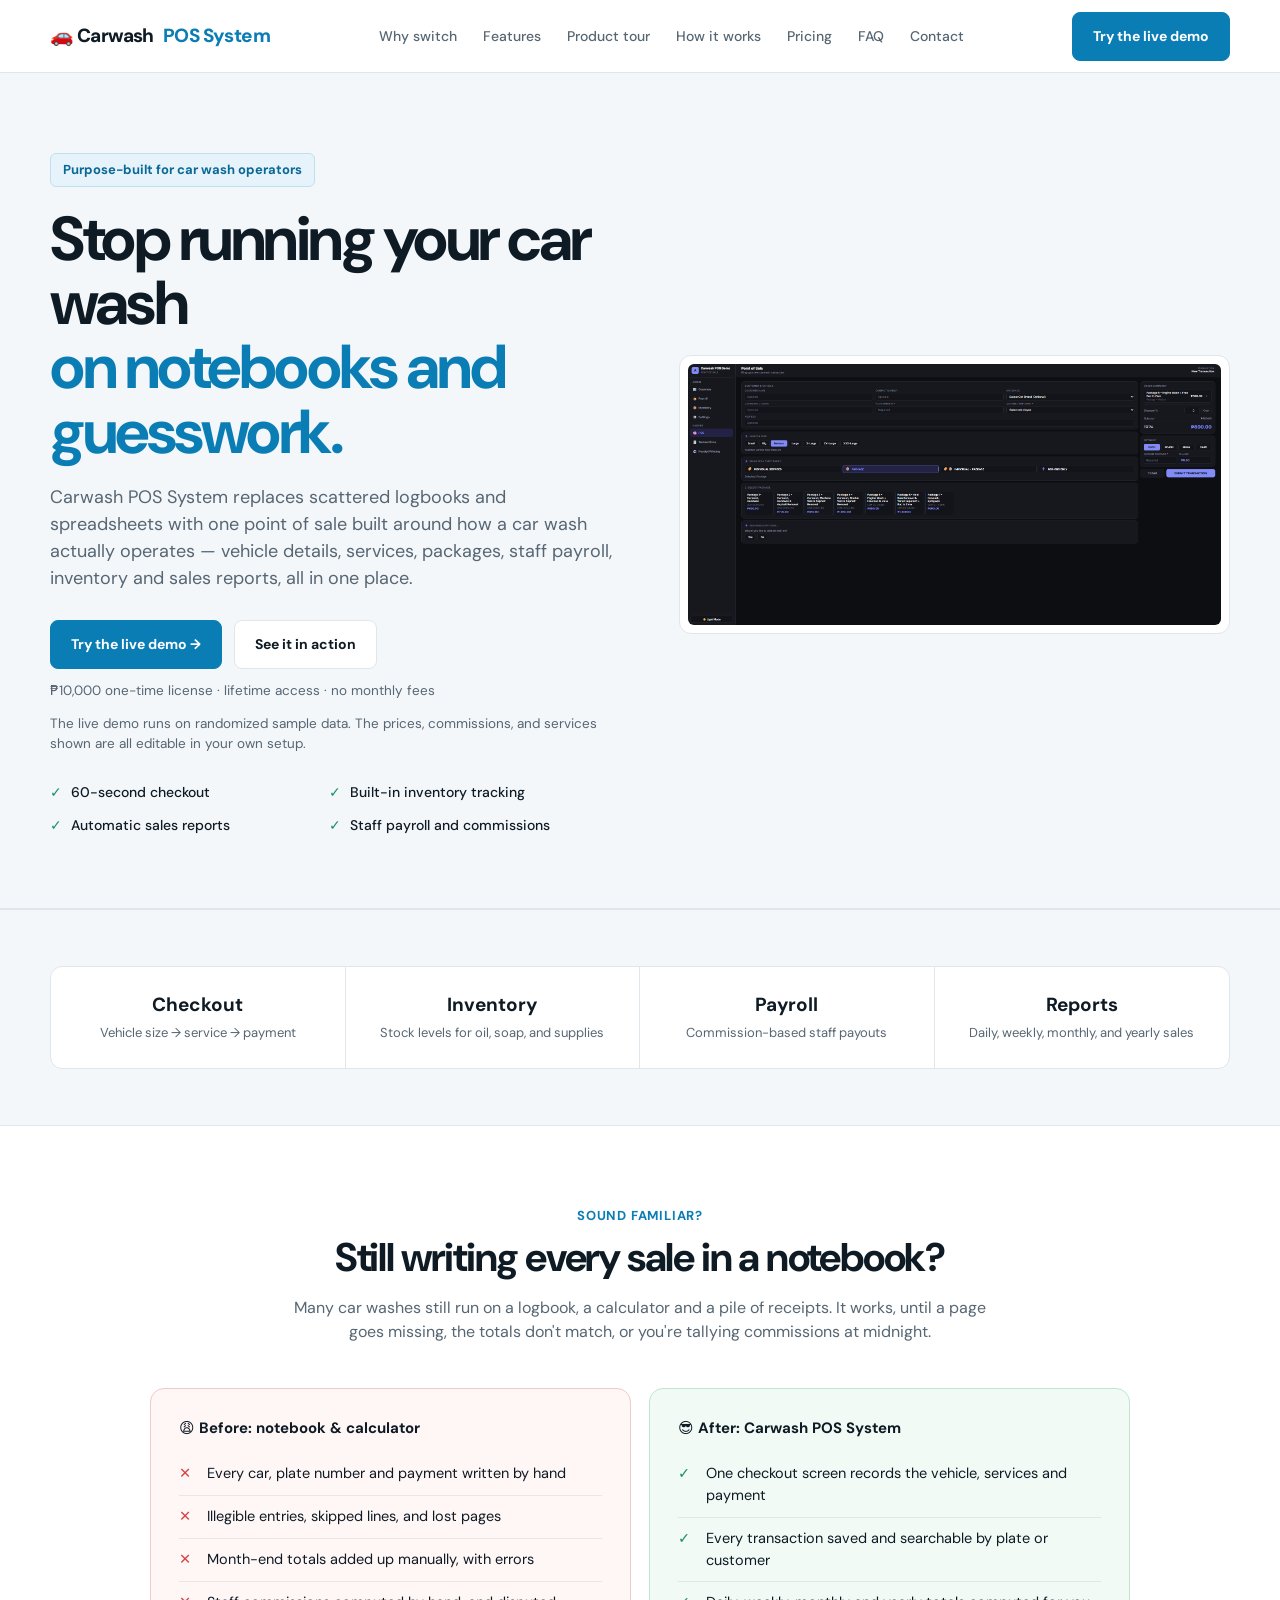
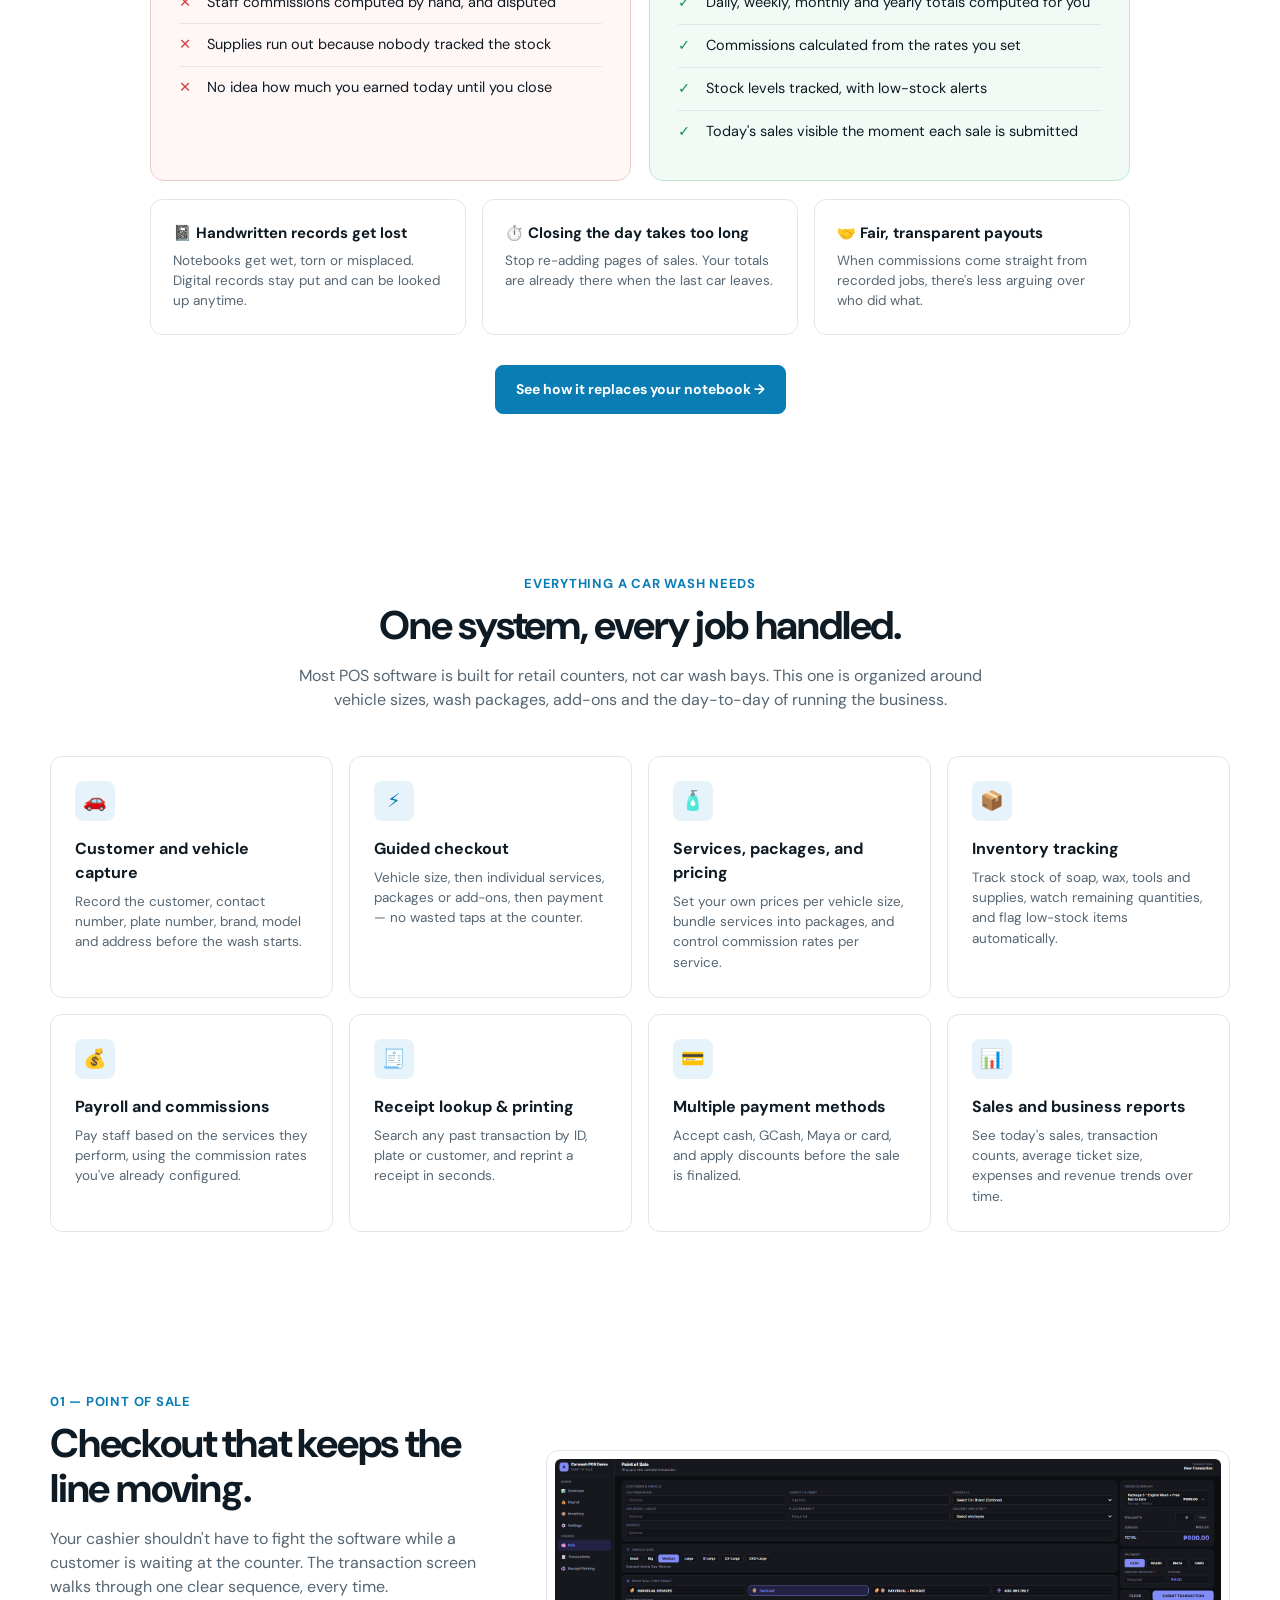
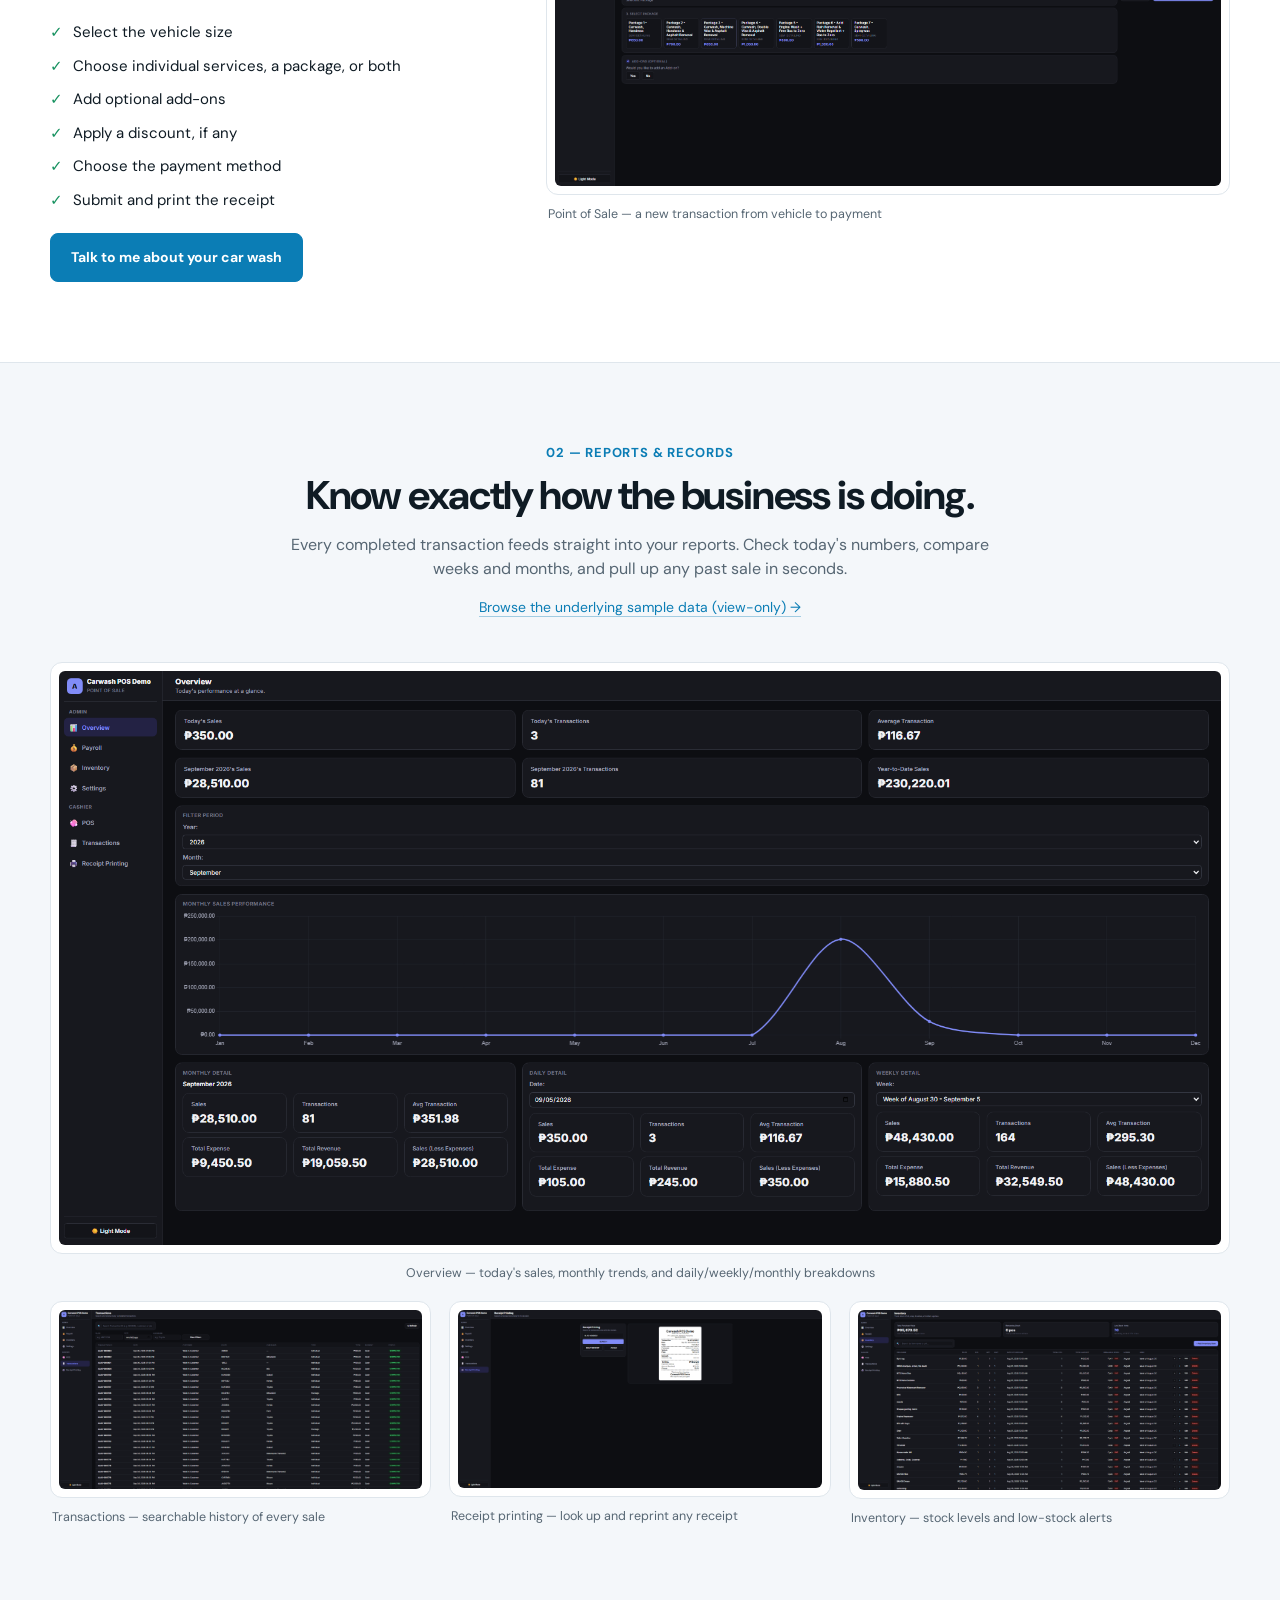
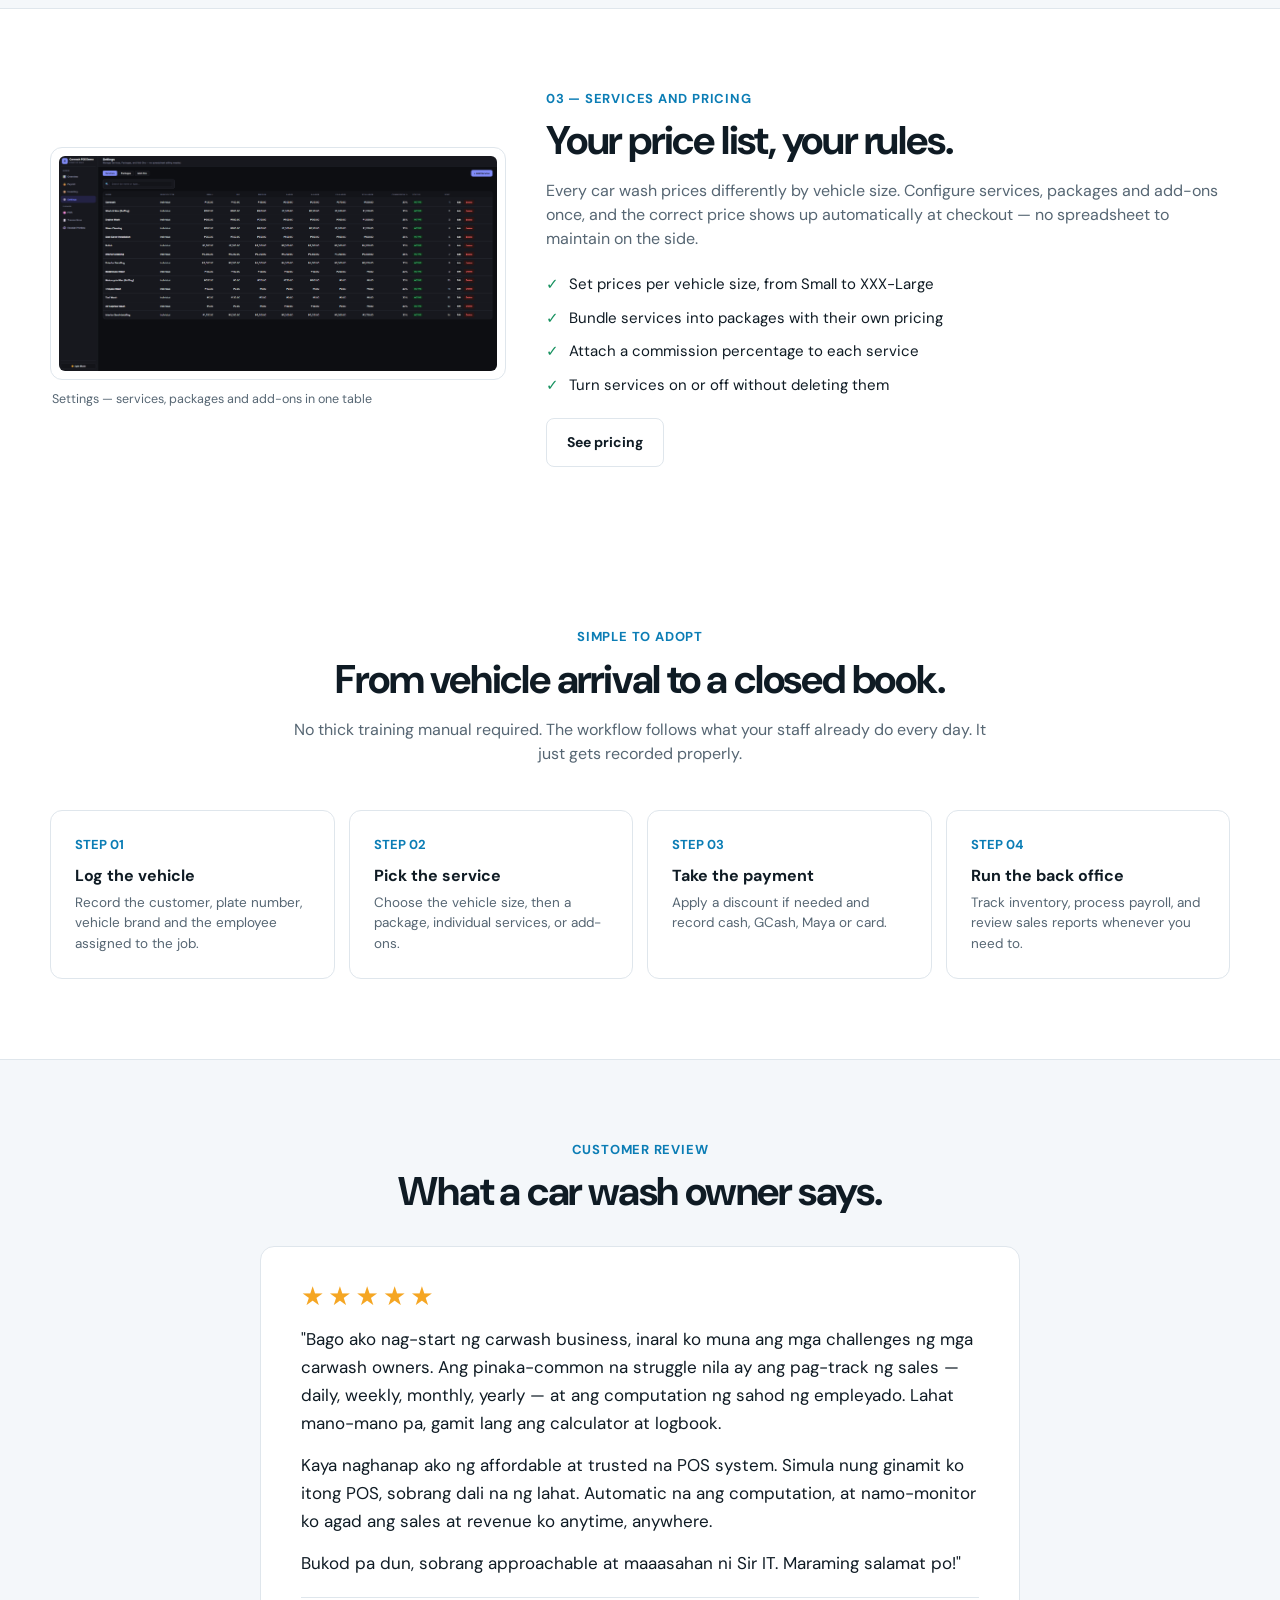
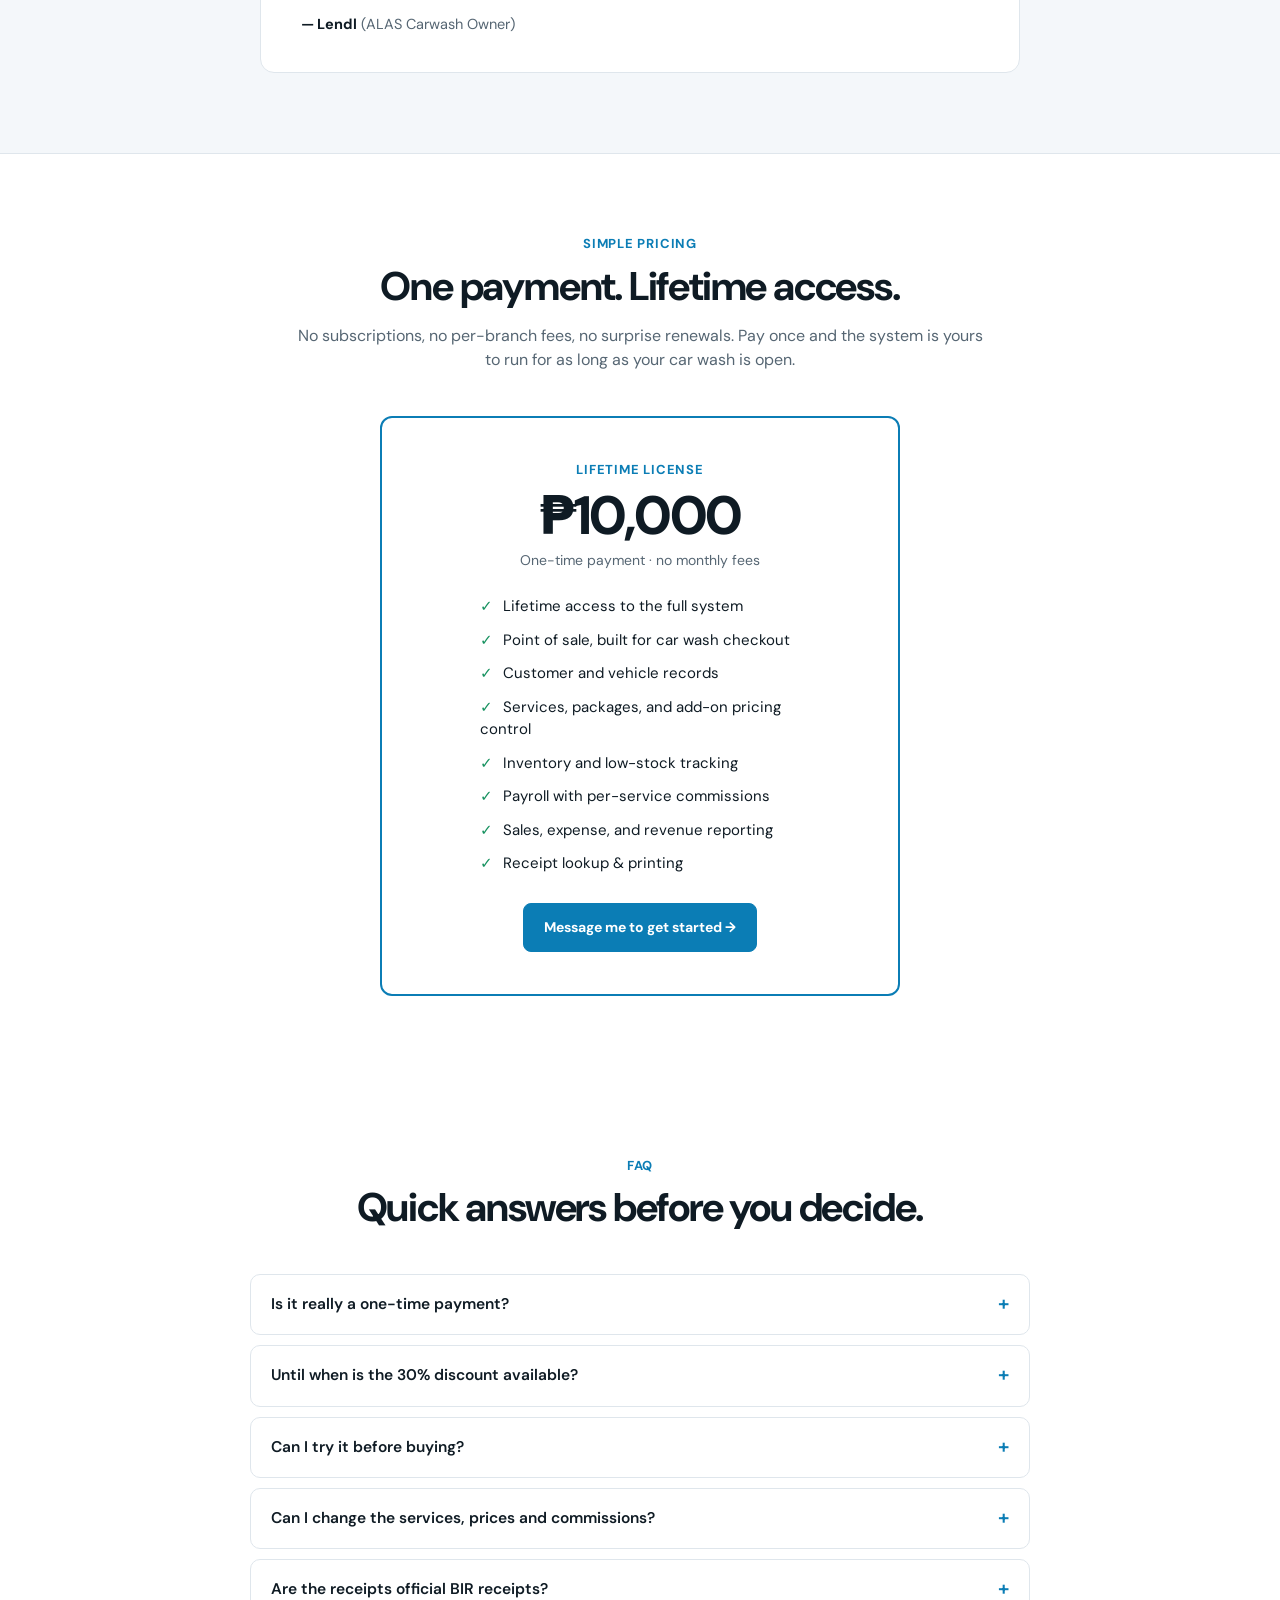
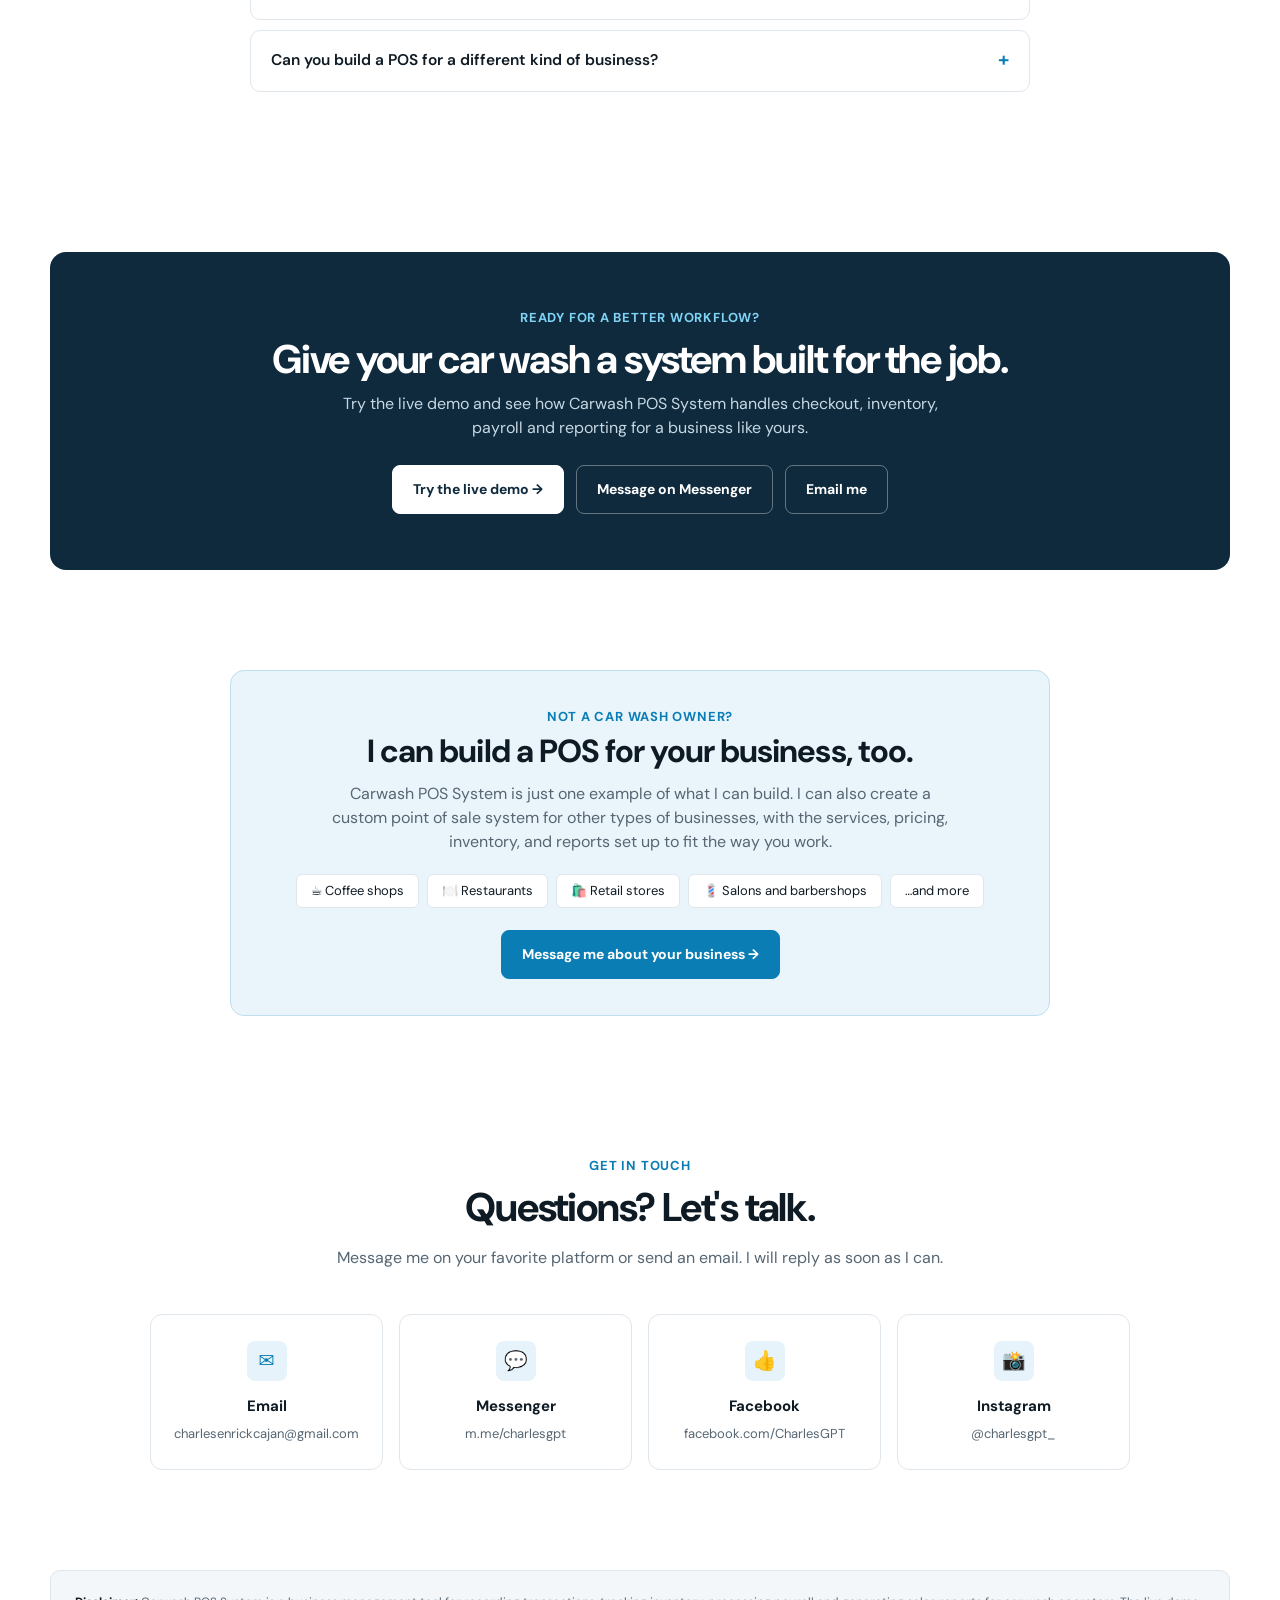
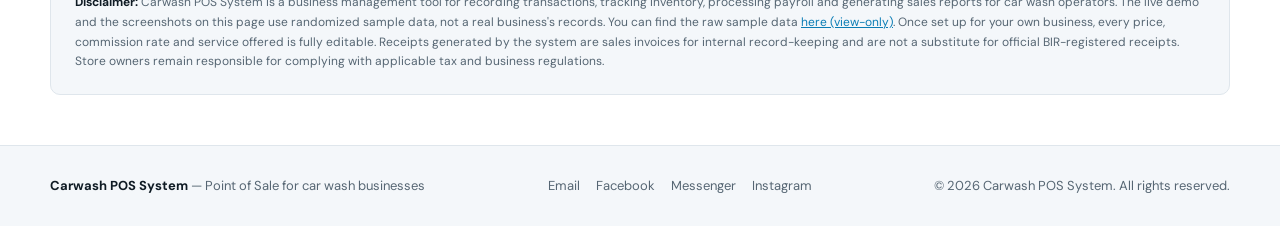
==== commit bf2f7570: "Add files via upload" ====
--- a/index.html
+++ b/index.html
@@ -90,6 +90,12 @@
 .testimonial{border:1px solid var(--line);border-radius:14px;padding:40px;background:#fff;max-width:760px;margin:0 auto;text-align:center}
 .testimonial p{font-size:20px;line-height:1.5;color:var(--text);margin:0 0 18px}
 .testimonial .who{color:var(--muted);font-size:14px}
+.review{text-align:left;padding:36px 40px}
+.review p{font-size:17px;line-height:1.65;margin:0 0 14px}
+.review .stars{color:#f5a623;font-size:26px;letter-spacing:4px;margin-bottom:16px;line-height:1}
+.review .who{margin-top:20px;padding-top:16px;border-top:1px solid var(--line);color:var(--muted);font-size:14.5px}
+.review .who strong{color:var(--text)}
+@media(max-width:620px){.review{padding:26px 20px}.review p{font-size:16px}}
 .cta{border-radius:16px;padding:56px;background:var(--navy);text-align:center;color:#fff}
 .cta h2{color:#fff}
 .cta .kicker{color:#7fd3f5}
@@ -390,9 +396,16 @@
 
 <section class="altBand">
   <div class="container">
-    <div class="testimonial">
-      <p>No more closing the day with a notebook and a calculator. Every transaction, every peso and every staff commission is accounted for the moment the sale is submitted — ready to review the second you need it.</p>
-      <div class="who">What changes on day one with Carwash POS System</div>
+    <div class="sectionHead" style="margin-bottom:32px">
+      <div class="kicker">Customer review</div>
+      <h2>What a car wash owner says.</h2>
+    </div>
+    <div class="testimonial review" lang="fil">
+      <div class="stars" role="img" aria-label="5 out of 5 stars">★★★★★</div>
+      <p>"Bago ako nag-start ng carwash business, inaral ko muna ang mga challenges ng mga carwash owners. Ang pinaka-common na struggle nila ay ang pag-track ng sales — daily, weekly, monthly, yearly — at ang computation ng sahod ng empleyado. Lahat mano-mano pa, gamit lang ang calculator at logbook.</p>
+      <p>Kaya naghanap ako ng affordable at trusted na POS system. Simula nung ginamit ko itong POS, sobrang dali na ng lahat. Automatic na ang computation, at namo-monitor ko agad ang sales at revenue ko anytime, anywhere.</p>
+      <p>Bukod pa dun, sobrang approachable at maaasahan ni Sir IT. Maraming salamat po!"</p>
+      <div class="who"><strong>— Lendl</strong> (ALAS Carwash Owner)</div>
     </div>
   </div>
 </section>
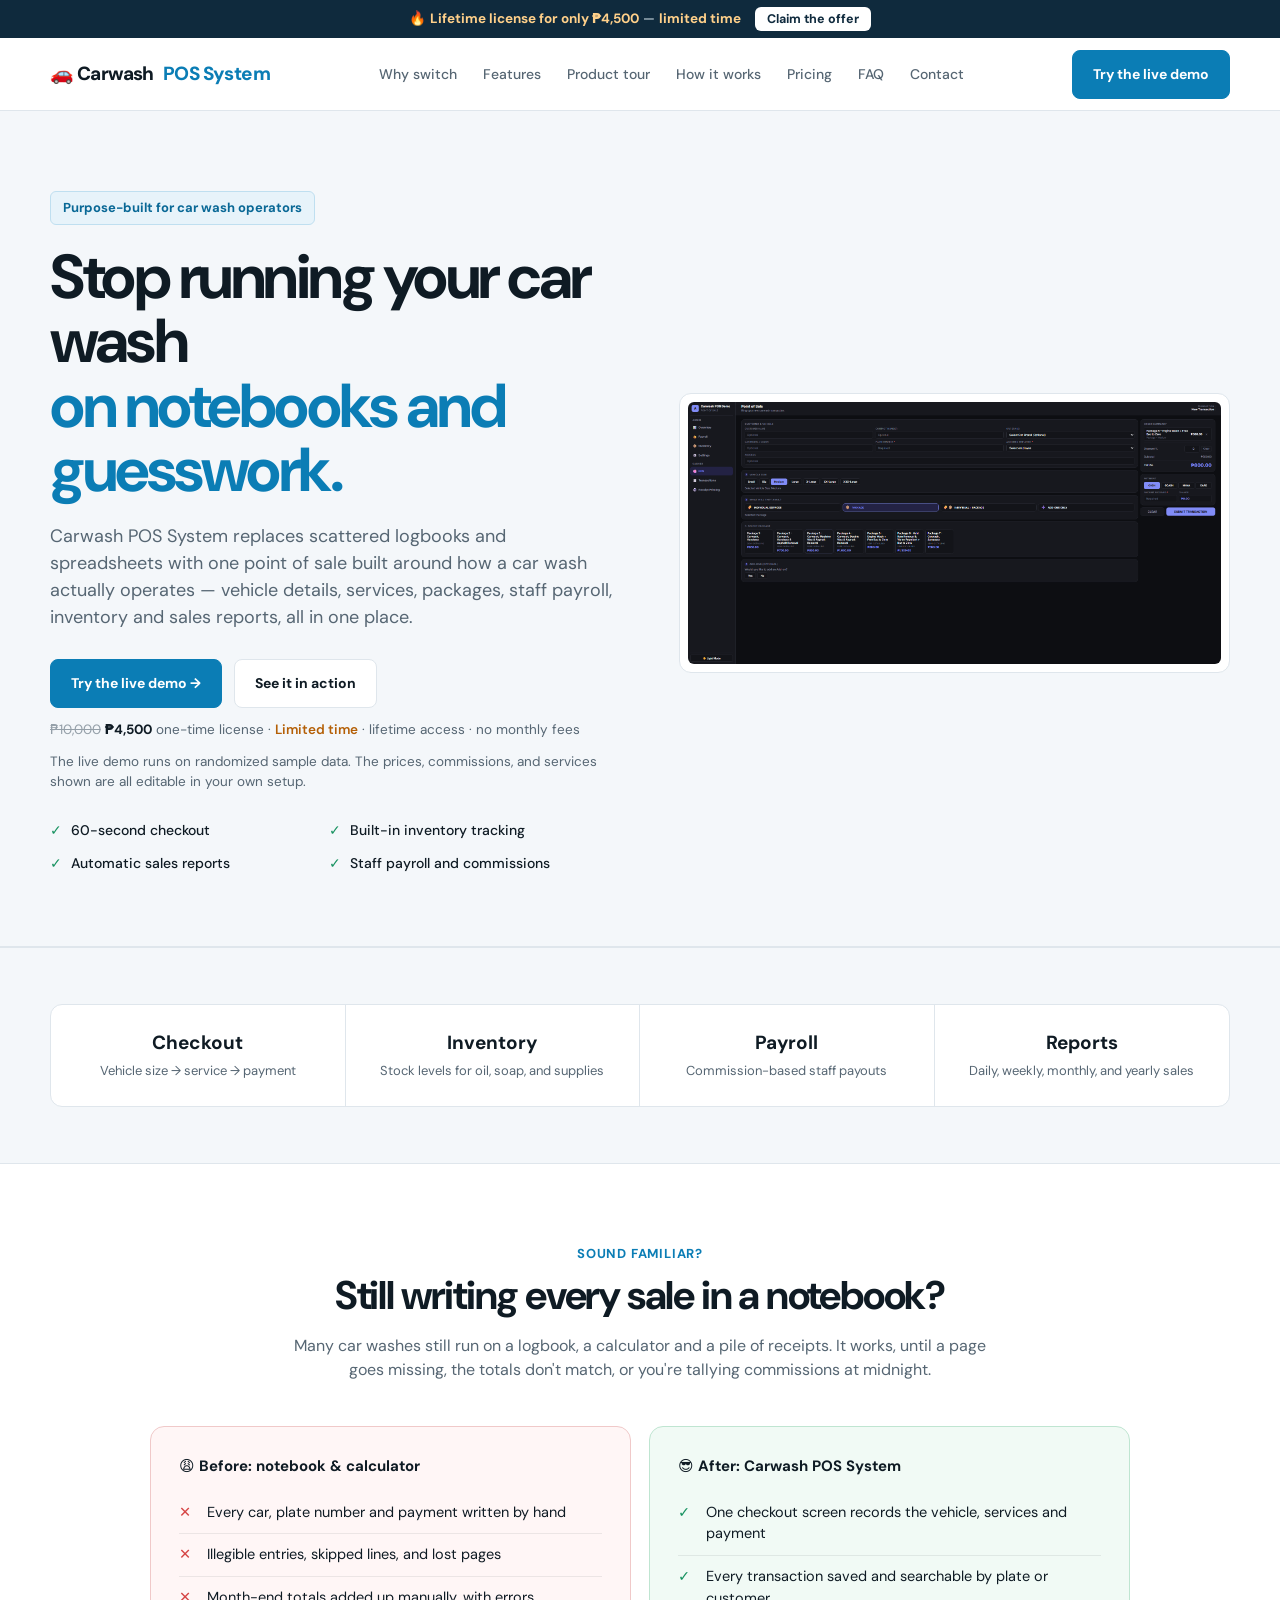
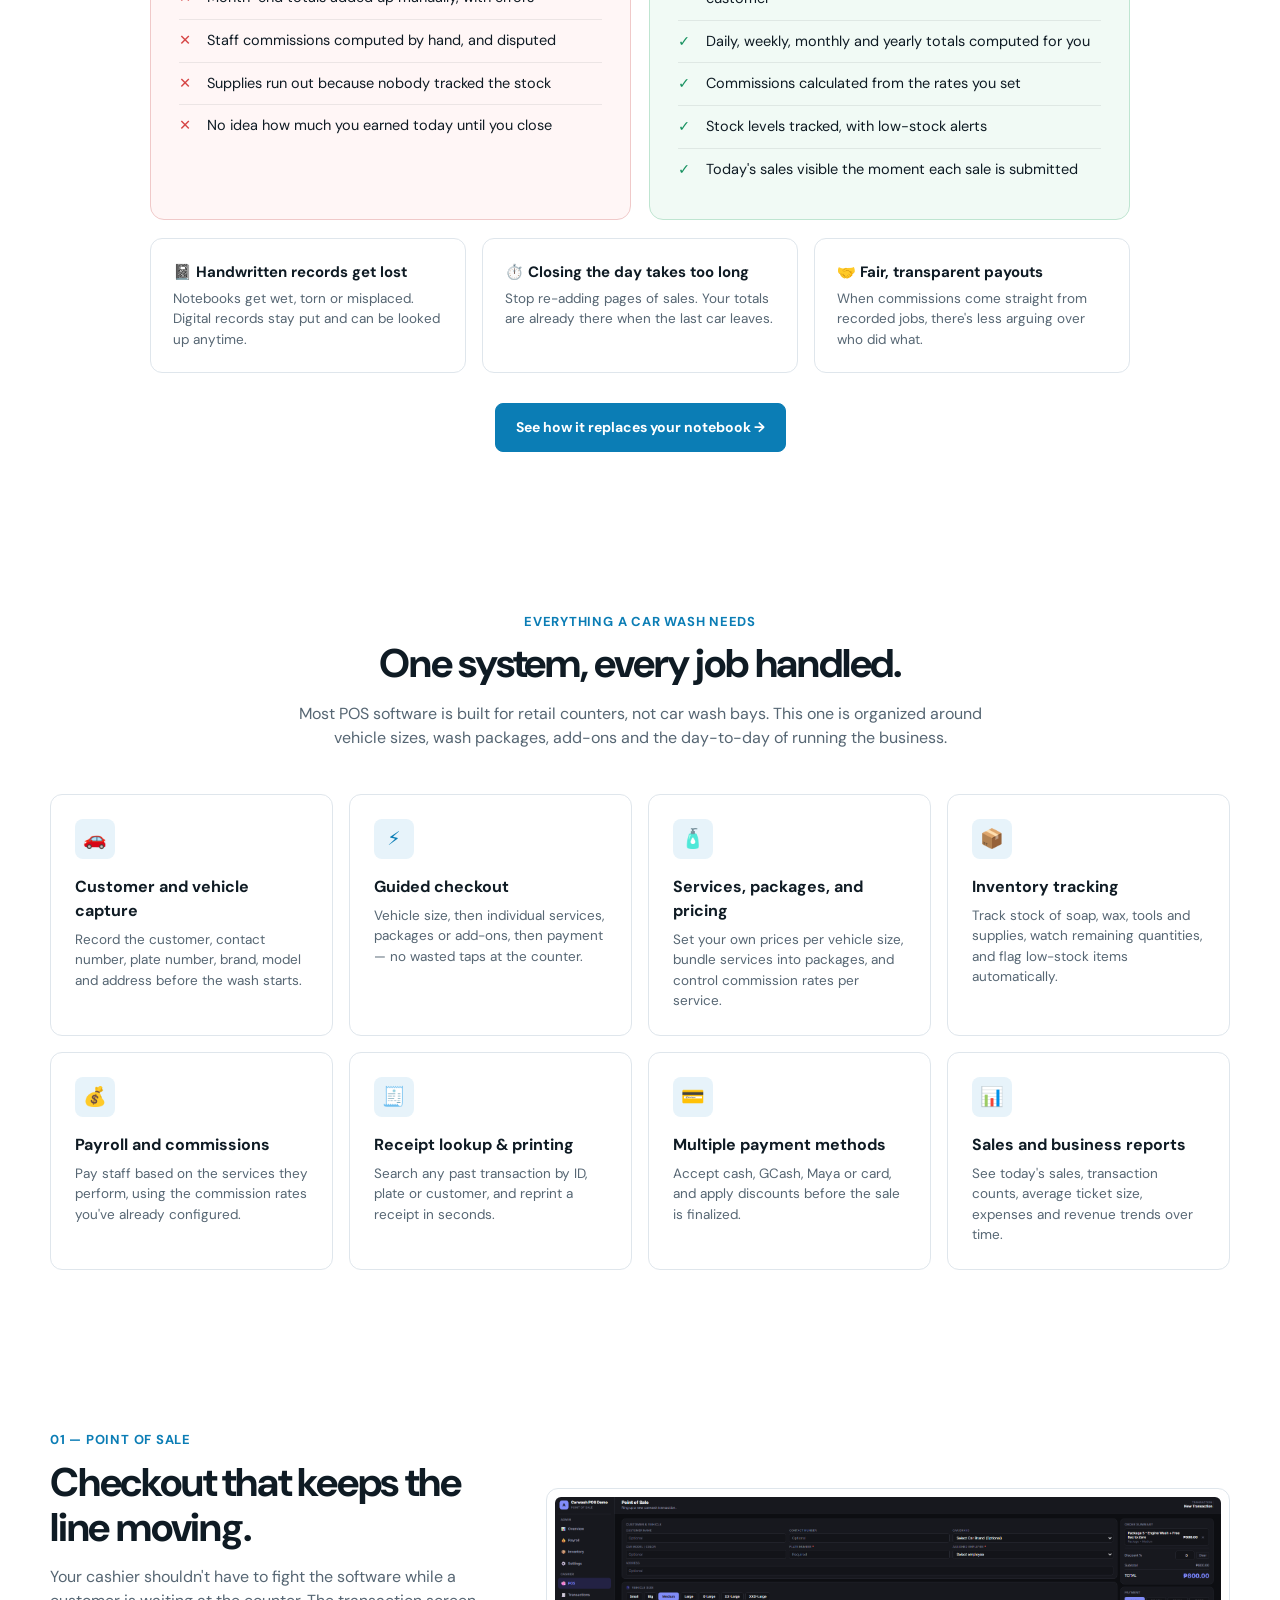
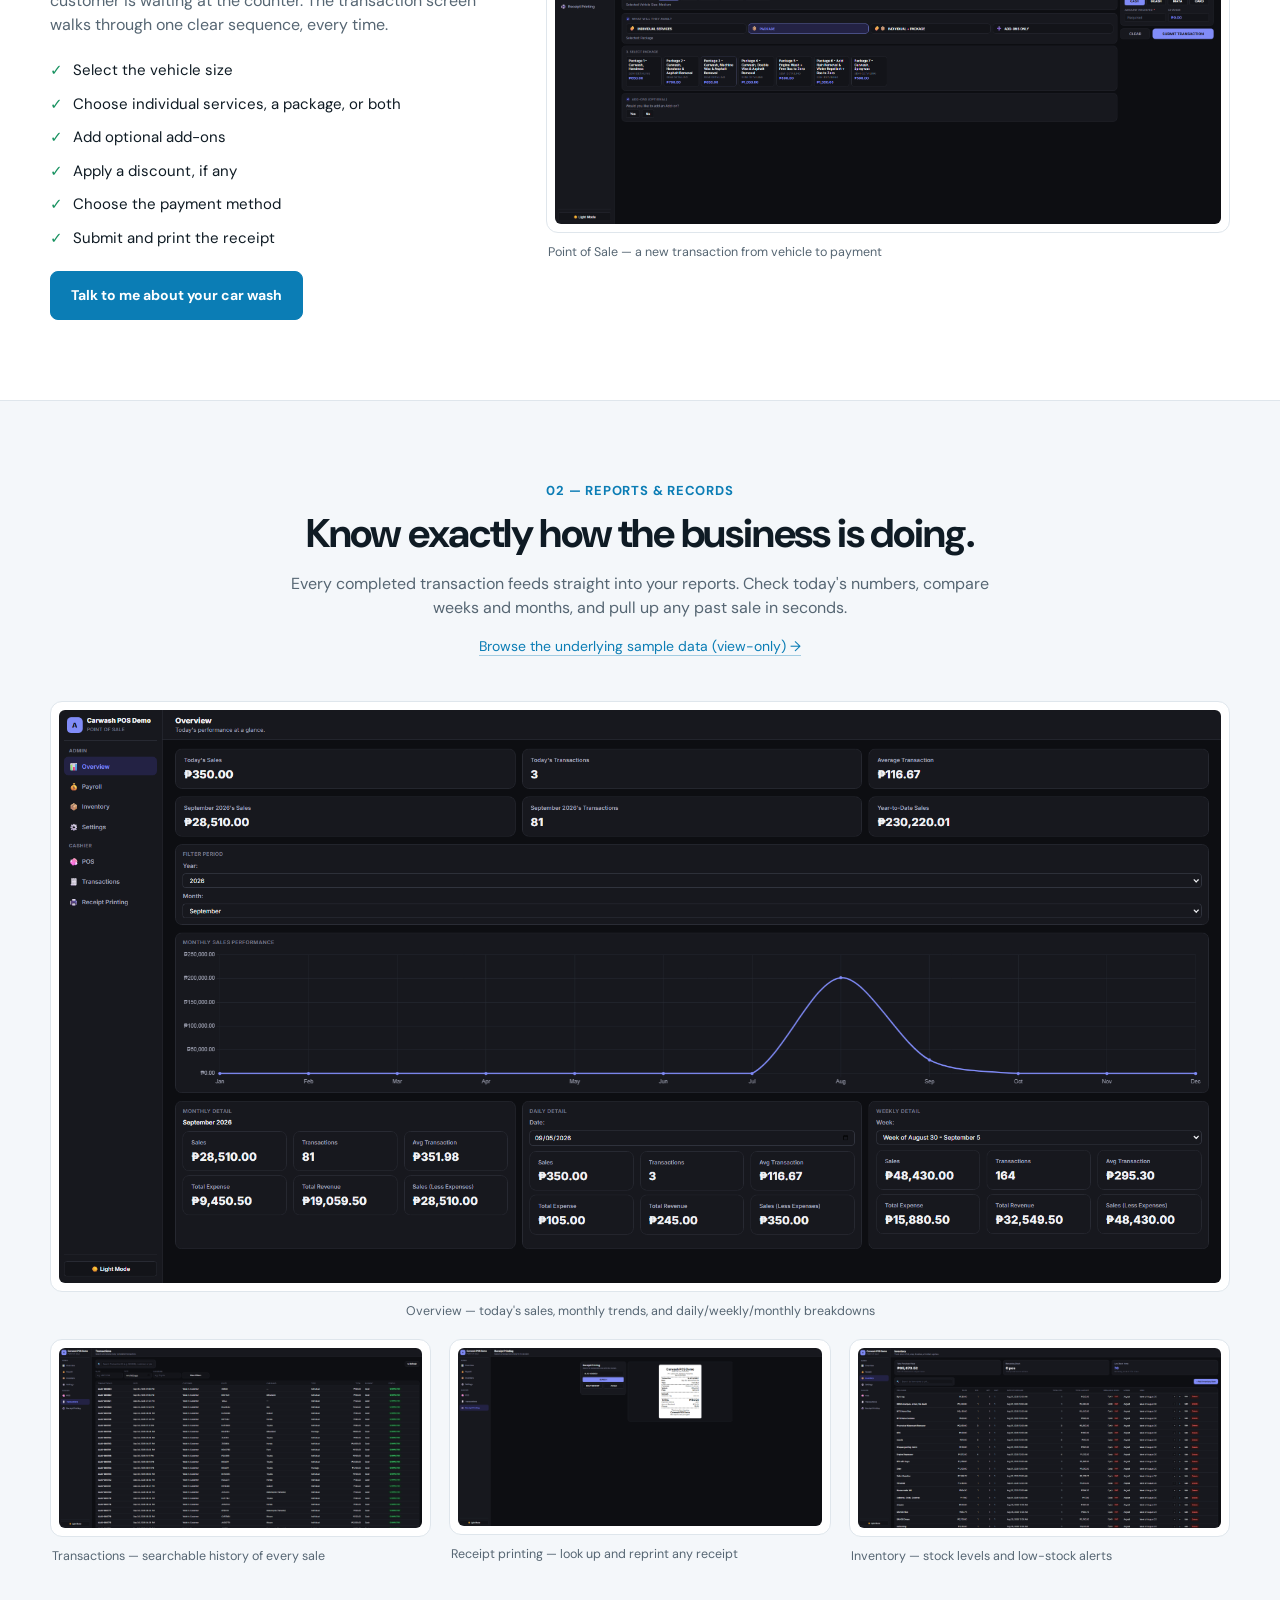
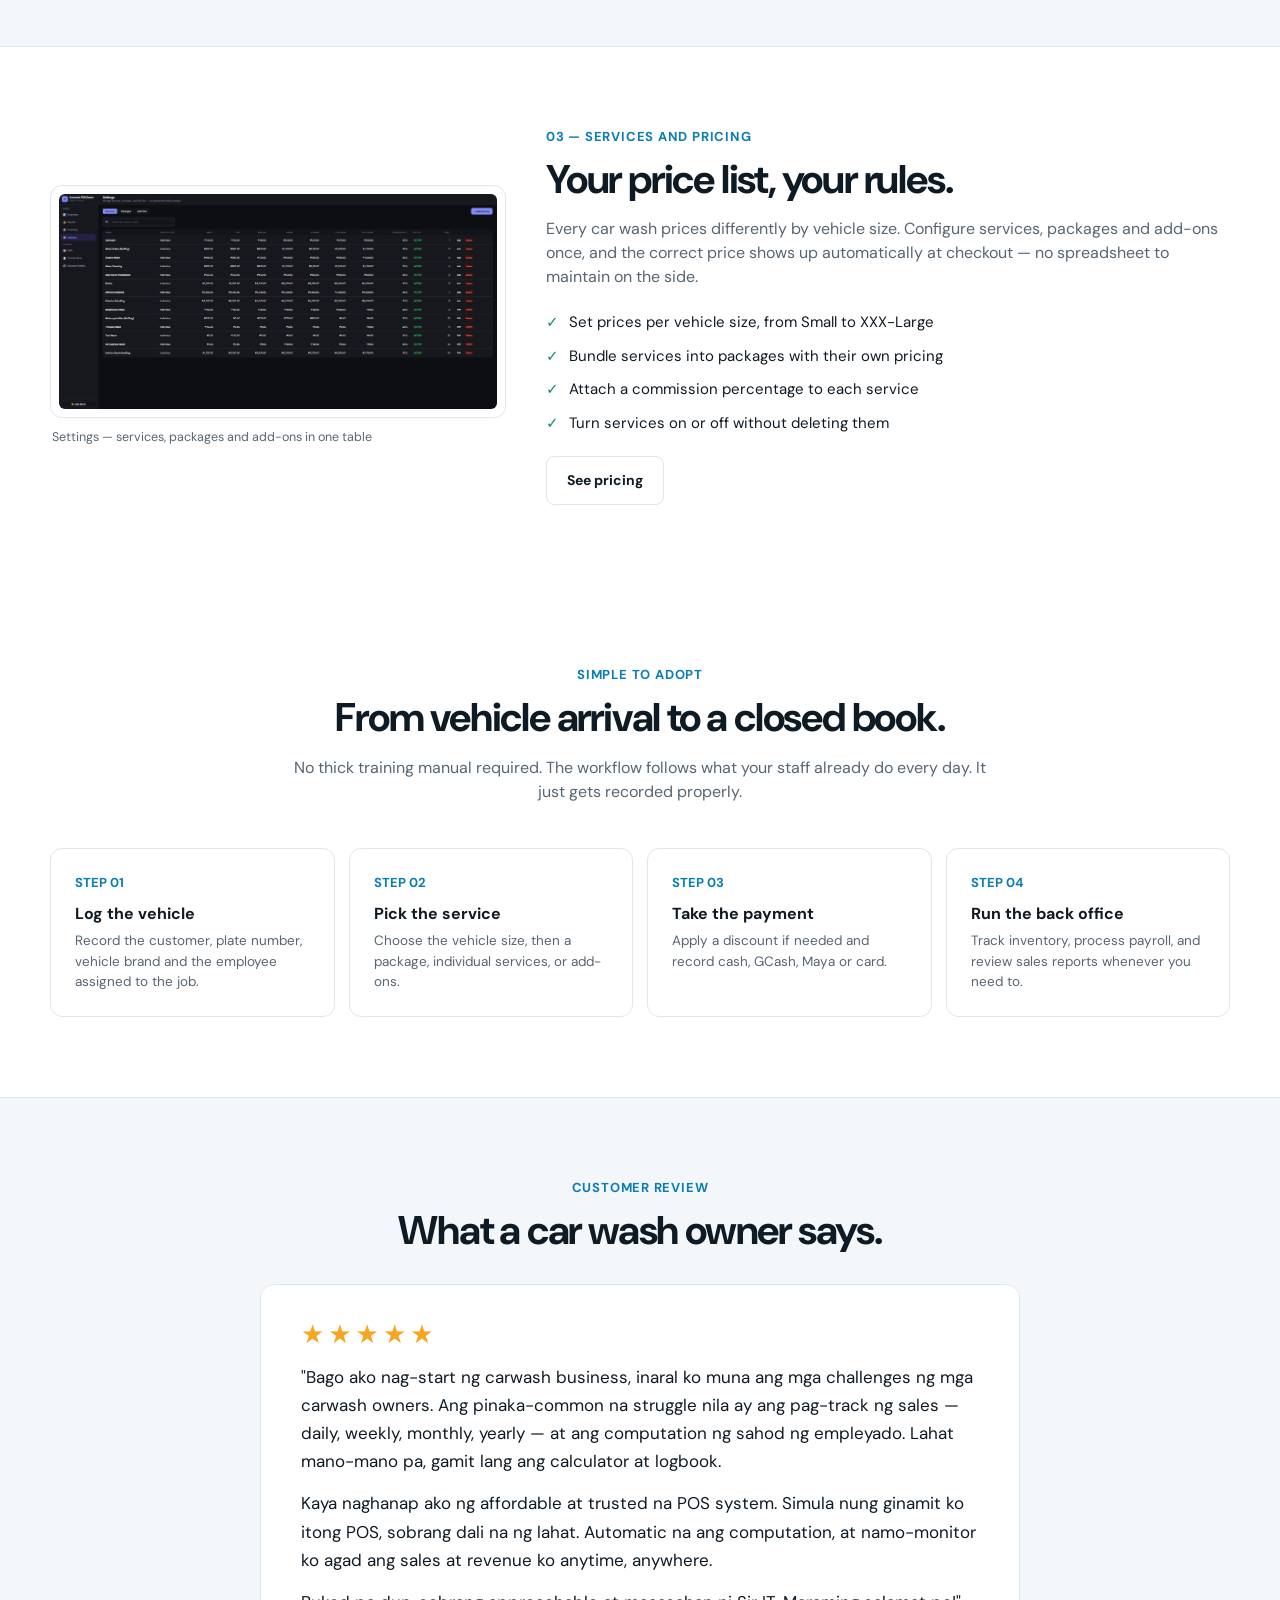
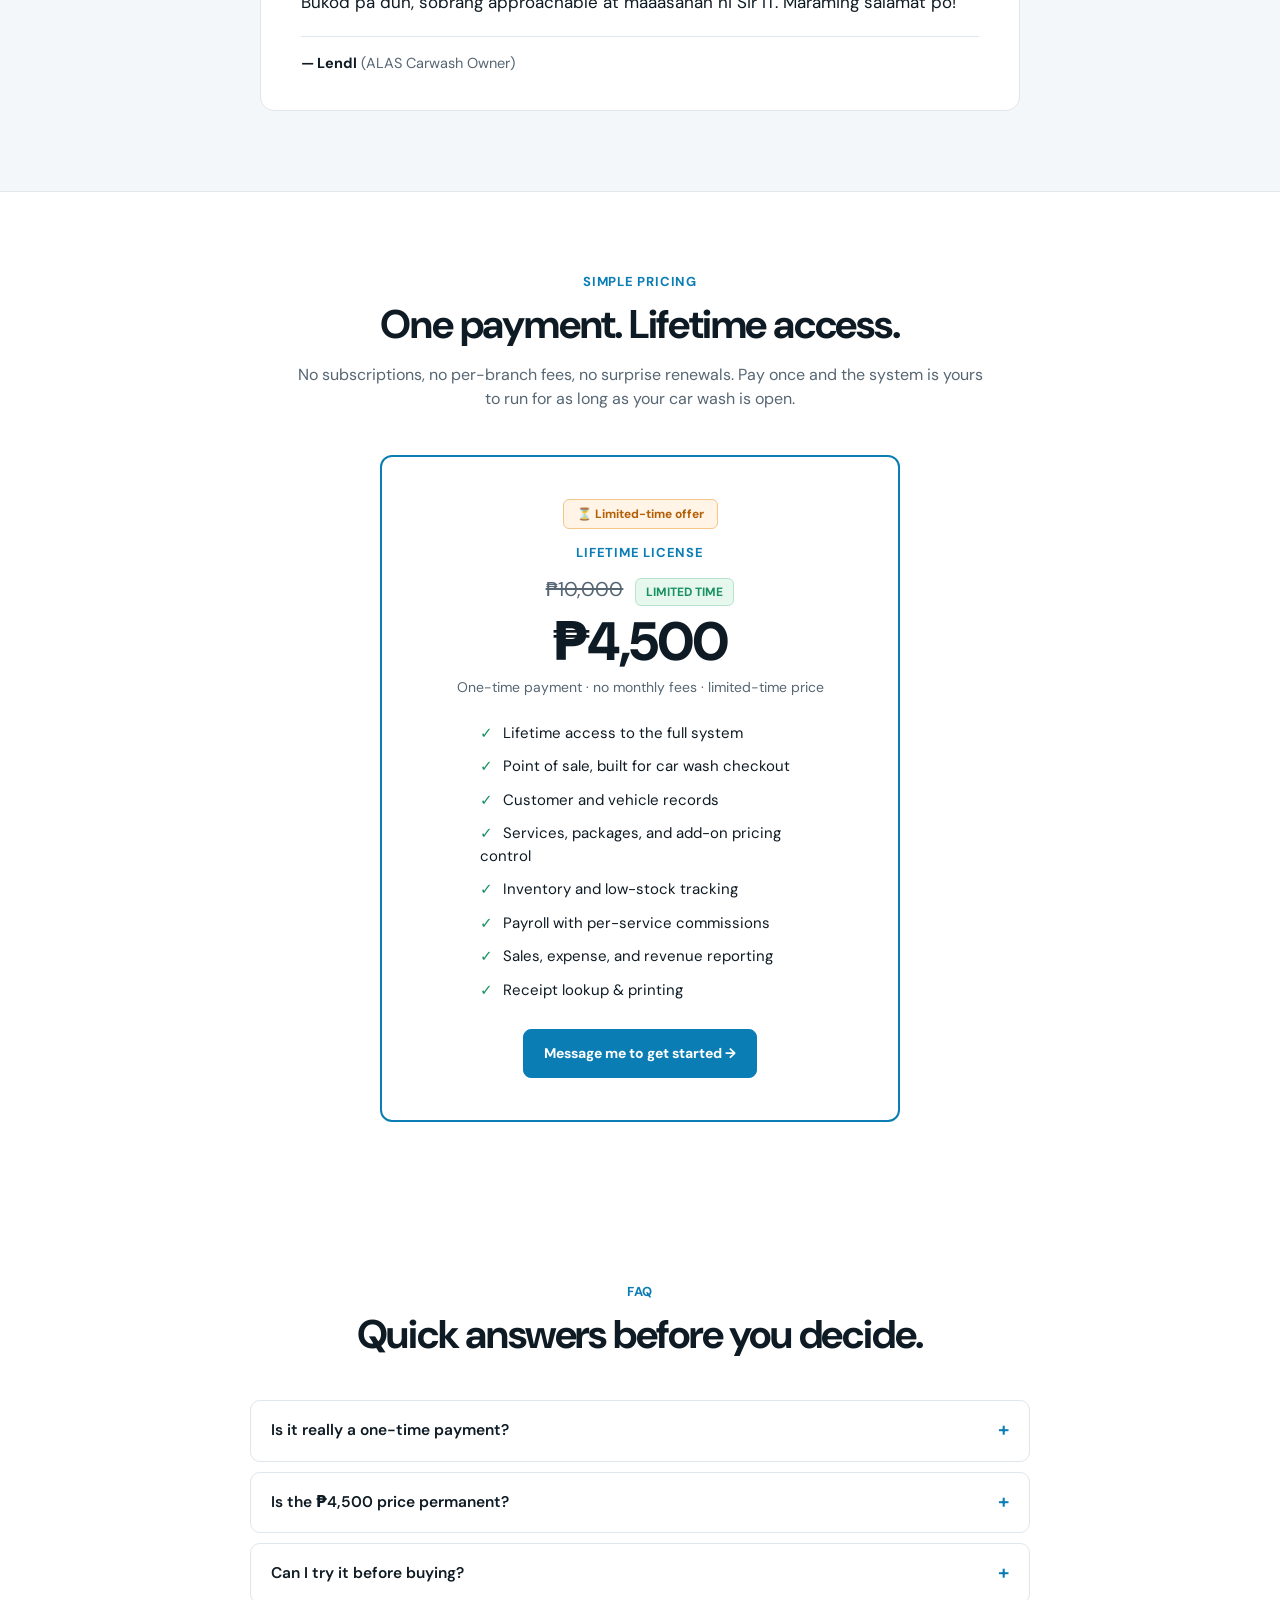
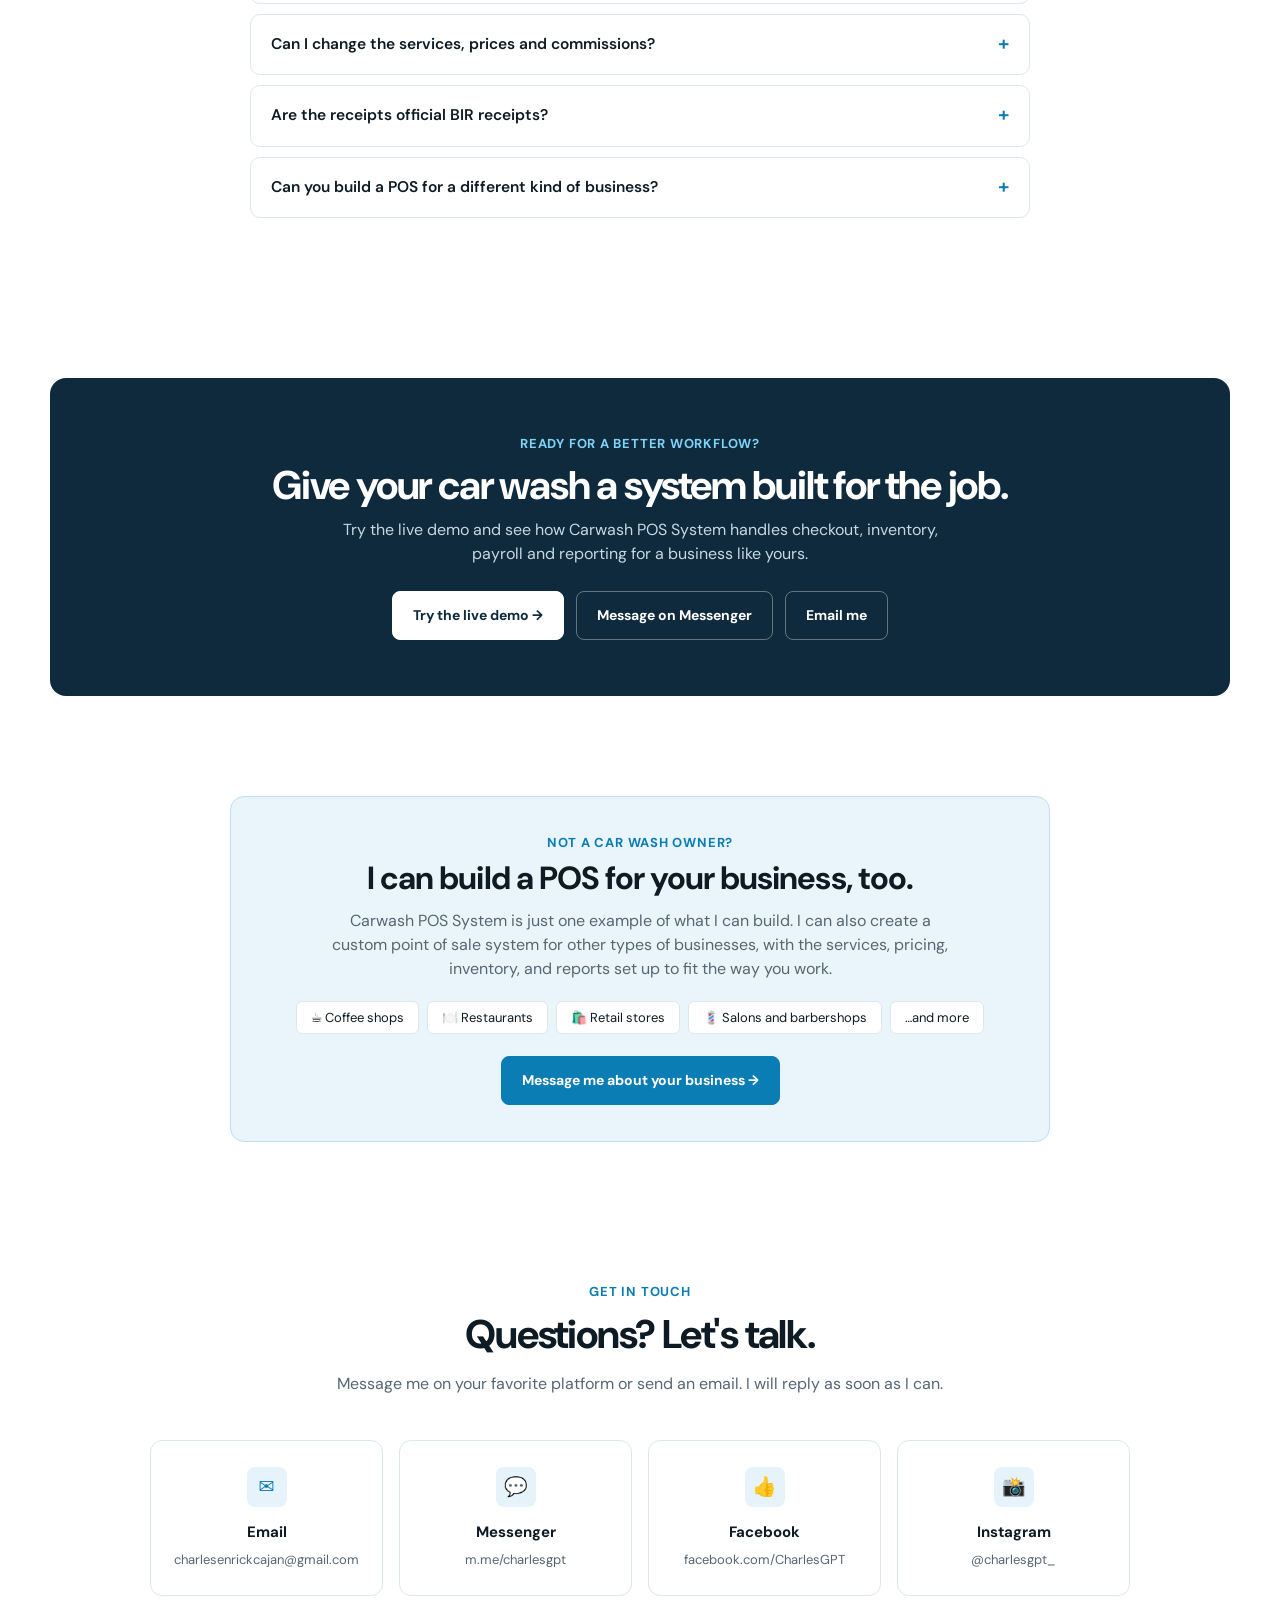
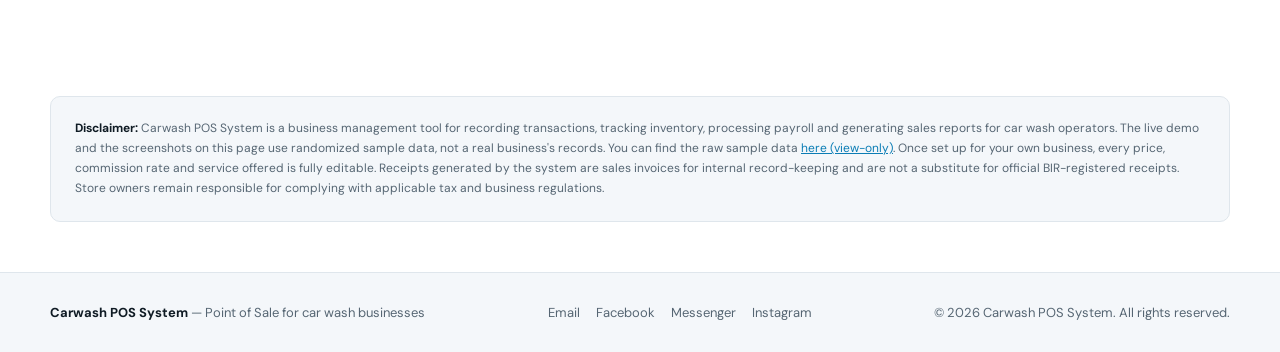
==== commit 4c80c1fd: "Add files via upload" ====
--- a/index.html
+++ b/index.html
@@ -179,9 +179,8 @@
 <body>
 
 <div class="promoBar promo-only" id="promoBar">
-  🔥 <b>30% off lifetime license</b> — ends <b>November 15, 2026</b>
-  <span class="cd" id="cdMini"><span id="mD">--d</span><span id="mH">--h</span><span id="mM">--m</span><span id="mS">--s</span></span>
-  <a href="#pricing">Claim the discount</a>
+  🔥 <b>Lifetime license for only ₱4,500</b> — <b>limited time</b>
+  <a href="#pricing">Claim the offer</a>
 </div>
 
 <nav>
@@ -214,7 +213,7 @@
         <a class="btn primary" href="https://script.google.com/macros/s/AKfycbwuPHX2gT5dBm05s4pNNNcfWLsP1GjEmOoE5k760rMn3SDWKkCgx2A4jeJ6hyJY8dIR3A/exec" target="_blank" rel="noopener">Try the live demo →</a>
         <a class="btn ghost" href="#showcase">See it in action</a>
       </div>
-      <div class="priceNote" id="heroPrice"><s style="opacity:.6">₱10,000</s> <b style="color:var(--text)">₱7,000</b> one-time license · <span style="color:#b45f06;font-weight:600">30% off until November 15, 2026</span> · lifetime access · no monthly fees</div>
+      <div class="priceNote" id="heroPrice"><s style="opacity:.6">₱10,000</s> <b style="color:var(--text)">₱4,500</b> one-time license · <span style="color:#b45f06;font-weight:600">Limited time</span> · lifetime access · no monthly fees</div>
       <div class="priceNote">The live demo runs on randomized sample data. The prices, commissions, and services shown are all editable in your own setup.</div>
       <div class="micro">
         <span>60-second checkout</span>
@@ -419,15 +418,14 @@
     </div>
     <div style="max-width:520px;margin:auto">
       <div class="feature" style="text-align:center;padding:42px 30px;border:2px solid var(--accent);background:#fff">
-        <div class="promo-only" style="display:inline-flex;align-items:center;gap:6px;background:#fff4e5;color:#b45f06;border:1px solid #f5c58a;border-radius:6px;padding:5px 13px;font-size:12px;font-weight:700;margin-bottom:14px">⏳ Limited-time offer — ends November 15, 2026</div>
-        <div class="cd big promo-only"><span id="bD">--<small>Days</small></span><span id="bH">--<small>Hours</small></span><span id="bM">--<small>Min</small></span><span id="bS">--<small>Sec</small></span></div>
+        <div class="promo-only" style="display:inline-flex;align-items:center;gap:6px;background:#fff4e5;color:#b45f06;border:1px solid #f5c58a;border-radius:6px;padding:5px 13px;font-size:12px;font-weight:700;margin-bottom:14px">⏳ Limited-time offer</div>
         <div class="kicker">Lifetime license</div>
         <div class="promo-only" style="margin-top:12px">
           <span style="font-size:20px;color:var(--muted);text-decoration:line-through">₱10,000</span>
-          <span style="display:inline-block;margin-left:8px;background:#e6f7ee;color:var(--green);border:1px solid #b6e4cd;border-radius:6px;padding:4px 10px;font-size:12px;font-weight:700;vertical-align:middle">30% OFF</span>
+          <span style="display:inline-block;margin-left:8px;background:#e6f7ee;color:var(--green);border:1px solid #b6e4cd;border-radius:6px;padding:4px 10px;font-size:12px;font-weight:700;vertical-align:middle">LIMITED TIME</span>
         </div>
-        <div id="priceMain" style="font-size:54px;line-height:1.1;font-weight:800;letter-spacing:-.04em;margin:6px 0 5px">₱7,000</div>
-        <div id="priceSub" style="color:var(--muted);font-size:14px;margin-bottom:24px">One-time payment · no monthly fees · discount valid until November 15, 2026</div>
+        <div id="priceMain" style="font-size:54px;line-height:1.1;font-weight:800;letter-spacing:-.04em;margin:6px 0 5px">₱4,500</div>
+        <div id="priceSub" style="color:var(--muted);font-size:14px;margin-bottom:24px">One-time payment · no monthly fees · limited-time price</div>
         <ul class="checklist" style="text-align:left;max-width:320px;margin:0 auto 28px">
           <li>Lifetime access to the full system</li>
           <li>Point of sale, built for car wash checkout</li>
@@ -452,7 +450,7 @@
     </div>
     <div class="faq">
       <details><summary>Is it really a one-time payment?</summary><p>Yes. You pay once for a lifetime license. There are no monthly fees, per-branch fees or renewals.</p></details>
-      <details><summary>Until when is the 30% discount available?</summary><p>The ₱7,000 price (down from ₱10,000) is available until November 15, 2026. After that, the regular ₱10,000 price applies.</p></details>
+      <details><summary>Is the ₱4,500 price permanent?</summary><p>No. The ₱4,500 price (down from ₱10,000) is a limited-time offer. Once it ends, the regular ₱10,000 price applies.</p></details>
       <details><summary>Can I try it before buying?</summary><p>Yes. The live demo runs on randomized sample data so you can click through checkout, inventory, payroll and reports yourself.</p></details>
       <details><summary>Can I change the services, prices and commissions?</summary><p>Yes. Everything shown in the demo is editable in your own setup: services, packages, add-ons, prices per vehicle size, and commission rates.</p></details>
       <details><summary>Are the receipts official BIR receipts?</summary><p>No. Receipts are sales invoices for internal record-keeping. Business owners remain responsible for complying with applicable tax and business regulations.</p></details>
@@ -543,25 +541,6 @@
 
 <script>
 (function(){
-  // Promo ends at the very end of Nov 15, 2026 (Philippine time, UTC+8)
-  var END = new Date('2026-11-15T23:59:59+08:00').getTime();
-  var $ = function(id){return document.getElementById(id)};
-  var p2 = function(n){return n<10?'0'+n:''+n};
-  function expire(){
-    document.querySelectorAll('.promo-only').forEach(function(el){el.style.display='none'});
-    var pm=$('priceMain'); if(pm) pm.textContent='₱10,000';
-    var ps=$('priceSub'); if(ps) ps.textContent='One-time payment · no monthly fees';
-    var hp=$('heroPrice'); if(hp) hp.innerHTML='₱10,000 one-time license · lifetime access · no monthly fees';
-  }
-  function tick(){
-    var d = END - Date.now();
-    if(d<=0){expire();return false}
-    var days=Math.floor(d/864e5), h=Math.floor(d%864e5/36e5), m=Math.floor(d%36e5/6e4), s=Math.floor(d%6e4/1e3);
-    $('mD').textContent=days+'d'; $('mH').textContent=p2(h)+'h'; $('mM').textContent=p2(m)+'m'; $('mS').textContent=p2(s)+'s';
-    $('bD').firstChild.nodeValue=p2(days); $('bH').firstChild.nodeValue=p2(h); $('bM').firstChild.nodeValue=p2(m); $('bS').firstChild.nodeValue=p2(s);
-    return true;
-  }
-  if(tick()){ var t=setInterval(function(){ if(!tick()) clearInterval(t) },1000); }
   // Mobile menu
   var btn=document.querySelector('.mobileMenu'), links=document.querySelector('.navlinks');
   if(btn&&links){
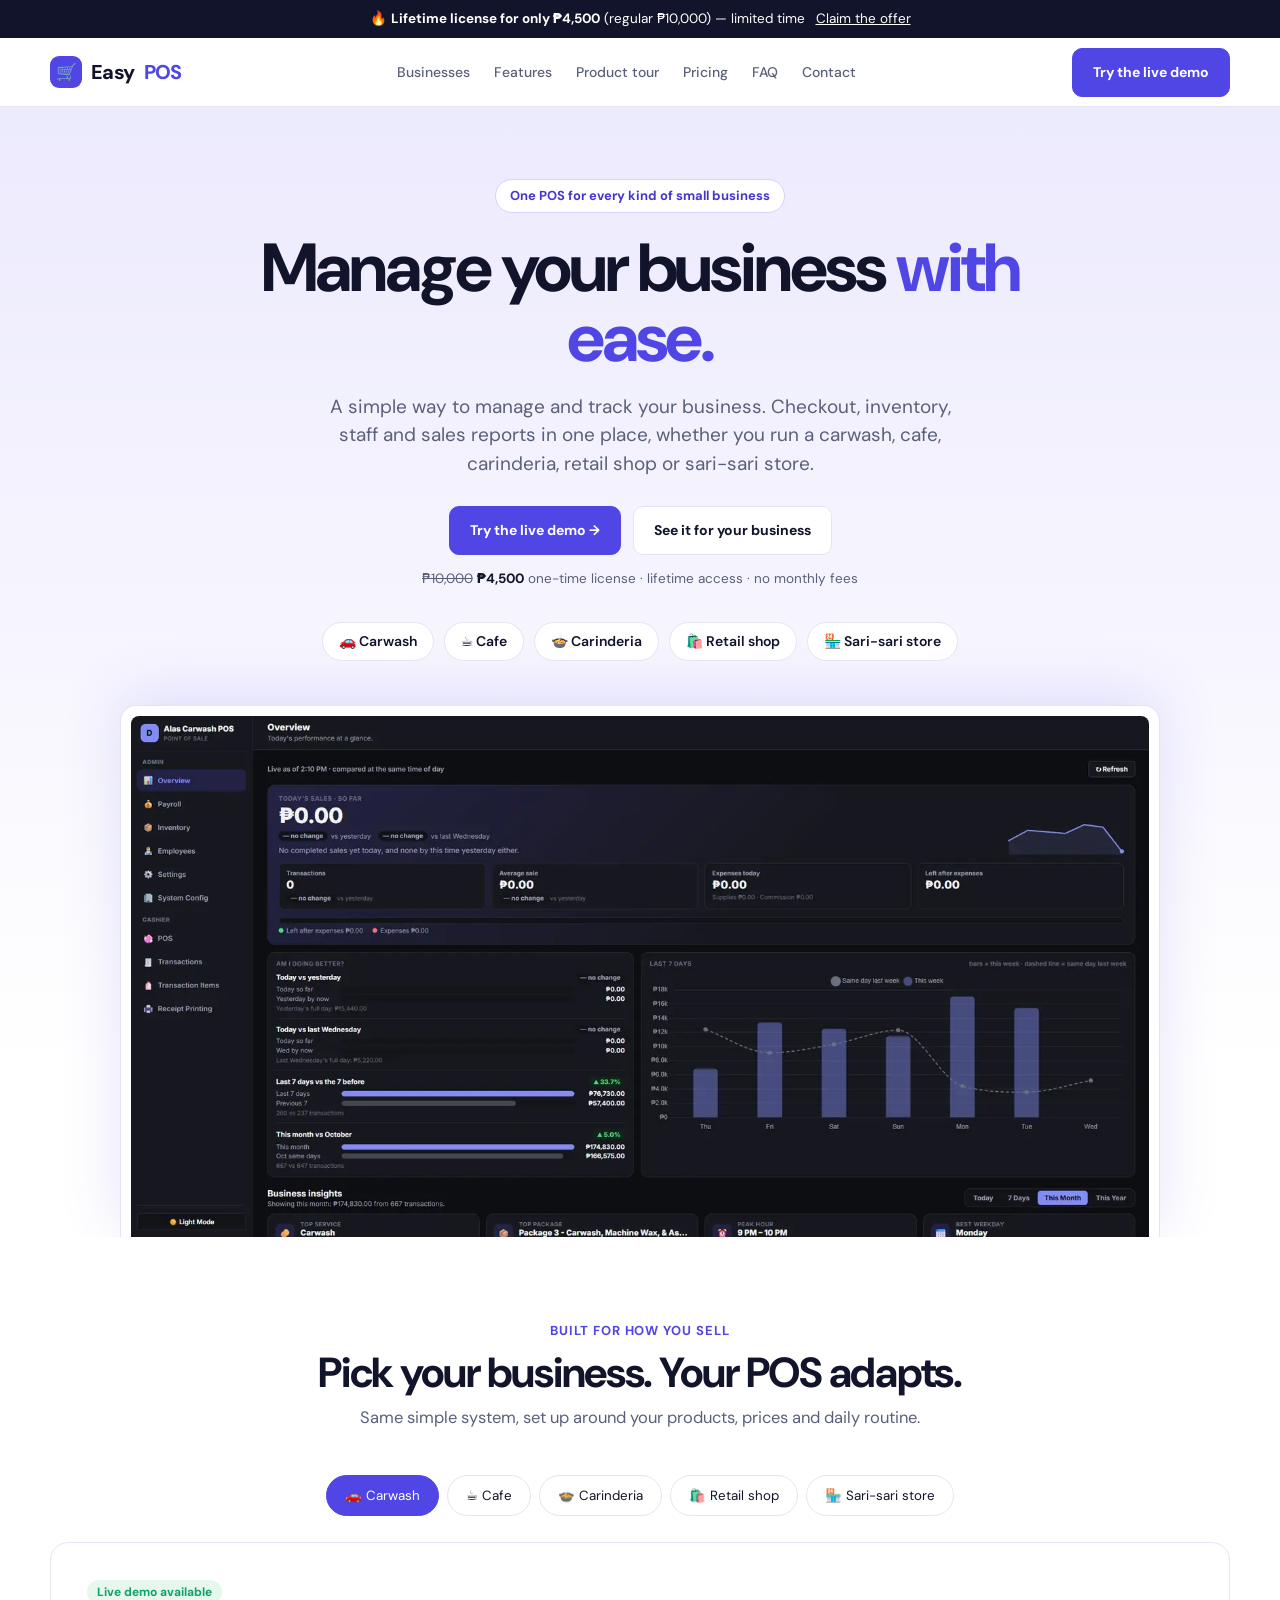
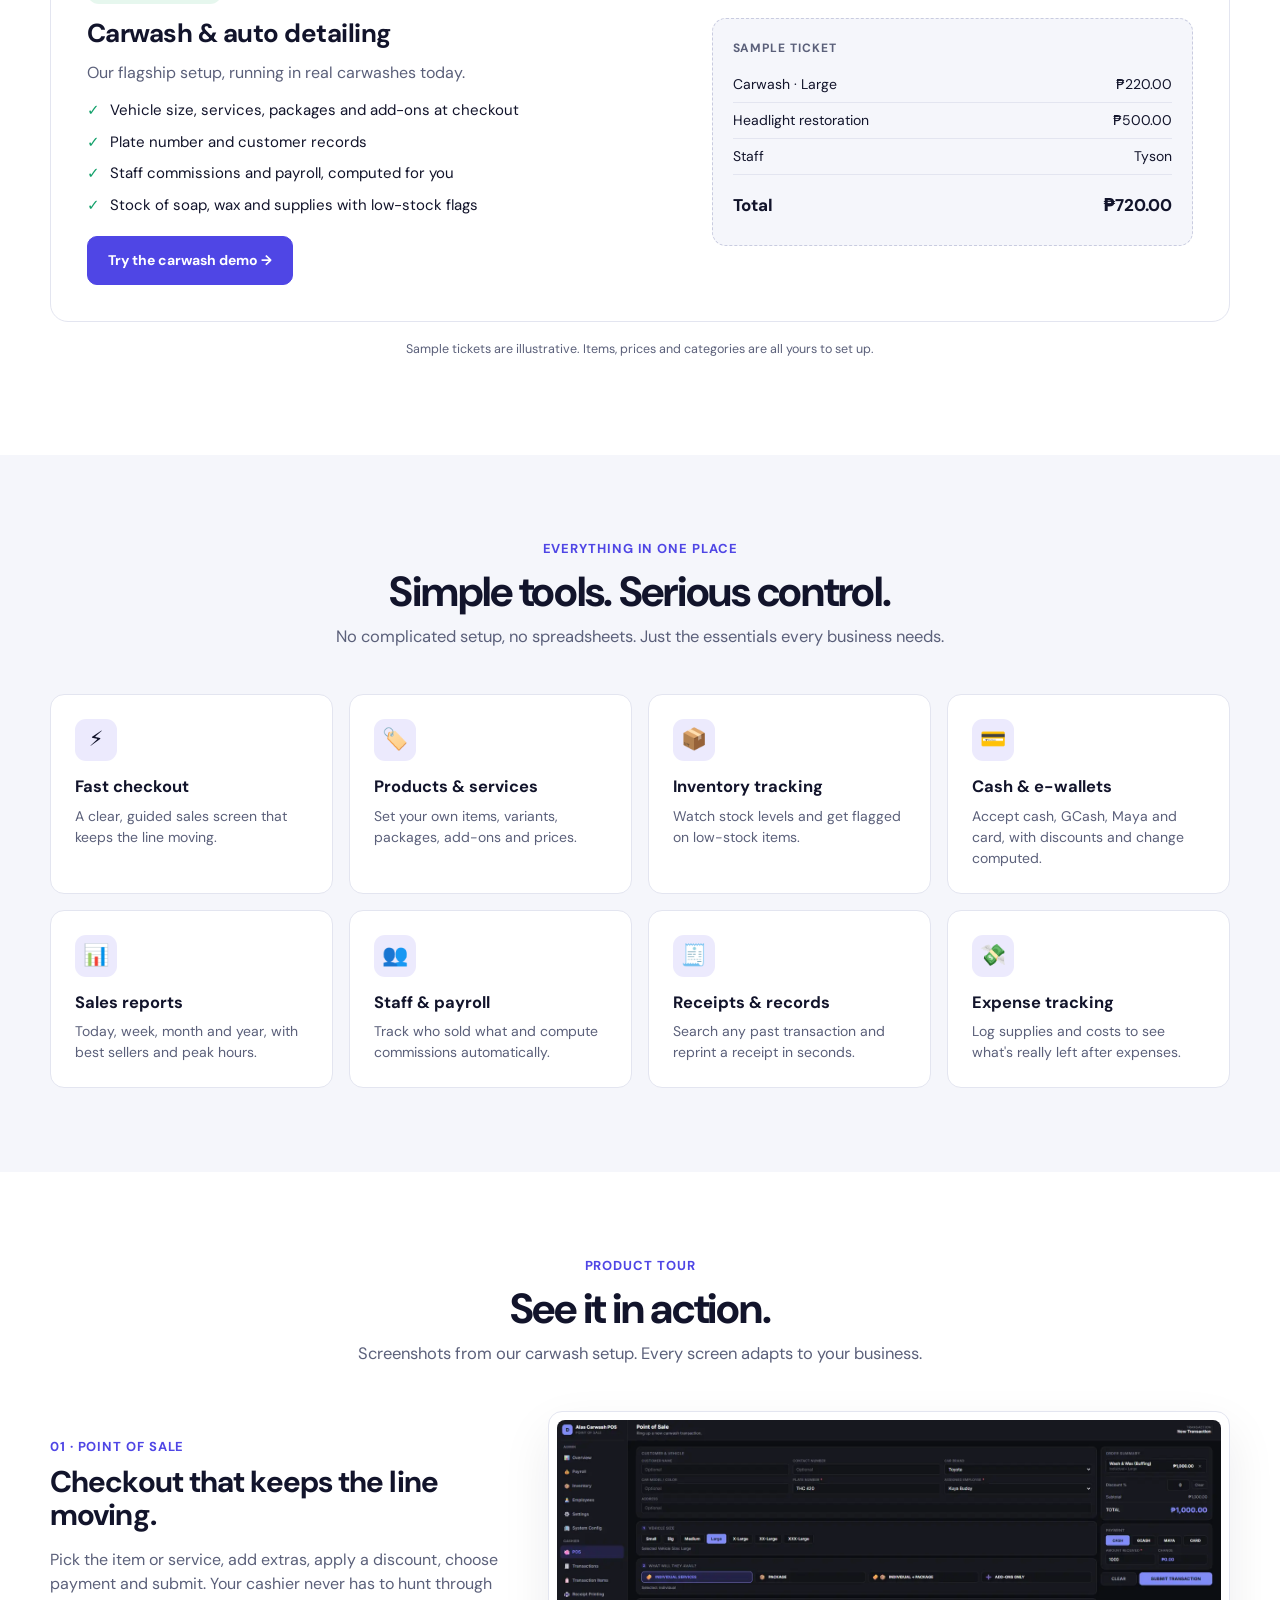
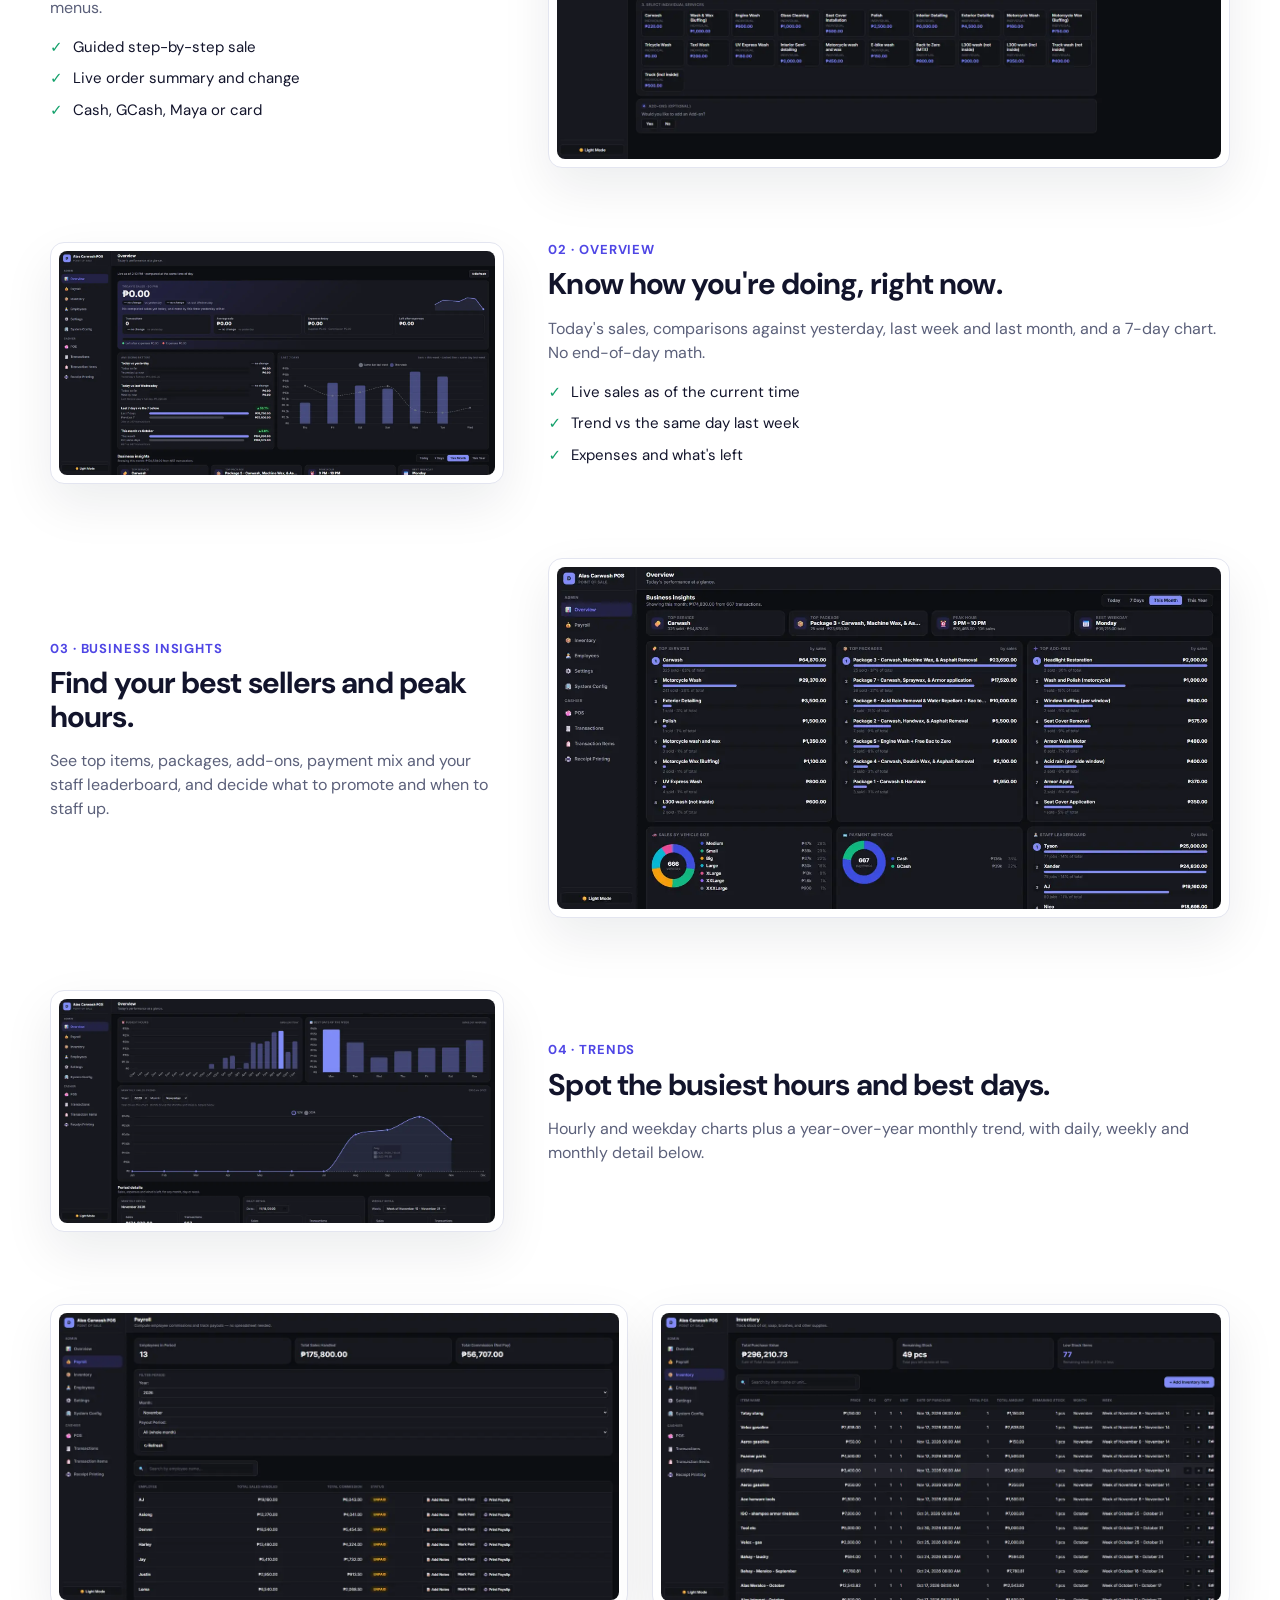
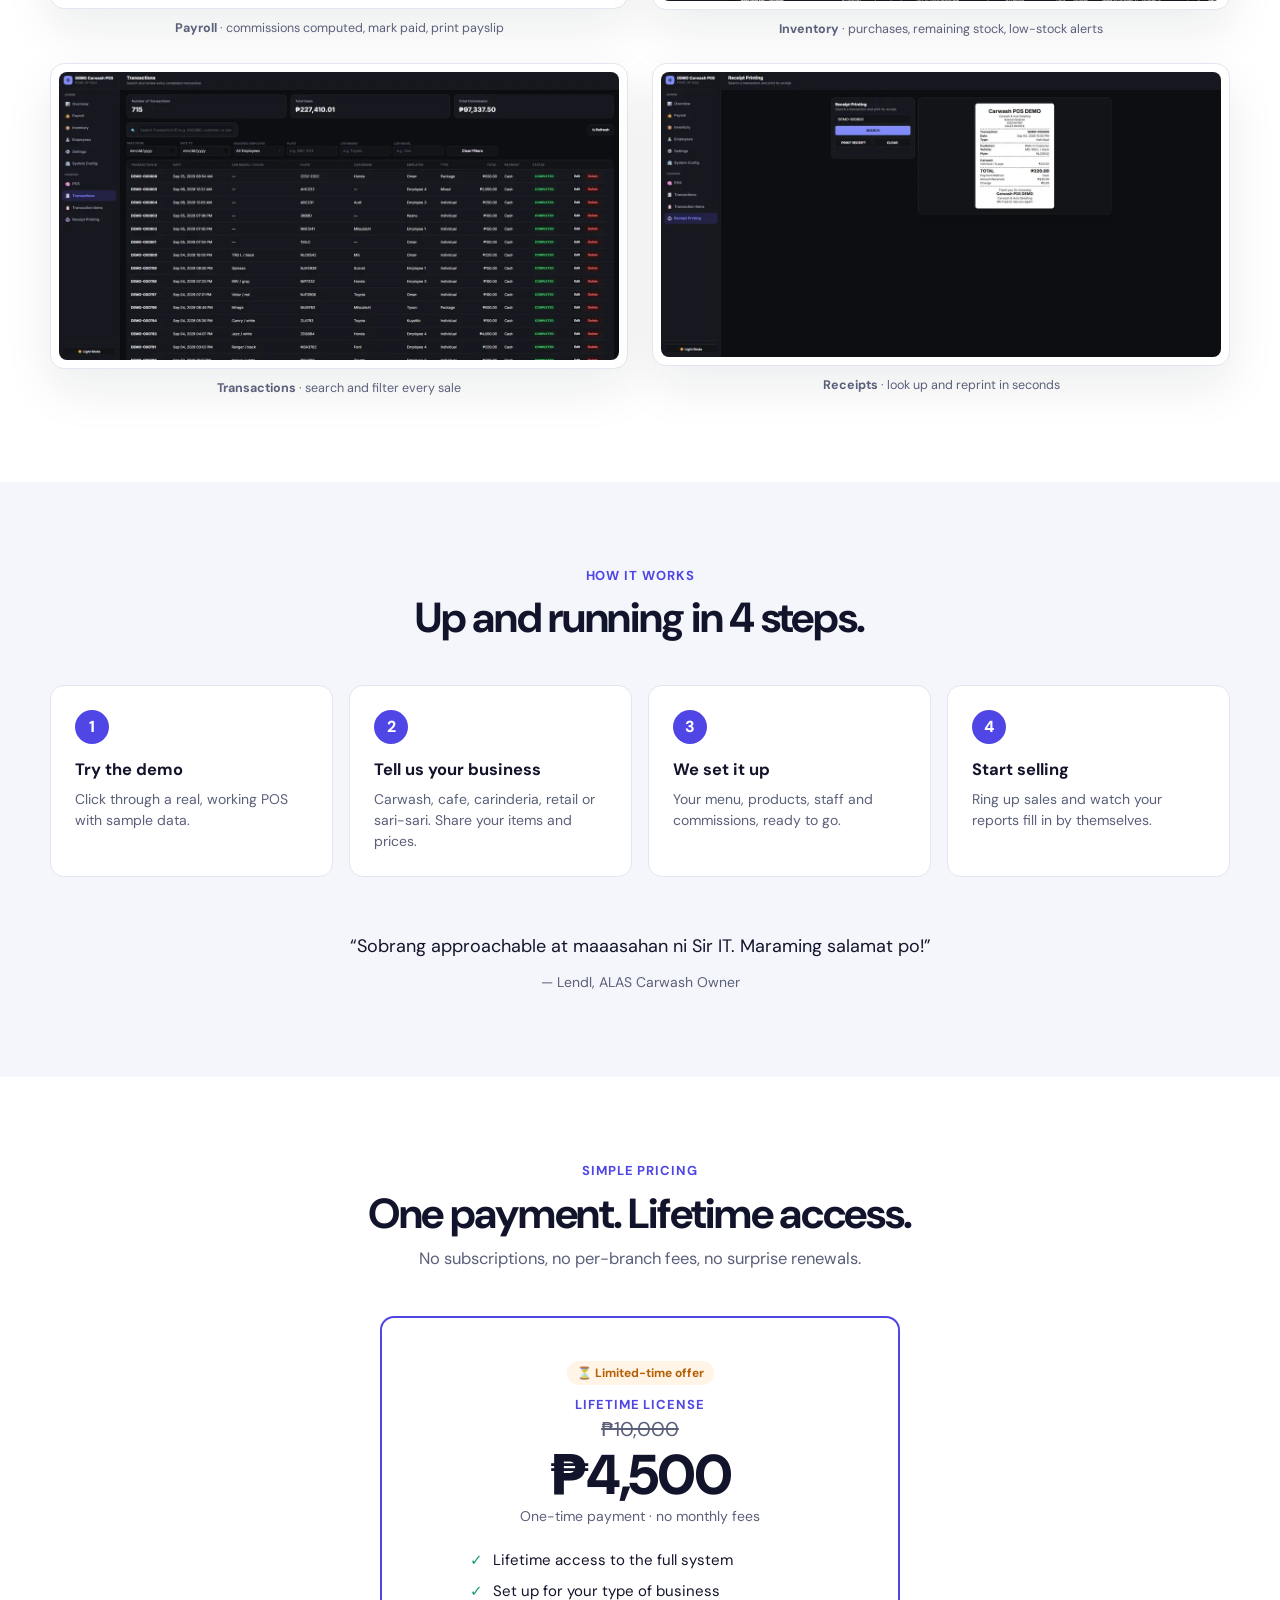
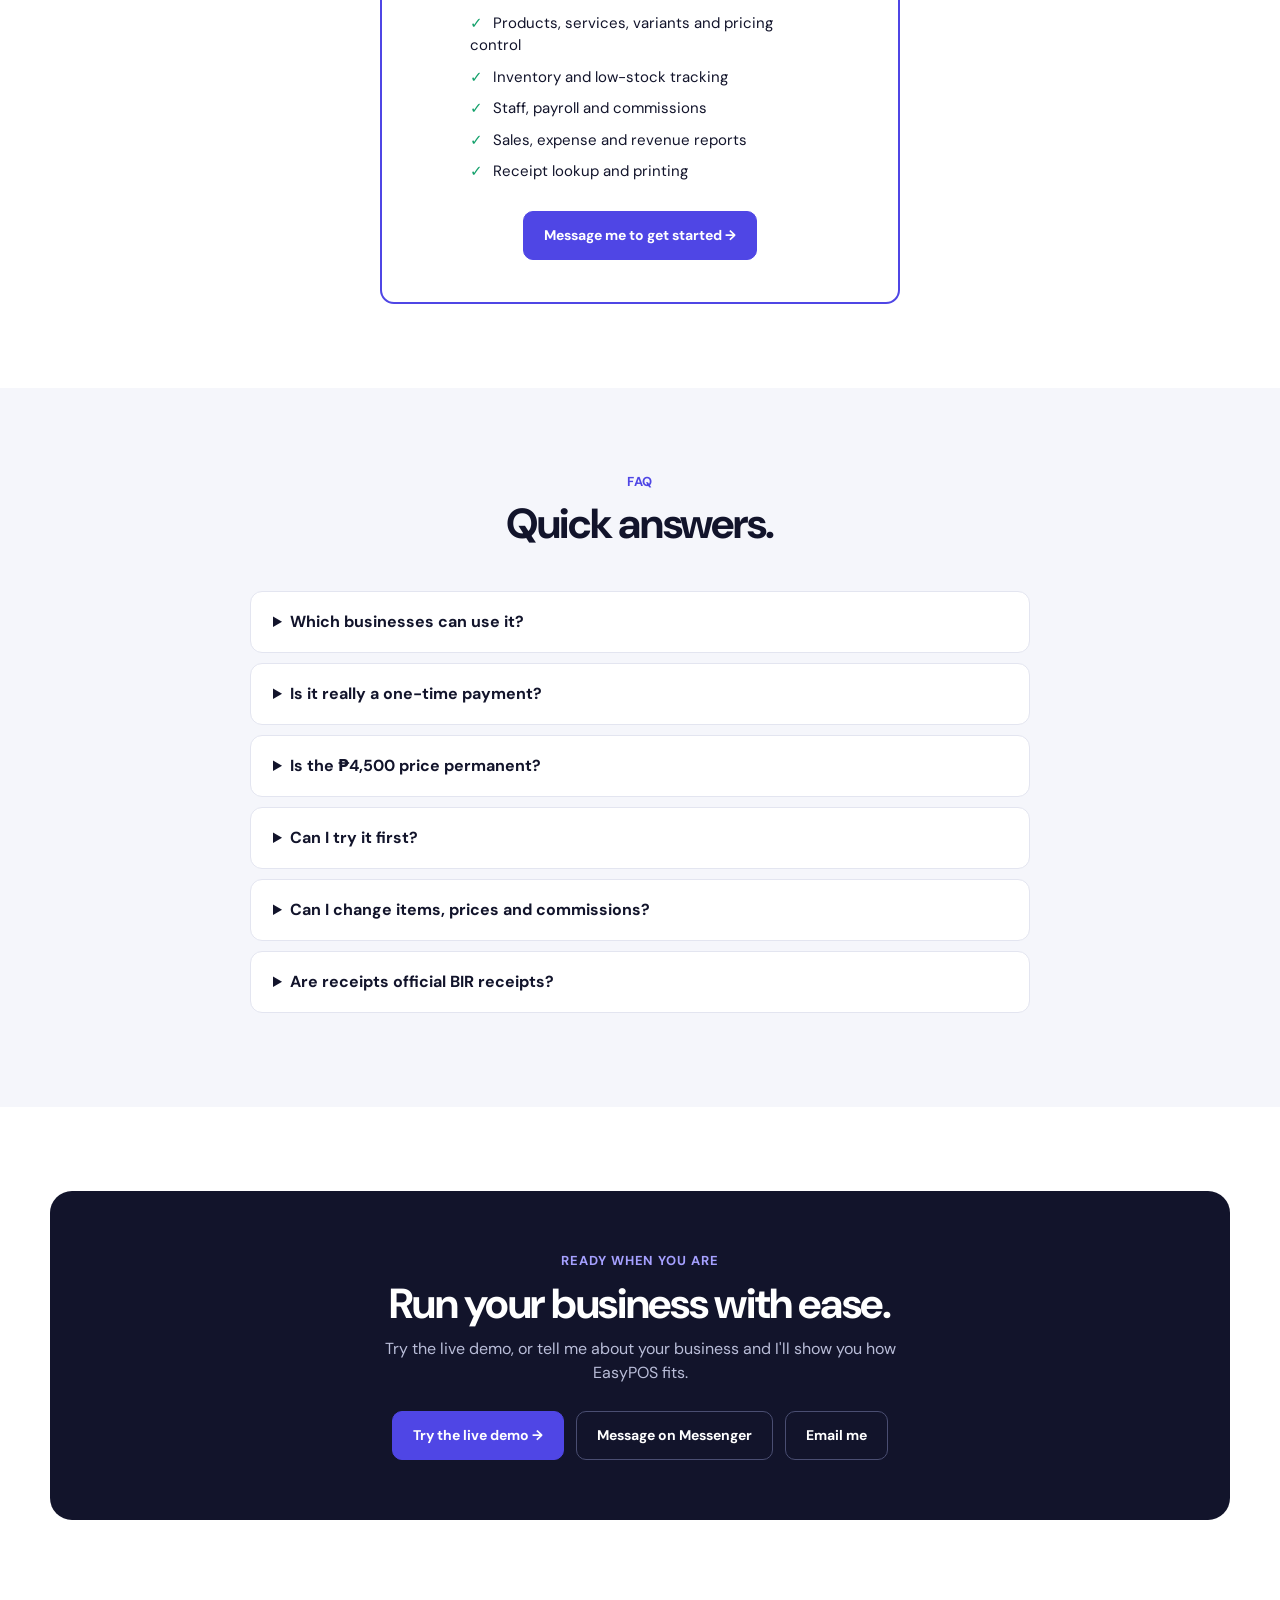
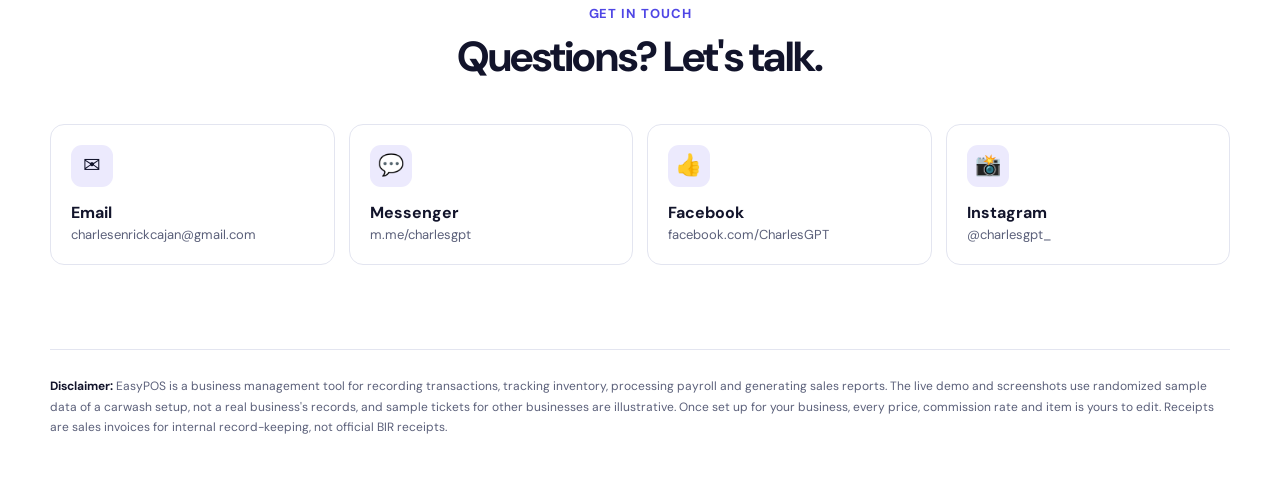
==== commit fc11fff2: "Add files via upload" ====
--- a/index.html
+++ b/index.html
@@ -2,553 +2,230 @@
 <html lang="en">
 <head>
 <meta charset="UTF-8">
-<meta name="viewport" content="width=device-width, initial-scale=1.0">
-<title>Carwash POS System — Point of Sale Software for Car Wash Businesses</title>
-<meta name="description" content="Carwash POS System is a complete point of sale built for car wash businesses in the Philippines. Run checkout, track inventory, manage payroll and see sales reports — all in one system.">
-<meta name="theme-color" content="#ffffff">
-
-<meta property="og:type" content="website">
-<meta property="og:title" content="Carwash POS System — Point of Sale for Car Wash Businesses">
-<meta property="og:description" content="Checkout, inventory, payroll and sales reports built specifically for car wash operators. One-time license, lifetime access.">
-<meta property="og:image" content="assets/dashboard.png">
-<meta name="twitter:card" content="summary_large_image">
-
-<link rel="icon" href="data:image/svg+xml,%3Csvg xmlns='http://www.w3.org/2000/svg' viewBox='0 0 100 100'%3E%3Crect width='100' height='100' rx='22' fill='%230b7db5'/%3E%3Ctext x='50' y='68' font-size='58' text-anchor='middle'%3E%F0%9F%9A%97%3C/text%3E%3C/svg%3E">
-
-<link rel="preconnect" href="https://fonts.googleapis.com">
-<link rel="preconnect" href="https://fonts.gstatic.com" crossorigin>
+<meta name="viewport" content="width=device-width, initial-scale=1">
+<title>EasyPOS — Manage your business with ease | POS for Carwash, Cafe, Carinderia, Retail &amp; Sari-sari Stores</title>
+<meta name="description" content="A simple way to manage and track your business. One POS for carwash, cafe, carinderia, retail shop and sari-sari store: checkout, inventory, staff and sales reports. One-time license, no monthly fees.">
+<meta name="theme-color" content="#4f46e5">
+<link rel="icon" href="data:image/svg+xml,%3Csvg xmlns='http://www.w3.org/2000/svg' viewBox='0 0 100 100'%3E%3Crect width='100' height='100' rx='24' fill='%234f46e5'/%3E%3Ctext x='50' y='68' font-size='56' text-anchor='middle'%3E%F0%9F%9B%92%3C/text%3E%3C/svg%3E">
+<link rel="preconnect" href="https://fonts.googleapis.com"><link rel="preconnect" href="https://fonts.gstatic.com" crossorigin>
 <link href="https://fonts.googleapis.com/css2?family=DM+Sans:wght@400;500;600;700;800&display=swap" rel="stylesheet">
 <style>
-:root{
-  --bg:#ffffff;
-  --bg2:#f4f7fa;
-  --text:#0f1b24;
-  --muted:#566673;
-  --line:#dfe6ec;
-  --accent:#0b7db5;
-  --accent-dark:#096896;
-  --green:#16915f;
-  --navy:#0f2a3d;
-  --max:1180px;
-}
-*{box-sizing:border-box}
-html{scroll-behavior:smooth}
+:root{--bg:#fff;--bg2:#f5f6fb;--text:#12142b;--muted:#5b607a;--line:#e3e5f0;--accent:#4f46e5;--accent2:#4338ca;--soft:#eceafd;--green:#12a06a;--max:1180px}
+*{box-sizing:border-box}html{scroll-behavior:smooth}
 body{margin:0;background:var(--bg);color:var(--text);font-family:"DM Sans",system-ui,sans-serif;line-height:1.5}
-a{color:inherit;text-decoration:none}
-.container{width:min(var(--max),calc(100% - 40px));margin:auto}
-nav{position:sticky;top:0;z-index:30;background:#fff;border-bottom:1px solid var(--line)}
-.navin{height:72px;display:flex;align-items:center;justify-content:space-between}
-.logo{font-weight:800;letter-spacing:-.03em;font-size:19px;display:flex;align-items:center;gap:9px}
+a{color:inherit;text-decoration:none}.container{width:min(var(--max),calc(100% - 40px));margin:auto}
+nav{position:sticky;top:0;z-index:30;background:rgba(255,255,255,.92);backdrop-filter:blur(8px);border-bottom:1px solid var(--line)}
+.navin{height:68px;display:flex;align-items:center;justify-content:space-between;gap:16px}
+.logo{font-weight:800;font-size:20px;letter-spacing:-.03em;display:flex;align-items:center;gap:9px}
+.logo i{font-style:normal;width:32px;height:32px;border-radius:9px;background:var(--accent);display:grid;place-items:center;font-size:17px}
 .logo span{color:var(--accent)}
-.navlinks{display:flex;gap:26px;color:var(--muted);font-size:14px;font-weight:500}
-.navlinks a:hover{color:var(--text)}
-.btn{display:inline-flex;align-items:center;justify-content:center;gap:8px;padding:13px 20px;border-radius:8px;font-weight:700;font-size:14px;border:1px solid var(--line);transition:background .15s,border-color .15s;cursor:pointer;font-family:inherit}
-.btn.primary{background:var(--accent);color:#fff;border-color:var(--accent)}
-.btn.primary:hover{background:var(--accent-dark);border-color:var(--accent-dark)}
-.btn.ghost{background:#fff;color:var(--text)}
-.btn.ghost:hover{background:var(--bg2);border-color:#c9d4dc}
-.navRight{display:flex;align-items:center;gap:10px}
-.hero{padding:80px 0 72px;position:relative;overflow:hidden;background:var(--bg2);border-bottom:1px solid var(--line)}
-.heroGrid{display:grid;grid-template-columns:1.02fr .98fr;gap:56px;align-items:center}
-.eyebrow{display:inline-flex;align-items:center;gap:8px;border:1px solid #bfdff0;background:#e7f3fa;color:var(--accent-dark);padding:6px 12px;border-radius:6px;font-size:13px;font-weight:700}
-h1{font-size:clamp(38px,5.2vw,62px);line-height:1.04;letter-spacing:-.04em;margin:20px 0;color:var(--text)}
-h1 .grad{color:var(--accent)}
-.hero p{font-size:18px;color:var(--muted);max-width:600px;margin:0 0 28px}
-.heroBtns{display:flex;gap:12px;flex-wrap:wrap}
-.priceNote{color:var(--muted);font-size:13.5px;margin-top:12px}
-.micro{display:grid;grid-template-columns:repeat(2,auto);gap:12px 26px;margin-top:28px;color:var(--text);font-size:14px;font-weight:500}
-.micro span{display:flex;align-items:center}
-.micro span::before{content:"✓";color:var(--green);font-weight:800;margin-right:9px}
-.appFrame{position:relative;border:1px solid var(--line);border-radius:12px;padding:8px;background:#fff}
-.appFrame img{width:100%;display:block;border-radius:6px}
-.glow{display:none}
-section{padding:80px 0}
-.sectionHead{text-align:center;max-width:700px;margin:0 auto 44px}
-.kicker{color:var(--accent);font-size:13px;font-weight:700;text-transform:uppercase;letter-spacing:.06em}
-h2{font-size:clamp(28px,3.4vw,40px);line-height:1.12;letter-spacing:-.03em;margin:10px 0;color:var(--text)}
-.sectionHead p{color:var(--muted);font-size:16px}
-.stats{display:grid;grid-template-columns:repeat(4,1fr);border:1px solid var(--line);border-radius:12px;overflow:hidden;background:#fff}
-.stat{padding:24px;border-right:1px solid var(--line);text-align:center}
-.stat:last-child{border:0}
-.stat strong{display:block;font-size:19px}.stat span{font-size:13px;color:var(--muted)}
-.features{display:grid;grid-template-columns:repeat(4,1fr);gap:16px}
-.feature{background:#fff;border:1px solid var(--line);border-radius:12px;padding:24px}
-.icon{width:40px;height:40px;border-radius:8px;display:grid;place-items:center;background:#e7f3fa;color:var(--accent);font-size:19px;margin-bottom:16px}
-.feature h3{margin:0 0 7px;font-size:16px}.feature p{margin:0;color:var(--muted);font-size:13.5px}
-.showcase{display:grid;grid-template-columns:.8fr 1.2fr;gap:40px;align-items:center}
-.showcase.reverse .copy{order:2}.showcase.reverse .shotWrap{order:1}
-.copy p{color:var(--muted);font-size:16px}.checklist{padding:0;margin:22px 0;list-style:none}
-.checklist li{margin:11px 0;color:var(--text);font-size:15px}.checklist li:before{content:"✓";color:var(--green);margin-right:10px;font-weight:800}
-.shot{border:1px solid var(--line);background:#fff;padding:8px;border-radius:12px}
-.shot img{display:block;width:100%;border-radius:6px}
-.shotLabel{font-size:12.5px;color:var(--muted);margin:10px 2px 0}
-.altShots{display:grid;grid-template-columns:repeat(3,1fr);gap:18px;margin-top:18px}
-.workflow{display:grid;grid-template-columns:repeat(4,1fr);gap:14px}
-.step{position:relative;padding:24px;border:1px solid var(--line);border-radius:12px;background:#fff}
-.num{font-size:13px;color:var(--accent);font-weight:700}.step h3{font-size:16px;margin:10px 0 5px}.step p{font-size:13.5px;color:var(--muted);margin:0}
-.altBand{background:var(--bg2);border-top:1px solid var(--line);border-bottom:1px solid var(--line)}
-.testimonial{border:1px solid var(--line);border-radius:14px;padding:40px;background:#fff;max-width:760px;margin:0 auto;text-align:center}
-.testimonial p{font-size:20px;line-height:1.5;color:var(--text);margin:0 0 18px}
-.testimonial .who{color:var(--muted);font-size:14px}
-.review{text-align:left;padding:36px 40px}
-.review p{font-size:17px;line-height:1.65;margin:0 0 14px}
-.review .stars{color:#f5a623;font-size:26px;letter-spacing:4px;margin-bottom:16px;line-height:1}
-.review .who{margin-top:20px;padding-top:16px;border-top:1px solid var(--line);color:var(--muted);font-size:14.5px}
-.review .who strong{color:var(--text)}
-@media(max-width:620px){.review{padding:26px 20px}.review p{font-size:16px}}
-.cta{border-radius:16px;padding:56px;background:var(--navy);text-align:center;color:#fff}
-.cta h2{color:#fff}
-.cta .kicker{color:#7fd3f5}
-.cta p{color:#c7d8e3;max-width:600px;margin:0 auto 25px}
-.cta .btn.primary{background:#fff;color:var(--navy);border-color:#fff}
-.cta .btn.primary:hover{background:#e7f3fa;border-color:#e7f3fa}
-.cta .btn.ghost{background:transparent;color:#fff;border-color:rgba(255,255,255,.35)}
-.cta .btn.ghost:hover{background:rgba(255,255,255,.1)}
-footer{border-top:1px solid var(--line);background:var(--bg2);padding:30px 0;color:var(--muted);font-size:13px}
-.footerin{display:flex;justify-content:space-between;gap:20px;flex-wrap:wrap}
-.mobileMenu{display:none}
-
-.contactGrid{display:grid;grid-template-columns:repeat(4,1fr);gap:16px;max-width:980px;margin:0 auto}
-.contactCard{display:flex;flex-direction:column;align-items:center;gap:6px;text-align:center;padding:26px 18px;border:1px solid var(--line);border-radius:12px;background:#fff;transition:border-color .15s,background .15s;word-break:break-word}
-.contactCard:hover{border-color:var(--accent);background:#f4f9fc}
-.contactCard .icon{margin-bottom:8px}
-.contactCard strong{font-size:15px}
-.contactCard span{font-size:13px;color:var(--muted)}
-.footerLinks{display:flex;gap:16px;flex-wrap:wrap}
-.footerLinks a:hover{color:var(--text)}
-.customNote{max-width:820px;margin:0 auto;text-align:center;border:1px solid #bfdff0;border-radius:14px;padding:36px 32px;background:#eaf5fb}
-.customNote h2{font-size:clamp(24px,3vw,32px);margin:8px 0 12px}
-.customNote p{color:var(--muted);margin:0 auto 20px;max-width:620px}
-.tags{display:flex;flex-wrap:wrap;gap:8px;justify-content:center;margin:0 0 22px}
-.tags span{border:1px solid var(--line);background:#fff;border-radius:6px;padding:6px 14px;font-size:13px;color:var(--text)}
-.promoBar{background:var(--navy);text-align:center;padding:9px 14px;font-size:13.5px;color:#e6f2f9}
-.promoBar b{color:#ffd08a}
-.promoBar a{margin-left:10px;color:var(--navy);background:#fff;padding:4px 12px;border-radius:6px;font-weight:700;font-size:12.5px;white-space:nowrap}
-.cd{display:inline-flex;gap:6px;margin:0 6px;vertical-align:middle}
-.cd span{background:rgba(255,255,255,.12);border-radius:6px;padding:2px 7px;font-weight:700;font-variant-numeric:tabular-nums;font-size:13px}
-.cd.big{display:flex;justify-content:center;gap:10px;margin:0 0 18px}
-.cd.big span{background:var(--bg2);border:1px solid var(--line);color:var(--text);padding:8px 12px;font-size:20px;border-radius:8px;min-width:58px}
-.cd.big span small{display:block;font-size:10px;font-weight:600;color:var(--muted);text-transform:uppercase;letter-spacing:.06em}
-.compare{display:grid;grid-template-columns:1fr 1fr;gap:18px;max-width:980px;margin:0 auto}
-.cmpCol{border:1px solid var(--line);border-radius:14px;padding:28px;background:#fff}
-.cmpCol.before{border-color:#f0c9c9;background:#fff6f6}
-.cmpCol.after{border-color:#bfe5d1;background:#f1faf5}
-.cmpTag{font-weight:700;font-size:15px;margin-bottom:14px}
-.cmpCol ul{list-style:none;margin:0;padding:0}
-.cmpCol li{padding:10px 0 10px 28px;position:relative;color:var(--text);font-size:14.5px;border-top:1px solid rgba(15,27,36,.08)}
-.cmpCol li:first-child{border-top:0}
-.cmpCol.before li:before{content:"✕";position:absolute;left:0;color:#d64545;font-weight:800}
-.cmpCol.after li:before{content:"✓";position:absolute;left:0;color:var(--green);font-weight:800}
-.painGrid{display:grid;grid-template-columns:repeat(3,1fr);gap:16px;max-width:980px;margin:18px auto 0}
-.pain{border:1px solid var(--line);border-radius:12px;padding:22px;background:#fff}
-.pain h3{margin:0 0 6px;font-size:15px}.pain p{margin:0;color:var(--muted);font-size:13.5px}
-.faq{max-width:780px;margin:0 auto;display:grid;gap:10px}
-.faq details{border:1px solid var(--line);border-radius:10px;background:#fff;padding:0 20px}
-.faq summary{cursor:pointer;list-style:none;padding:18px 0;font-weight:600;font-size:15.5px;display:flex;justify-content:space-between;gap:16px}
-.faq summary::-webkit-details-marker{display:none}
-.faq summary:after{content:"+";color:var(--accent);font-size:20px;line-height:1}
-.faq details[open] summary:after{content:"–"}
-.faq details p{margin:0 0 18px;color:var(--muted);font-size:14.5px}
-@media(max-width:900px){
-  .compare,.painGrid{grid-template-columns:1fr}
-  .navlinks.open{display:flex;flex-direction:column;gap:0;position:absolute;top:100%;left:0;right:0;background:#fff;border-bottom:1px solid var(--line);padding:8px 20px 14px}
-  .navlinks.open a{padding:12px 0;border-bottom:1px solid var(--line);font-size:15px}
-}
-@media(max-width:900px){
-  .navlinks{display:none}.mobileMenu{display:inline-flex}
-  .heroGrid,.showcase{grid-template-columns:1fr}
-  .showcase.reverse .copy,.showcase.reverse .shotWrap{order:0}
-  .hero{padding-top:56px}
-  .features{grid-template-columns:1fr 1fr}.workflow{grid-template-columns:1fr 1fr}
-  .altShots{grid-template-columns:1fr 1fr}.contactGrid{grid-template-columns:1fr 1fr}
-  .micro{grid-template-columns:1fr}
-}
-@media(max-width:620px){
-  .container{width:min(var(--max),calc(100% - 28px))}
-  .navin{height:64px}.navin .btn.primary{display:none}
-  h1{font-size:40px}.hero p{font-size:16px}
-  section{padding:56px 0}.features,.workflow,.stats{grid-template-columns:1fr}
-  .stat{border-right:0;border-bottom:1px solid var(--line)}.stat:last-child{border-bottom:0}
-  .altShots{grid-template-columns:1fr}.contactGrid{grid-template-columns:1fr}.cta{padding:34px 20px}
-  .testimonial{padding:28px}
-  .cd.big span{min-width:50px;padding:8px}
-  .footerin{flex-direction:column}
-}
+.navlinks{display:flex;gap:24px;color:var(--muted);font-size:14px;font-weight:500}.navlinks a:hover{color:var(--text)}
+.btn{display:inline-flex;align-items:center;justify-content:center;gap:8px;padding:13px 20px;border-radius:10px;font-weight:700;font-size:14px;border:1px solid var(--line);background:#fff;cursor:pointer;font-family:inherit;transition:.15s}
+.btn:hover{background:var(--bg2)}.btn.primary{background:var(--accent);border-color:var(--accent);color:#fff}.btn.primary:hover{background:var(--accent2)}
+.promo{background:var(--text);color:#fff;text-align:center;font-size:13.5px;padding:9px 16px}.promo a{text-decoration:underline;margin-left:6px}
+.hero{padding:72px 0 0;background:linear-gradient(180deg,var(--soft),#fff 85%);text-align:center;overflow:hidden}
+.eyebrow{display:inline-block;background:#fff;border:1px solid #d6d2fb;color:var(--accent2);padding:6px 14px;border-radius:99px;font-size:13px;font-weight:700}
+h1{font-size:clamp(38px,6vw,68px);line-height:1.03;letter-spacing:-.045em;margin:20px auto;max-width:880px}h1 em{font-style:normal;color:var(--accent)}
+.hero p.lead{font-size:19px;color:var(--muted);max-width:660px;margin:0 auto 28px}
+.btns{display:flex;gap:12px;justify-content:center;flex-wrap:wrap}
+.note{color:var(--muted);font-size:13.5px;margin:14px 0 0}.note b{color:var(--text)}
+.chips{display:flex;flex-wrap:wrap;gap:10px;justify-content:center;margin:32px 0 44px}
+.chips span{background:#fff;border:1px solid var(--line);border-radius:99px;padding:8px 16px;font-weight:600;font-size:14px}
+.frame{max-width:1040px;margin:0 auto;border:1px solid var(--line);border-bottom:0;border-radius:16px 16px 0 0;padding:10px 10px 0;background:#fff;box-shadow:0 -10px 60px rgba(79,70,229,.15)}
+.frame img,.shot img{width:100%;display:block;border-radius:8px 8px 0 0}
+section{padding:84px 0}.alt{background:var(--bg2)}
+.head{text-align:center;max-width:700px;margin:0 auto 44px}
+.kicker{color:var(--accent);font-size:13px;font-weight:700;text-transform:uppercase;letter-spacing:.07em}
+h2{font-size:clamp(28px,3.5vw,42px);line-height:1.1;letter-spacing:-.03em;margin:10px 0}.head p{color:var(--muted);font-size:16.5px;margin:0}
+.grid{display:grid;gap:16px}.g4{grid-template-columns:repeat(4,1fr)}.g3{grid-template-columns:repeat(3,1fr)}
+.card{background:#fff;border:1px solid var(--line);border-radius:14px;padding:24px}
+.card h3{margin:0 0 6px;font-size:16.5px}.card p{margin:0;color:var(--muted);font-size:14px}
+.ic{width:42px;height:42px;border-radius:11px;background:var(--soft);display:grid;place-items:center;font-size:21px;margin-bottom:14px}
+/* industries */
+.tabs{display:flex;gap:8px;flex-wrap:wrap;justify-content:center;margin-bottom:26px}
+.tab{border:1px solid var(--line);background:#fff;padding:11px 18px;border-radius:99px;font:600 14.5px inherit;font-family:inherit;cursor:pointer;color:var(--text)}
+.tab[aria-selected=true]{background:var(--accent);border-color:var(--accent);color:#fff}
+.panel{display:none;grid-template-columns:1.1fr .9fr;gap:36px;align-items:center;background:#fff;border:1px solid var(--line);border-radius:18px;padding:36px}
+.panel.on{display:grid}.panel h3{font-size:26px;letter-spacing:-.02em;margin:0 0 8px}.panel p{color:var(--muted);margin:0 0 14px}
+.ck{list-style:none;padding:0;margin:0 0 20px}.ck li{margin:9px 0;font-size:15px}.ck li:before{content:"✓";color:var(--green);font-weight:800;margin-right:10px}
+.tk{background:var(--bg2);border:1px dashed #c9cce0;border-radius:14px;padding:20px;font-size:14px}
+.tk h4{margin:0 0 10px;font-size:12px;letter-spacing:.08em;text-transform:uppercase;color:var(--muted)}
+.tk div{display:flex;justify-content:space-between;padding:7px 0;border-bottom:1px solid var(--line)}.tk div:last-of-type{border:0}
+.tk .tot{font-weight:800;font-size:17px;border-top:2px solid var(--text);margin-top:6px;padding-top:12px}
+.tag{display:inline-block;background:#e6f7ee;color:var(--green);font-size:12px;font-weight:700;padding:3px 10px;border-radius:99px;margin-bottom:10px}
+/* tour */
+.tour{display:grid;grid-template-columns:.8fr 1.2fr;gap:44px;align-items:center;margin-bottom:72px}.tour.rev .copy{order:2}
+.tour h3{font-size:30px;letter-spacing:-.03em;line-height:1.12;margin:8px 0 12px}.tour p{color:var(--muted)}
+.shot{border:1px solid var(--line);background:#fff;padding:8px;border-radius:14px;box-shadow:0 20px 50px rgba(18,20,43,.08)}.shot img{border-radius:8px}
+.cap{font-size:12.5px;color:var(--muted);margin-top:10px;text-align:center}
+.duo{display:grid;grid-template-columns:1fr 1fr;gap:24px}
+.steps{counter-reset:s}.steps .card:before{counter-increment:s;content:counter(s);display:grid;place-items:center;width:34px;height:34px;border-radius:50%;background:var(--accent);color:#fff;font-weight:800;margin-bottom:14px}
+.price{max-width:520px;margin:auto;text-align:center;border:2px solid var(--accent);padding:42px 30px}
+.price .big{font-size:56px;font-weight:800;letter-spacing:-.04em;line-height:1.1}.price s{color:var(--muted);font-size:20px}
+.price .ck{text-align:left;max-width:340px;margin:22px auto 28px}
+.quote{max-width:720px;margin:auto;text-align:center;font-size:18px}.quote small{display:block;color:var(--muted);margin-top:12px;font-size:14px}
+.faq{max-width:780px;margin:auto}details{background:#fff;border:1px solid var(--line);border-radius:12px;padding:18px 22px;margin-bottom:10px}
+summary{font-weight:700;cursor:pointer}details p{color:var(--muted);margin:10px 0 0}
+.cta{background:var(--text);color:#fff;border-radius:22px;padding:60px 28px;text-align:center}.cta p{color:#b9bdd8;max-width:560px;margin:0 auto 26px}.cta .kicker{color:#a5a0ff}
+.cta .btn:not(.primary){background:transparent;color:#fff;border-color:#4a4e72}
+.contact{display:grid;grid-template-columns:repeat(4,1fr);gap:14px}.contact a{background:#fff;border:1px solid var(--line);border-radius:14px;padding:20px;display:block}.contact a:hover{border-color:var(--accent)}
+.contact span{display:block;color:var(--muted);font-size:13px;word-break:break-all}
+footer{padding:0 0 50px;color:var(--muted);font-size:12px;line-height:1.7}footer .container{border-top:1px solid var(--line);padding-top:26px}
+@media(max-width:900px){.navlinks{display:none}.g4,.g3,.contact{grid-template-columns:1fr 1fr}.panel,.tour{grid-template-columns:1fr}.tour.rev .copy{order:0}.duo{grid-template-columns:1fr}section{padding:60px 0}}
+@media(max-width:560px){.g4,.g3,.contact{grid-template-columns:1fr}.panel{padding:22px}}
 </style>
 </head>
 <body>
-
-<div class="promoBar promo-only" id="promoBar">
-  🔥 <b>Lifetime license for only ₱4,500</b> — <b>limited time</b>
-  <a href="#pricing">Claim the offer</a>
-</div>
-
-<nav>
-  <div class="container navin">
-    <a class="logo" href="#">🚗 Carwash <span>POS System</span></a>
-    <div class="navlinks">
-      <a href="#problem">Why switch</a>
-      <a href="#features">Features</a>
-      <a href="#showcase">Product tour</a>
-      <a href="#workflow">How it works</a>
-      <a href="#pricing">Pricing</a>
-      <a href="#faq">FAQ</a>
-      <a href="#contact">Contact</a>
-    </div>
-    <div class="navRight">
-      <a class="btn primary" href="https://script.google.com/macros/s/AKfycbwuPHX2gT5dBm05s4pNNNcfWLsP1GjEmOoE5k760rMn3SDWKkCgx2A4jeJ6hyJY8dIR3A/exec" target="_blank" rel="noopener">Try the live demo</a>
-      <button class="btn ghost mobileMenu" aria-label="Menu">Menu</button>
-    </div>
-  </div>
-</nav>
+<div class="promo">🔥 <b>Lifetime license for only ₱4,500</b> (regular ₱10,000) — limited time <a href="#pricing">Claim the offer</a></div>
+<nav><div class="container navin">
+  <a class="logo" href="#"><i>🛒</i>Easy<span>POS</span></a>
+  <div class="navlinks"><a href="#businesses">Businesses</a><a href="#features">Features</a><a href="#tour">Product tour</a><a href="#pricing">Pricing</a><a href="#faq">FAQ</a><a href="#contact">Contact</a></div>
+  <a class="btn primary" href="https://script.google.com/macros/s/AKfycbwuPHX2gT5dBm05s4pNNNcfWLsP1GjEmOoE5k760rMn3SDWKkCgx2A4jeJ6hyJY8dIR3A/exec" target="_blank" rel="noopener">Try the live demo</a>
+</div></nav>
 
 <main>
-<section class="hero">
-  <div class="container heroGrid">
-    <div>
-      <div class="eyebrow">Purpose-built for car wash operators</div>
-      <h1>Stop running your car wash<br><span class="grad">on notebooks and guesswork.</span></h1>
-      <p>Carwash POS System replaces scattered logbooks and spreadsheets with one point of sale built around how a car wash actually operates — vehicle details, services, packages, staff payroll, inventory and sales reports, all in one place.</p>
-      <div class="heroBtns">
-        <a class="btn primary" href="https://script.google.com/macros/s/AKfycbwuPHX2gT5dBm05s4pNNNcfWLsP1GjEmOoE5k760rMn3SDWKkCgx2A4jeJ6hyJY8dIR3A/exec" target="_blank" rel="noopener">Try the live demo →</a>
-        <a class="btn ghost" href="#showcase">See it in action</a>
-      </div>
-      <div class="priceNote" id="heroPrice"><s style="opacity:.6">₱10,000</s> <b style="color:var(--text)">₱4,500</b> one-time license · <span style="color:#b45f06;font-weight:600">Limited time</span> · lifetime access · no monthly fees</div>
-      <div class="priceNote">The live demo runs on randomized sample data. The prices, commissions, and services shown are all editable in your own setup.</div>
-      <div class="micro">
-        <span>60-second checkout</span>
-        <span>Built-in inventory tracking</span>
-        <span>Automatic sales reports</span>
-        <span>Staff payroll and commissions</span>
-      </div>
-    </div>
-    <div class="appFrame">
-      <img src="assets/pos.png" alt="Carwash POS System — point of sale screen with a package selected and total calculated">
-      <div class="glow"></div>
-    </div>
-  </div>
-</section>
-
-<section class="altBand" style="padding:56px 0">
-  <div class="container">
-    <div class="stats">
-      <div class="stat"><strong>Checkout</strong><span>Vehicle size → service → payment</span></div>
-      <div class="stat"><strong>Inventory</strong><span>Stock levels for oil, soap, and supplies</span></div>
-      <div class="stat"><strong>Payroll</strong><span>Commission-based staff payouts</span></div>
-      <div class="stat"><strong>Reports</strong><span>Daily, weekly, monthly, and yearly sales</span></div>
-    </div>
-  </div>
-</section>
-
-<section id="problem">
-  <div class="container">
-    <div class="sectionHead">
-      <div class="kicker">Sound familiar?</div>
-      <h2>Still writing every sale in a notebook?</h2>
-      <p>Many car washes still run on a logbook, a calculator and a pile of receipts. It works, until a page goes missing, the totals don't match, or you're tallying commissions at midnight.</p>
-    </div>
-    <div class="compare">
-      <div class="cmpCol before">
-        <div class="cmpTag">😩 Before: notebook &amp; calculator</div>
-        <ul>
-          <li>Every car, plate number and payment written by hand</li>
-          <li>Illegible entries, skipped lines, and lost pages</li>
-          <li>Month-end totals added up manually, with errors</li>
-          <li>Staff commissions computed by hand, and disputed</li>
-          <li>Supplies run out because nobody tracked the stock</li>
-          <li>No idea how much you earned today until you close</li>
-        </ul>
-      </div>
-      <div class="cmpCol after">
-        <div class="cmpTag">😎 After: Carwash POS System</div>
-        <ul>
-          <li>One checkout screen records the vehicle, services and payment</li>
-          <li>Every transaction saved and searchable by plate or customer</li>
-          <li>Daily, weekly, monthly and yearly totals computed for you</li>
-          <li>Commissions calculated from the rates you set</li>
-          <li>Stock levels tracked, with low-stock alerts</li>
-          <li>Today's sales visible the moment each sale is submitted</li>
-        </ul>
-      </div>
-    </div>
-    <div class="painGrid">
-      <div class="pain"><h3>📓 Handwritten records get lost</h3><p>Notebooks get wet, torn or misplaced. Digital records stay put and can be looked up anytime.</p></div>
-      <div class="pain"><h3>⏱️ Closing the day takes too long</h3><p>Stop re-adding pages of sales. Your totals are already there when the last car leaves.</p></div>
-      <div class="pain"><h3>🤝 Fair, transparent payouts</h3><p>When commissions come straight from recorded jobs, there's less arguing over who did what.</p></div>
-    </div>
-    <div style="text-align:center;margin-top:30px">
-      <a class="btn primary" href="https://script.google.com/macros/s/AKfycbwuPHX2gT5dBm05s4pNNNcfWLsP1GjEmOoE5k760rMn3SDWKkCgx2A4jeJ6hyJY8dIR3A/exec" target="_blank" rel="noopener">See how it replaces your notebook →</a>
-    </div>
-  </div>
-</section>
-
-<section id="features">
-  <div class="container">
-    <div class="sectionHead">
-      <div class="kicker">Everything a car wash needs</div>
-      <h2>One system, every job handled.</h2>
-      <p>Most POS software is built for retail counters, not car wash bays. This one is organized around vehicle sizes, wash packages, add-ons and the day-to-day of running the business.</p>
-    </div>
-    <div class="features">
-      <article class="feature"><div class="icon">🚗</div><h3>Customer and vehicle capture</h3><p>Record the customer, contact number, plate number, brand, model and address before the wash starts.</p></article>
-      <article class="feature"><div class="icon">⚡</div><h3>Guided checkout</h3><p>Vehicle size, then individual services, packages or add-ons, then payment — no wasted taps at the counter.</p></article>
-      <article class="feature"><div class="icon">🧴</div><h3>Services, packages, and pricing</h3><p>Set your own prices per vehicle size, bundle services into packages, and control commission rates per service.</p></article>
-      <article class="feature"><div class="icon">📦</div><h3>Inventory tracking</h3><p>Track stock of soap, wax, tools and supplies, watch remaining quantities, and flag low-stock items automatically.</p></article>
-      <article class="feature"><div class="icon">💰</div><h3>Payroll and commissions</h3><p>Pay staff based on the services they perform, using the commission rates you've already configured.</p></article>
-      <article class="feature"><div class="icon">🧾</div><h3>Receipt lookup & printing</h3><p>Search any past transaction by ID, plate or customer, and reprint a receipt in seconds.</p></article>
-      <article class="feature"><div class="icon">💳</div><h3>Multiple payment methods</h3><p>Accept cash, GCash, Maya or card, and apply discounts before the sale is finalized.</p></article>
-      <article class="feature"><div class="icon">📊</div><h3>Sales and business reports</h3><p>See today's sales, transaction counts, average ticket size, expenses and revenue trends over time.</p></article>
-    </div>
-  </div>
-</section>
-
-<section id="showcase">
-  <div class="container">
-    <div class="showcase">
-      <div class="copy">
-        <div class="kicker">01 — Point of sale</div>
-        <h2>Checkout that keeps the line moving.</h2>
-        <p>Your cashier shouldn't have to fight the software while a customer is waiting at the counter. The transaction screen walks through one clear sequence, every time.</p>
-        <ul class="checklist">
-          <li>Select the vehicle size</li>
-          <li>Choose individual services, a package, or both</li>
-          <li>Add optional add-ons</li>
-          <li>Apply a discount, if any</li>
-          <li>Choose the payment method</li>
-          <li>Submit and print the receipt</li>
-        </ul>
-        <a class="btn primary" href="#demo">Talk to me about your car wash</a>
-      </div>
-      <div>
-        <div class="shot"><img src="assets/pos.png" alt="Carwash POS System point of sale screen showing package selection and order summary"></div>
-        <div class="shotLabel">Point of Sale — a new transaction from vehicle to payment</div>
-      </div>
-    </div>
-  </div>
-</section>
-
-<section class="altBand">
-  <div class="container">
-    <div class="sectionHead">
-      <div class="kicker">02 — Reports & records</div>
-      <h2>Know exactly how the business is doing.</h2>
-      <p>Every completed transaction feeds straight into your reports. Check today's numbers, compare weeks and months, and pull up any past sale in seconds.</p>
-      <p style="font-size:14px;margin-top:4px"><a href="https://docs.google.com/spreadsheets/d/1op20wy3WUa70XN4pXWt2zLRYUpI8mG91AfCGZJM5gbc/edit?usp=sharing" target="_blank" rel="noopener" style="color:var(--accent);border-bottom:1px solid rgba(11,125,181,.35)">Browse the underlying sample data (view-only) →</a></p>
-    </div>
-    <div class="shot"><img src="assets/dashboard.png" alt="Carwash POS System overview dashboard with today's sales, monthly performance chart and daily, weekly and monthly detail"></div>
-    <div class="shotLabel" style="text-align:center">Overview — today's sales, monthly trends, and daily/weekly/monthly breakdowns</div>
-    <div class="altShots">
-      <div>
-        <div class="shot"><img src="assets/transactions.png" alt="Carwash POS System transactions list with search and filters by plate, date and car brand"></div>
-        <div class="shotLabel">Transactions — searchable history of every sale</div>
-      </div>
-      <div>
-        <div class="shot"><img src="assets/receipt.png" alt="Carwash POS System receipt printing screen with a sample sales invoice"></div>
-        <div class="shotLabel">Receipt printing — look up and reprint any receipt</div>
-      </div>
-      <div>
-        <div class="shot"><img src="assets/inventory.png" alt="Carwash POS System inventory screen tracking stock of soap, wax and supplies"></div>
-        <div class="shotLabel">Inventory — stock levels and low-stock alerts</div>
-      </div>
-    </div>
-  </div>
-</section>
-
-<section id="settings-showcase">
-  <div class="container">
-    <div class="showcase reverse">
-      <div class="copy">
-        <div class="kicker">03 — Services and pricing</div>
-        <h2>Your price list, your rules.</h2>
-        <p>Every car wash prices differently by vehicle size. Configure services, packages and add-ons once, and the correct price shows up automatically at checkout — no spreadsheet to maintain on the side.</p>
-        <ul class="checklist">
-          <li>Set prices per vehicle size, from Small to XXX-Large</li>
-          <li>Bundle services into packages with their own pricing</li>
-          <li>Attach a commission percentage to each service</li>
-          <li>Turn services on or off without deleting them</li>
-        </ul>
-        <a class="btn ghost" href="#pricing">See pricing</a>
-      </div>
-      <div class="shotWrap">
-        <div class="shot"><img src="assets/settings.png" alt="Carwash POS System settings screen listing services, prices per vehicle size and commission percentages"></div>
-        <div class="shotLabel">Settings — services, packages and add-ons in one table</div>
-      </div>
-    </div>
-  </div>
-</section>
-
-<section id="workflow">
-  <div class="container">
-    <div class="sectionHead">
-      <div class="kicker">Simple to adopt</div>
-      <h2>From vehicle arrival to a closed book.</h2>
-      <p>No thick training manual required. The workflow follows what your staff already do every day. It just gets recorded properly.</p>
-    </div>
-    <div class="workflow">
-      <article class="step"><div class="num">STEP 01</div><h3>Log the vehicle</h3><p>Record the customer, plate number, vehicle brand and the employee assigned to the job.</p></article>
-      <article class="step"><div class="num">STEP 02</div><h3>Pick the service</h3><p>Choose the vehicle size, then a package, individual services, or add-ons.</p></article>
-      <article class="step"><div class="num">STEP 03</div><h3>Take the payment</h3><p>Apply a discount if needed and record cash, GCash, Maya or card.</p></article>
-      <article class="step"><div class="num">STEP 04</div><h3>Run the back office</h3><p>Track inventory, process payroll, and review sales reports whenever you need to.</p></article>
-    </div>
-  </div>
-</section>
-
-<section class="altBand">
-  <div class="container">
-    <div class="sectionHead" style="margin-bottom:32px">
-      <div class="kicker">Customer review</div>
-      <h2>What a car wash owner says.</h2>
-    </div>
-    <div class="testimonial review" lang="fil">
-      <div class="stars" role="img" aria-label="5 out of 5 stars">★★★★★</div>
-      <p>"Bago ako nag-start ng carwash business, inaral ko muna ang mga challenges ng mga carwash owners. Ang pinaka-common na struggle nila ay ang pag-track ng sales — daily, weekly, monthly, yearly — at ang computation ng sahod ng empleyado. Lahat mano-mano pa, gamit lang ang calculator at logbook.</p>
-      <p>Kaya naghanap ako ng affordable at trusted na POS system. Simula nung ginamit ko itong POS, sobrang dali na ng lahat. Automatic na ang computation, at namo-monitor ko agad ang sales at revenue ko anytime, anywhere.</p>
-      <p>Bukod pa dun, sobrang approachable at maaasahan ni Sir IT. Maraming salamat po!"</p>
-      <div class="who"><strong>— Lendl</strong> (ALAS Carwash Owner)</div>
-    </div>
-  </div>
-</section>
-
-<section id="pricing">
-  <div class="container">
-    <div class="sectionHead">
-      <div class="kicker">Simple pricing</div>
-      <h2>One payment. Lifetime access.</h2>
-      <p>No subscriptions, no per-branch fees, no surprise renewals. Pay once and the system is yours to run for as long as your car wash is open.</p>
-    </div>
-    <div style="max-width:520px;margin:auto">
-      <div class="feature" style="text-align:center;padding:42px 30px;border:2px solid var(--accent);background:#fff">
-        <div class="promo-only" style="display:inline-flex;align-items:center;gap:6px;background:#fff4e5;color:#b45f06;border:1px solid #f5c58a;border-radius:6px;padding:5px 13px;font-size:12px;font-weight:700;margin-bottom:14px">⏳ Limited-time offer</div>
-        <div class="kicker">Lifetime license</div>
-        <div class="promo-only" style="margin-top:12px">
-          <span style="font-size:20px;color:var(--muted);text-decoration:line-through">₱10,000</span>
-          <span style="display:inline-block;margin-left:8px;background:#e6f7ee;color:var(--green);border:1px solid #b6e4cd;border-radius:6px;padding:4px 10px;font-size:12px;font-weight:700;vertical-align:middle">LIMITED TIME</span>
-        </div>
-        <div id="priceMain" style="font-size:54px;line-height:1.1;font-weight:800;letter-spacing:-.04em;margin:6px 0 5px">₱4,500</div>
-        <div id="priceSub" style="color:var(--muted);font-size:14px;margin-bottom:24px">One-time payment · no monthly fees · limited-time price</div>
-        <ul class="checklist" style="text-align:left;max-width:320px;margin:0 auto 28px">
-          <li>Lifetime access to the full system</li>
-          <li>Point of sale, built for car wash checkout</li>
-          <li>Customer and vehicle records</li>
-          <li>Services, packages, and add-on pricing control</li>
-          <li>Inventory and low-stock tracking</li>
-          <li>Payroll with per-service commissions</li>
-          <li>Sales, expense, and revenue reporting</li>
-          <li>Receipt lookup & printing</li>
-        </ul>
-        <a class="btn primary" href="https://m.me/charlesgpt">Message me to get started →</a>
-      </div>
-    </div>
-  </div>
-</section>
-
-<section id="faq">
-  <div class="container">
-    <div class="sectionHead">
-      <div class="kicker">FAQ</div>
-      <h2>Quick answers before you decide.</h2>
-    </div>
-    <div class="faq">
-      <details><summary>Is it really a one-time payment?</summary><p>Yes. You pay once for a lifetime license. There are no monthly fees, per-branch fees or renewals.</p></details>
-      <details><summary>Is the ₱4,500 price permanent?</summary><p>No. The ₱4,500 price (down from ₱10,000) is a limited-time offer. Once it ends, the regular ₱10,000 price applies.</p></details>
-      <details><summary>Can I try it before buying?</summary><p>Yes. The live demo runs on randomized sample data so you can click through checkout, inventory, payroll and reports yourself.</p></details>
-      <details><summary>Can I change the services, prices and commissions?</summary><p>Yes. Everything shown in the demo is editable in your own setup: services, packages, add-ons, prices per vehicle size, and commission rates.</p></details>
-      <details><summary>Are the receipts official BIR receipts?</summary><p>No. Receipts are sales invoices for internal record-keeping. Business owners remain responsible for complying with applicable tax and business regulations.</p></details>
-      <details><summary>Can you build a POS for a different kind of business?</summary><p>Yes. I can build custom point of sale systems for coffee shops, restaurants, retail stores, salons and more. Message me with what you need.</p></details>
-    </div>
-  </div>
-</section>
-
-<section id="demo">
-  <div class="container">
-    <div class="cta">
-      <div class="kicker">Ready for a better workflow?</div>
-      <h2>Give your car wash a system built for the job.</h2>
-      <p>Try the live demo and see how Carwash POS System handles checkout, inventory, payroll and reporting for a business like yours.</p>
-      <div class="heroBtns" style="justify-content:center">
-        <a class="btn primary" href="https://script.google.com/macros/s/AKfycbwuPHX2gT5dBm05s4pNNNcfWLsP1GjEmOoE5k760rMn3SDWKkCgx2A4jeJ6hyJY8dIR3A/exec" target="_blank" rel="noopener">Try the live demo →</a>
-        <a class="btn ghost" href="https://m.me/charlesgpt" target="_blank" rel="noopener">Message on Messenger</a>
-        <a class="btn ghost" href="mailto:charlesenrickcajan@gmail.com">Email me</a>
-      </div>
-    </div>
-  </div>
-</section>
-
-<section id="custom-pos" style="padding:20px 0 60px">
-  <div class="container">
-    <div class="customNote">
-      <div class="kicker">Not a car wash owner?</div>
-      <h2>I can build a POS for your business, too.</h2>
-      <p>Carwash POS System is just one example of what I can build. I can also create a custom point of sale system for other types of businesses, with the services, pricing, inventory, and reports set up to fit the way you work.</p>
-      <div class="tags">
-        <span>☕ Coffee shops</span>
-        <span>🍽️ Restaurants</span>
-        <span>🛍️ Retail stores</span>
-        <span>💈 Salons and barbershops</span>
-        <span>…and more</span>
-      </div>
-      <a class="btn primary" href="https://m.me/charlesgpt" target="_blank" rel="noopener">Message me about your business →</a>
-    </div>
-  </div>
-</section>
-
-<section id="contact">
-  <div class="container">
-    <div class="sectionHead">
-      <div class="kicker">Get in touch</div>
-      <h2>Questions? Let's talk.</h2>
-      <p>Message me on your favorite platform or send an email. I will reply as soon as I can.</p>
-    </div>
-    <div class="contactGrid">
-      <a class="contactCard" href="mailto:charlesenrickcajan@gmail.com">
-        <div class="icon">✉️</div><strong>Email</strong><span>charlesenrickcajan@gmail.com</span>
-      </a>
-      <a class="contactCard" href="https://m.me/charlesgpt" target="_blank" rel="noopener">
-        <div class="icon">💬</div><strong>Messenger</strong><span>m.me/charlesgpt</span>
-      </a>
-      <a class="contactCard" href="https://www.facebook.com/CharlesGPT/" target="_blank" rel="noopener">
-        <div class="icon">👍</div><strong>Facebook</strong><span>facebook.com/CharlesGPT</span>
-      </a>
-      <a class="contactCard" href="https://www.instagram.com/charlesgpt_/" target="_blank" rel="noopener">
-        <div class="icon">📸</div><strong>Instagram</strong><span>@charlesgpt_</span>
-      </a>
-    </div>
-  </div>
-</section>
-
-<section id="disclaimer" style="padding:20px 0 50px">
-  <div class="container">
-    <div style="border:1px solid var(--line);border-radius:10px;padding:22px 24px;background:var(--bg2);color:var(--muted);font-size:12px;line-height:1.65">
-      <strong style="color:var(--text)">Disclaimer:</strong> Carwash POS System is a business management tool for recording transactions, tracking inventory, processing payroll and generating sales reports for car wash operators. The live demo and the screenshots on this page use randomized sample data, not a real business's records. You can find the raw sample data <a href="https://docs.google.com/spreadsheets/d/1op20wy3WUa70XN4pXWt2zLRYUpI8mG91AfCGZJM5gbc/edit?usp=sharing" target="_blank" rel="noopener" style="color:var(--accent);text-decoration:underline">here (view-only)</a>. Once set up for your own business, every price, commission rate and service offered is fully editable. Receipts generated by the system are sales invoices for internal record-keeping and are not a substitute for official BIR-registered receipts. Store owners remain responsible for complying with applicable tax and business regulations.
-    </div>
-  </div>
-</section>
-
+<section class="hero"><div class="container">
+  <div class="eyebrow">One POS for every kind of small business</div>
+  <h1>Manage your business <em>with ease.</em></h1>
+  <p class="lead">A simple way to manage and track your business. Checkout, inventory, staff and sales reports in one place, whether you run a carwash, cafe, carinderia, retail shop or sari-sari store.</p>
+  <div class="btns">
+    <a class="btn primary" href="https://script.google.com/macros/s/AKfycbwuPHX2gT5dBm05s4pNNNcfWLsP1GjEmOoE5k760rMn3SDWKkCgx2A4jeJ6hyJY8dIR3A/exec" target="_blank" rel="noopener">Try the live demo →</a>
+    <a class="btn" href="#businesses">See it for your business</a>
+  </div>
+  <p class="note"><s>₱10,000</s> <b>₱4,500</b> one-time license · lifetime access · no monthly fees</p>
+  <div class="chips"><span>🚗 Carwash</span><span>☕ Cafe</span><span>🍲 Carinderia</span><span>🛍️ Retail shop</span><span>🏪 Sari-sari store</span></div>
+  <div class="frame"><img src="[data-uri]" alt="POS overview dashboard showing today's sales, comparisons and a last-7-days chart"></div>
+</div></section>
+
+<section id="businesses"><div class="container">
+  <div class="head"><div class="kicker">Built for how you sell</div><h2>Pick your business. Your POS adapts.</h2><p>Same simple system, set up around your products, prices and daily routine.</p></div>
+  <div class="tabs" role="tablist">
+    <button class="tab" role="tab" aria-selected="true" data-t="car">🚗 Carwash</button>
+    <button class="tab" role="tab" aria-selected="false" data-t="cafe">☕ Cafe</button>
+    <button class="tab" role="tab" aria-selected="false" data-t="cari">🍲 Carinderia</button>
+    <button class="tab" role="tab" aria-selected="false" data-t="shop">🛍️ Retail shop</button>
+    <button class="tab" role="tab" aria-selected="false" data-t="sari">🏪 Sari-sari store</button>
+  </div>
+
+  <div class="panel on" id="car"><div><span class="tag">Live demo available</span><h3>Carwash &amp; auto detailing</h3><p>Our flagship setup, running in real carwashes today.</p>
+    <ul class="ck"><li>Vehicle size, services, packages and add-ons at checkout</li><li>Plate number and customer records</li><li>Staff commissions and payroll, computed for you</li><li>Stock of soap, wax and supplies with low-stock flags</li></ul>
+    <a class="btn primary" href="https://script.google.com/macros/s/AKfycbwuPHX2gT5dBm05s4pNNNcfWLsP1GjEmOoE5k760rMn3SDWKkCgx2A4jeJ6hyJY8dIR3A/exec" target="_blank" rel="noopener">Try the carwash demo →</a></div>
+    <div class="tk"><h4>Sample ticket</h4><div><span>Carwash · Large</span><span>₱220.00</span></div><div><span>Headlight restoration</span><span>₱500.00</span></div><div><span>Staff</span><span>Tyson</span></div><div class="tot"><span>Total</span><span>₱720.00</span></div></div></div>
+
+  <div class="panel" id="cafe"><div><h3>Cafe &amp; coffee shop</h3><p>Fast counter service when the morning queue builds up.</p>
+    <ul class="ck"><li>Drinks and food with sizes, extras and add-ons (shots, syrups, milk)</li><li>Cash, GCash, Maya and card payments</li><li>Track beans, milk, cups and other ingredients</li><li>See peak hours and best-selling drinks</li></ul>
+    <a class="btn primary" href="https://m.me/charlesgpt" target="_blank" rel="noopener">Ask about a cafe setup →</a></div>
+    <div class="tk"><h4>Sample order</h4><div><span>Iced Latte · Large</span><span>₱140.00</span></div><div><span>+ Extra shot</span><span>₱30.00</span></div><div><span>Blueberry muffin</span><span>₱85.00</span></div><div class="tot"><span>Total</span><span>₱255.00</span></div></div></div>
+
+  <div class="panel" id="cari"><div><h3>Carinderia &amp; small eatery</h3><p>Know what sold, what's left and what you earned before you close.</p>
+    <ul class="ck"><li>Ulam, rice and drinks as quick-tap menu items</li><li>Daily menu with running count of servings left</li><li>Record daily expenses like ingredients and gas</li><li>End-of-day sales and profit at a glance</li></ul>
+    <a class="btn primary" href="https://m.me/charlesgpt" target="_blank" rel="noopener">Ask about a carinderia setup →</a></div>
+    <div class="tk"><h4>Sample order</h4><div><span>Adobo</span><span>₱60.00</span></div><div><span>Rice (2)</span><span>₱30.00</span></div><div><span>Softdrink</span><span>₱25.00</span></div><div class="tot"><span>Total</span><span>₱115.00</span></div></div></div>
+
+  <div class="panel" id="shop"><div><h3>Retail shop</h3><p>Products, stock and sales that finally add up.</p>
+    <ul class="ck"><li>Product catalog with SKU, price and variants</li><li>Real-time stock levels and low-stock alerts</li><li>Discounts, multiple payment methods and printed receipts</li><li>Daily, weekly and monthly sales reports</li></ul>
+    <a class="btn primary" href="https://m.me/charlesgpt" target="_blank" rel="noopener">Ask about a retail setup →</a></div>
+    <div class="tk"><h4>Sample sale</h4><div><span>T-shirt (M) × 2</span><span>₱598.00</span></div><div><span>Cap</span><span>₱199.00</span></div><div><span>Discount 10%</span><span>−₱79.70</span></div><div class="tot"><span>Total</span><span>₱717.30</span></div></div></div>
+
+  <div class="panel" id="sari"><div><h3>Sari-sari store</h3><p>From tingi to bulk, keep every peso and every item accounted for.</p>
+    <ul class="ck"><li>Fast item entry for hundreds of small-ticket products</li><li>Know what to restock before the shelf is empty</li><li>Track daily sales, expenses and what's left in your pocket</li><li>Works on a phone, tablet or laptop</li></ul>
+    <a class="btn primary" href="https://m.me/charlesgpt" target="_blank" rel="noopener">Ask about a sari-sari setup →</a></div>
+    <div class="tk"><h4>Sample sale</h4><div><span>Instant noodles × 3</span><span>₱42.00</span></div><div><span>Egg × 2</span><span>₱20.00</span></div><div><span>Candy (tingi) × 5</span><span>₱5.00</span></div><div class="tot"><span>Total</span><span>₱67.00</span></div></div></div>
+  <p class="cap" style="margin-top:18px">Sample tickets are illustrative. Items, prices and categories are all yours to set up.</p>
+</div></section>
+
+<section class="alt" id="features"><div class="container">
+  <div class="head"><div class="kicker">Everything in one place</div><h2>Simple tools. Serious control.</h2><p>No complicated setup, no spreadsheets. Just the essentials every business needs.</p></div>
+  <div class="grid g4">
+    <article class="card"><div class="ic">⚡</div><h3>Fast checkout</h3><p>A clear, guided sales screen that keeps the line moving.</p></article>
+    <article class="card"><div class="ic">🏷️</div><h3>Products &amp; services</h3><p>Set your own items, variants, packages, add-ons and prices.</p></article>
+    <article class="card"><div class="ic">📦</div><h3>Inventory tracking</h3><p>Watch stock levels and get flagged on low-stock items.</p></article>
+    <article class="card"><div class="ic">💳</div><h3>Cash &amp; e-wallets</h3><p>Accept cash, GCash, Maya and card, with discounts and change computed.</p></article>
+    <article class="card"><div class="ic">📊</div><h3>Sales reports</h3><p>Today, week, month and year, with best sellers and peak hours.</p></article>
+    <article class="card"><div class="ic">👥</div><h3>Staff &amp; payroll</h3><p>Track who sold what and compute commissions automatically.</p></article>
+    <article class="card"><div class="ic">🧾</div><h3>Receipts &amp; records</h3><p>Search any past transaction and reprint a receipt in seconds.</p></article>
+    <article class="card"><div class="ic">💸</div><h3>Expense tracking</h3><p>Log supplies and costs to see what's really left after expenses.</p></article>
+  </div>
+</div></section>
+
+<section id="tour"><div class="container">
+  <div class="head"><div class="kicker">Product tour</div><h2>See it in action.</h2><p>Screenshots from our carwash setup. Every screen adapts to your business.</p></div>
+
+  <div class="tour"><div class="copy"><div class="kicker">01 · Point of sale</div><h3>Checkout that keeps the line moving.</h3><p>Pick the item or service, add extras, apply a discount, choose payment and submit. Your cashier never has to hunt through menus.</p><ul class="ck"><li>Guided step-by-step sale</li><li>Live order summary and change</li><li>Cash, GCash, Maya or card</li></ul></div>
+    <div><div class="shot"><img src="[data-uri]" alt="Point of sale screen with customer details, services and order summary" loading="lazy"></div></div></div>
+
+  <div class="tour rev"><div class="copy"><div class="kicker">02 · Overview</div><h3>Know how you're doing, right now.</h3><p>Today's sales, comparisons against yesterday, last week and last month, and a 7-day chart. No end-of-day math.</p><ul class="ck"><li>Live sales as of the current time</li><li>Trend vs the same day last week</li><li>Expenses and what's left</li></ul></div>
+    <div><div class="shot"><img src="[data-uri]" alt="Overview dashboard comparing today with yesterday and last week" loading="lazy"></div></div></div>
+
+  <div class="tour"><div class="copy"><div class="kicker">03 · Business insights</div><h3>Find your best sellers and peak hours.</h3><p>See top items, packages, add-ons, payment mix and your staff leaderboard, and decide what to promote and when to staff up.</p></div>
+    <div><div class="shot"><img src="[data-uri]" alt="Business insights with top services, packages, payment methods and staff leaderboard" loading="lazy"></div></div></div>
+
+  <div class="tour rev"><div class="copy"><div class="kicker">04 · Trends</div><h3>Spot the busiest hours and best days.</h3><p>Hourly and weekday charts plus a year-over-year monthly trend, with daily, weekly and monthly detail below.</p></div>
+    <div><div class="shot"><img src="[data-uri]